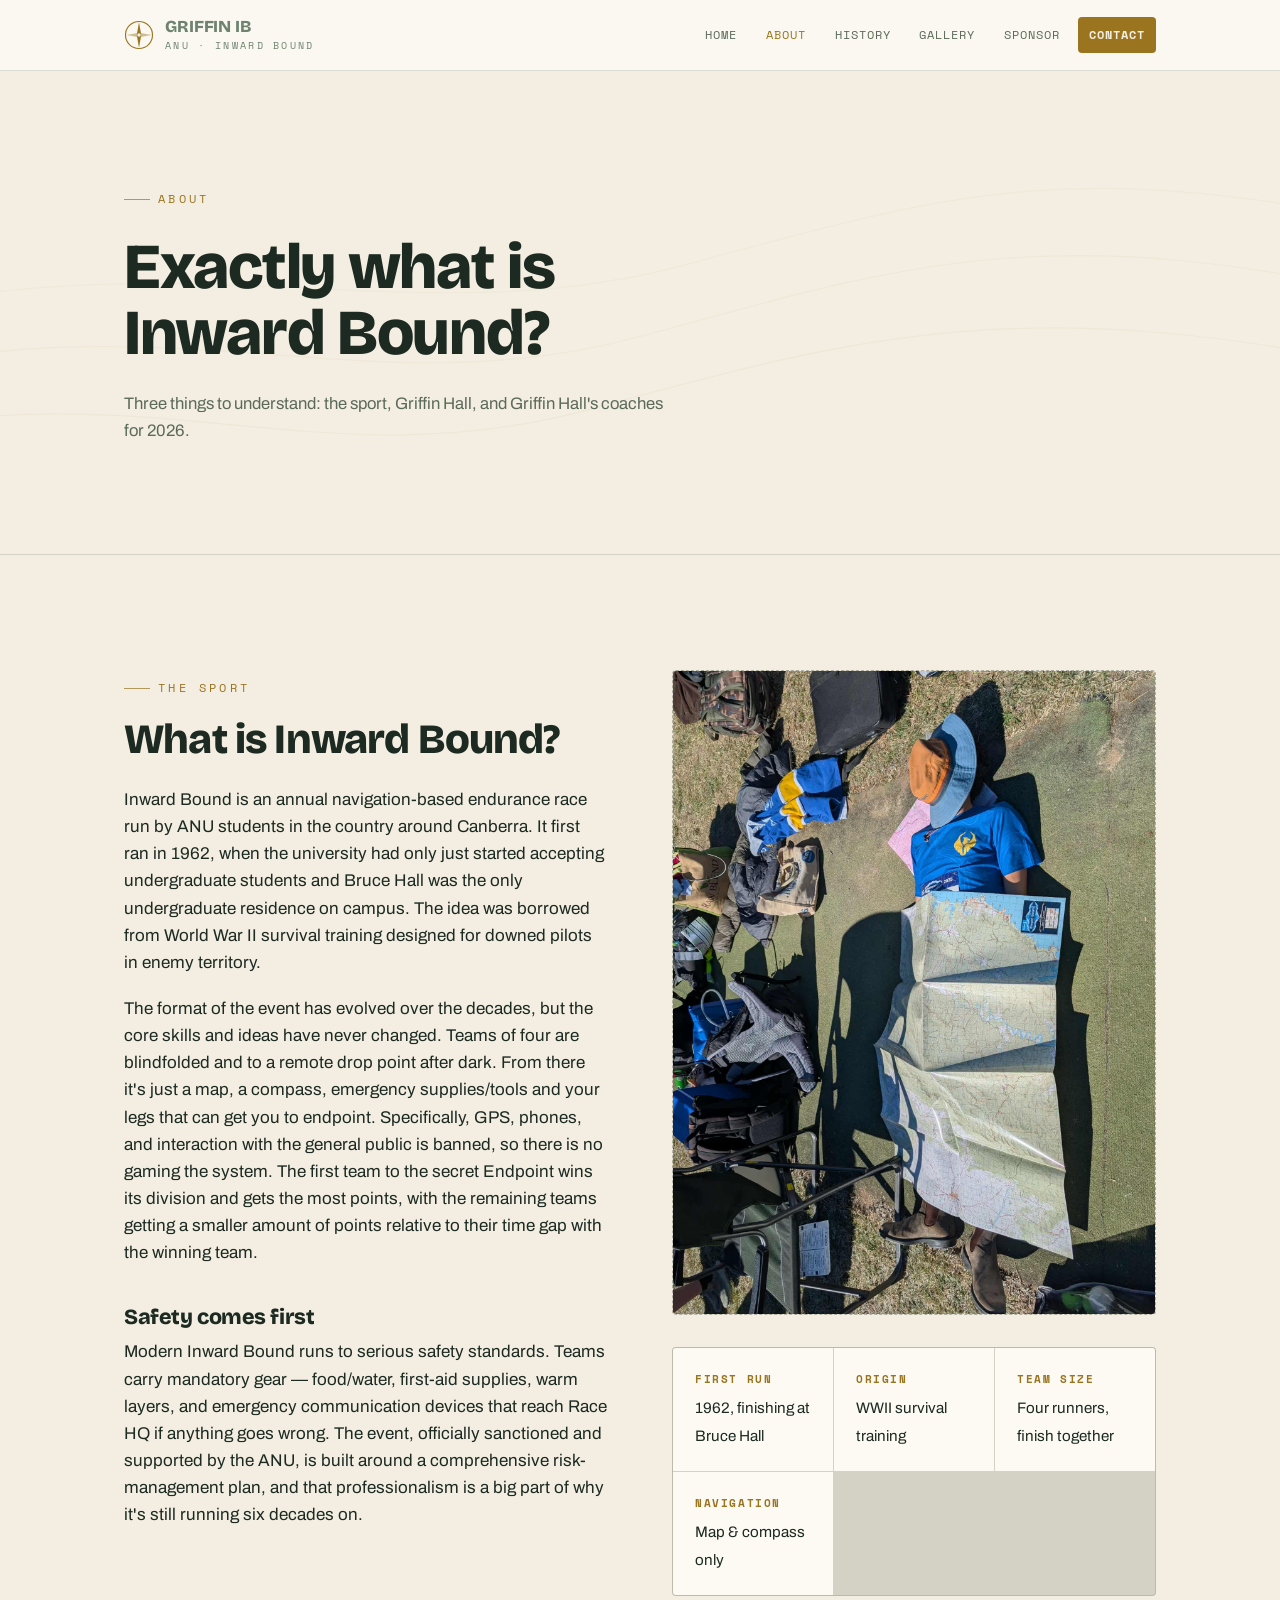
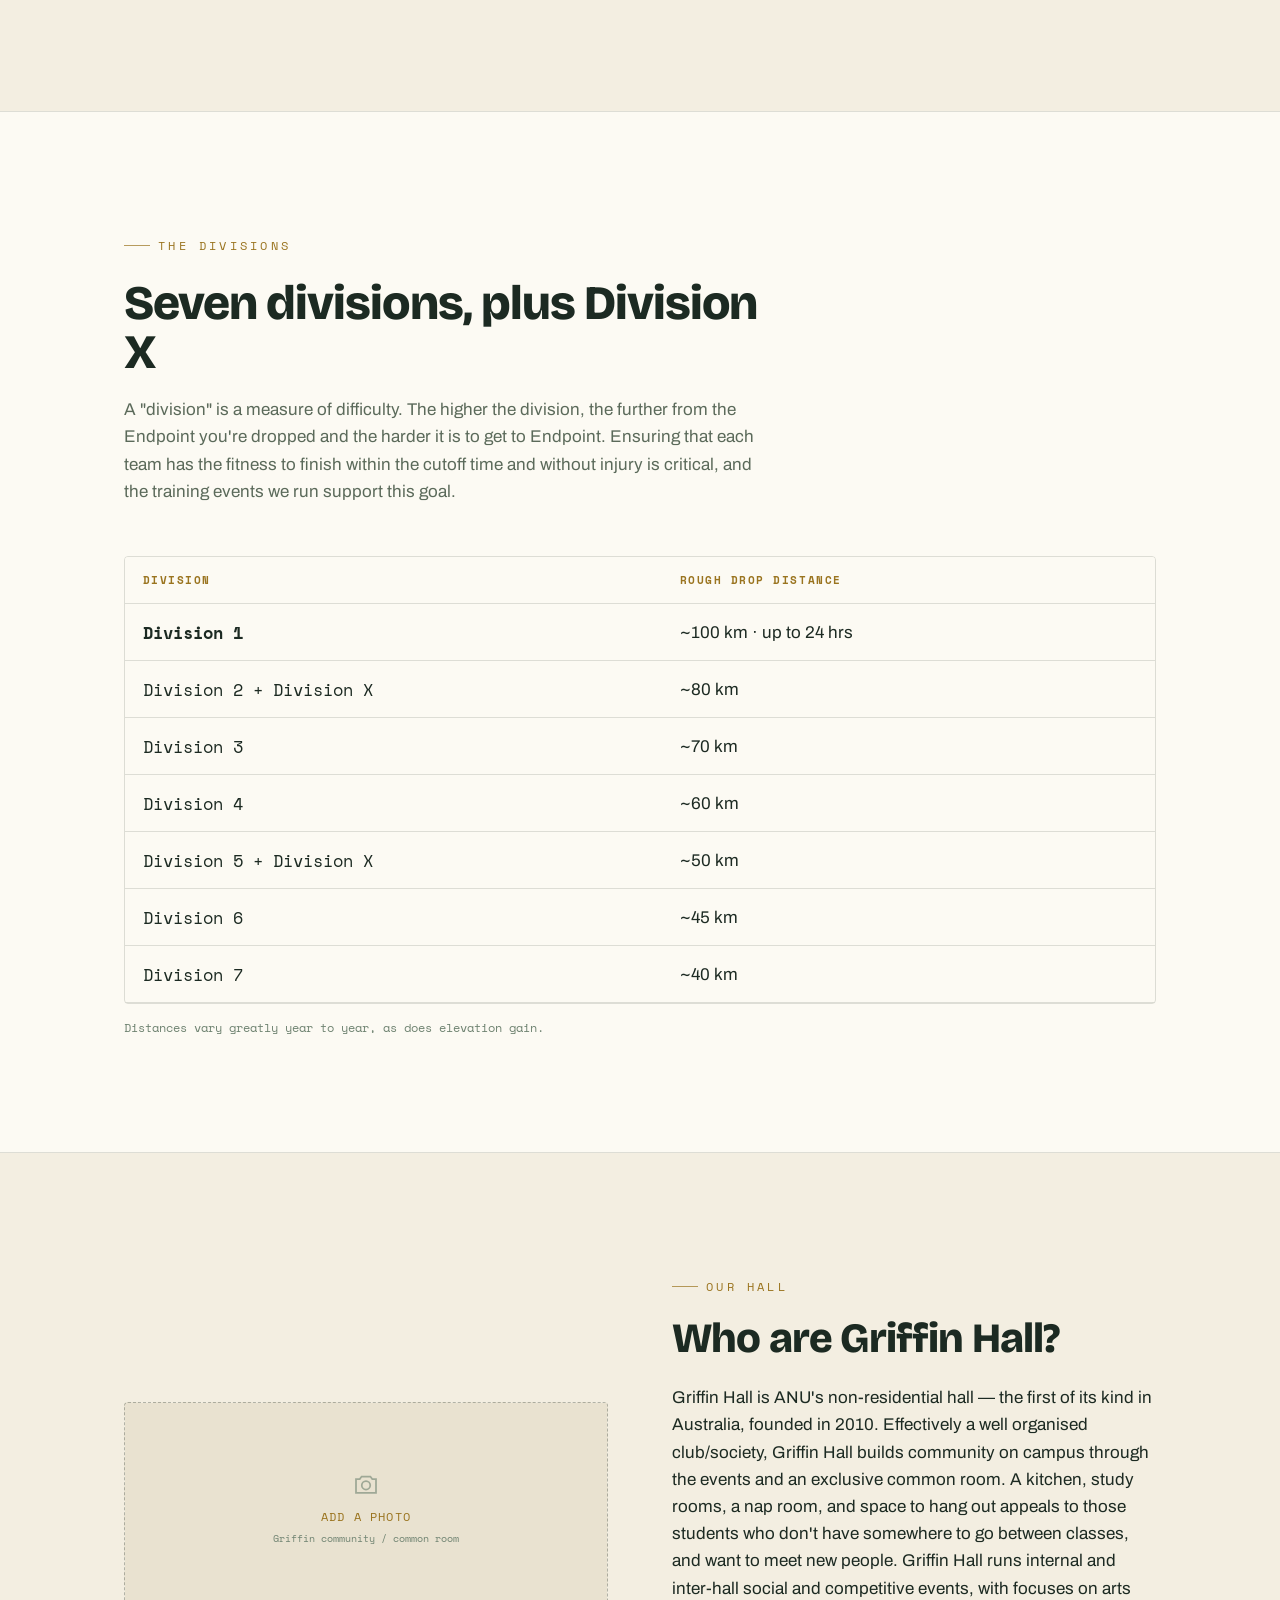
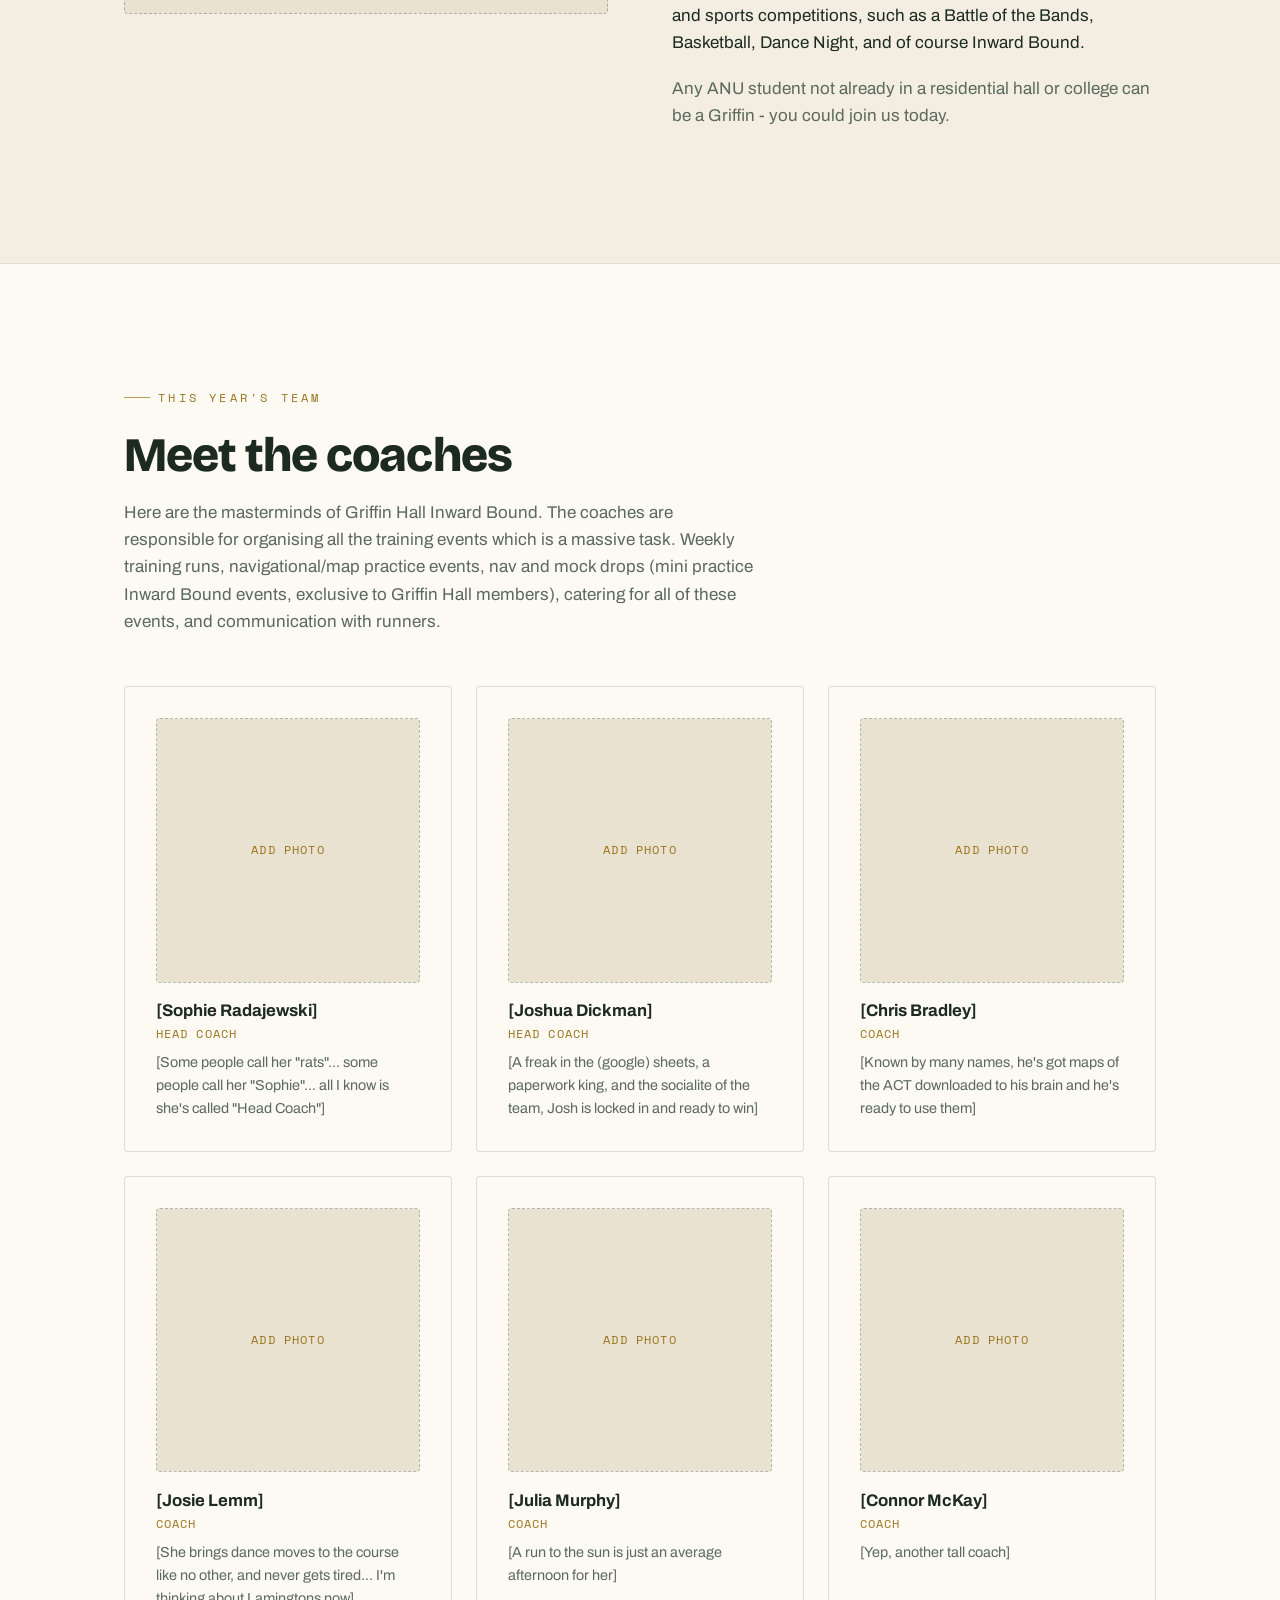
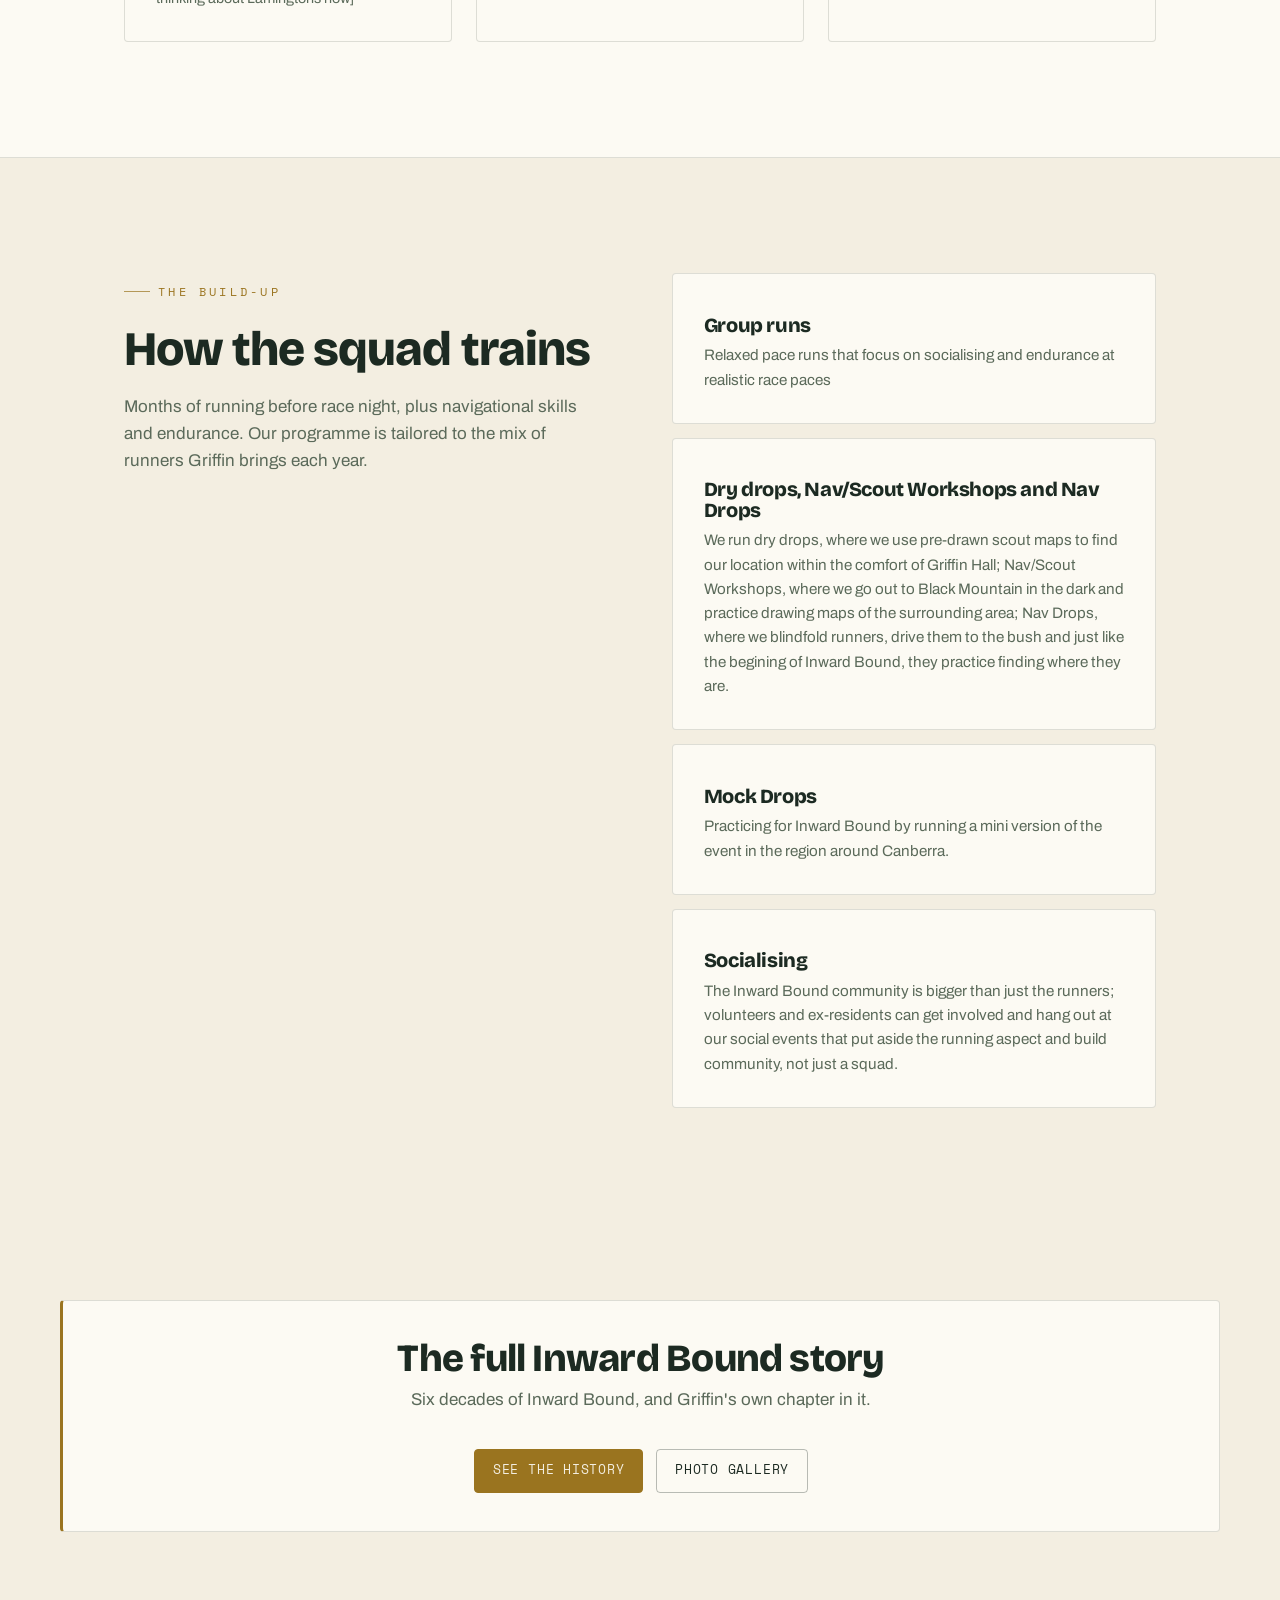
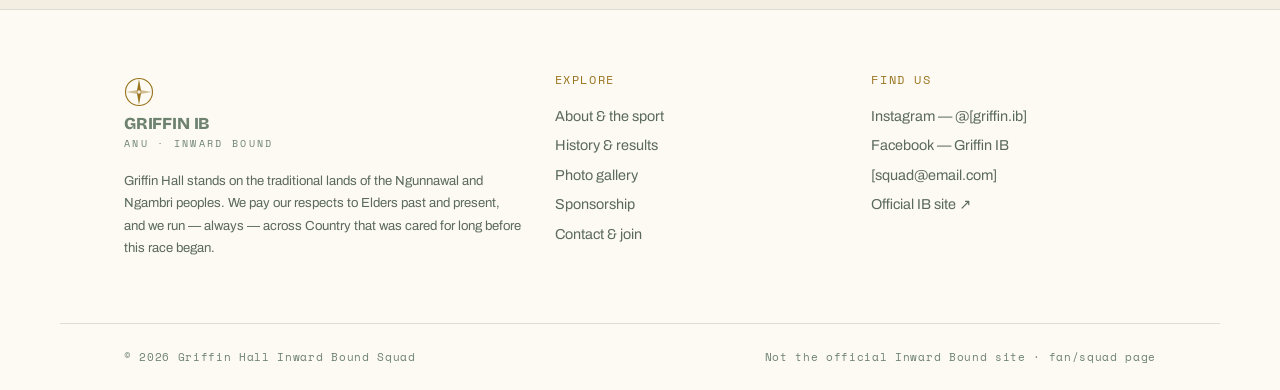
==== about.html @ 9ff7ecb4 "Update about.html" ====
<!DOCTYPE html>
<!-- GRIFFIN HALL · INWARD BOUND — About.  Placeholders in [BRACKETS]; photo blocks = class "photo-slot". -->
<html lang="en">
<head>
<meta charset="UTF-8">
<meta name="viewport" content="width=device-width, initial-scale=1">
<title>About — Griffin Hall Inward Bound</title>
<meta name="description" content="What Inward Bound is, the story of Griffin Hall, and the coaching team behind this year's squad.">
<link rel="preconnect" href="https://fonts.googleapis.com">
<link rel="preconnect" href="https://fonts.gstatic.com" crossorigin>
<link href="https://fonts.googleapis.com/css2?family=Archivo:wght@400;500;600;700&family=Bricolage+Grotesque:opsz,wght@12..96,700;12..96,800&family=Space+Mono:wght@400;700&display=swap" rel="stylesheet">
<link rel="stylesheet" href="styles.css">
</head>
<body>
<a class="skip" href="#main">Skip to content</a>

<header class="site-head">
  <div class="wrap nav">
    <a class="brand" href="index.html" aria-label="Griffin Hall Inward Bound — home">
      <svg class="mark" viewBox="0 0 40 40" fill="none" aria-hidden="true"><circle cx="20" cy="20" r="18" stroke="var(--gold)" stroke-width="1.5"/><path d="M20 3 L23 20 L20 37 L17 20 Z" fill="var(--gold)"/><path d="M3 20 L20 17 L37 20 L20 23 Z" fill="var(--gold)" opacity="0.45"/><circle cx="20" cy="20" r="2.4" fill="var(--ink)"/></svg>
      <span><b>GRIFFIN IB</b><span>ANU · Inward Bound</span></span>
    </a>
    <button class="nav-toggle" aria-label="Menu" aria-expanded="false" aria-controls="nav-links">
      <svg width="20" height="20" viewBox="0 0 20 20" fill="none"><path d="M2 5h16M2 10h16M2 15h16" stroke="currentColor" stroke-width="1.6"/></svg>
    </button>
    <nav class="nav-links" id="nav-links">
      <a href="index.html">Home</a>
      <a href="about.html" class="active">About</a>
      <a href="history.html">History</a>
      <a href="gallery.html">Gallery</a>
      <a href="sponsors.html">Sponsor</a>
      <a href="contact.html" class="cta">Contact</a>
    </nav>
  </div>
</header>

<main id="main">

<!-- ===== PAGE HEADER ===== -->
<section class="pagehead">
  <svg class="contour" viewBox="0 0 1200 400" preserveAspectRatio="xMidYMid slice" aria-hidden="true">
    <g fill="none" style="stroke:var(--gold)" stroke-width="1">
      <path d="M-40 300 C 200 250, 340 340, 560 280 S 920 180, 1240 250" opacity="0.10"/>
      <path d="M-40 250 C 220 190, 380 280, 600 220 S 940 120, 1240 190" opacity="0.09"/>
      <path d="M-40 200 C 240 140, 420 220, 640 160 S 960 70, 1240 130" opacity="0.08"/>
    </g>
  </svg>
  <div class="wrap">
    <span class="eyebrow">About</span>
    <h1>Exactly what is Inward Bound?</h1>
    <p class="lede">Three things to understand: the sport, Griffin Hall, and Griffin Hall's coaches for 2026.</p>
  </div>
</section>

<!-- ===== THE SPORT ===== -->
<section class="pad">
  <div class="wrap grid cols-2" style="gap:clamp(28px,5vw,64px)">
    <div class="prose">
      <span class="eyebrow">The sport</span>
      <h2 style="font-size:clamp(1.8rem,4vw,2.6rem);margin:.5em 0 .6em">What is Inward Bound?</h2>
      <p>Inward Bound is an annual navigation-based endurance race run by ANU students in the country around Canberra. It first ran in 1962, when the university had only just started accepting undergraduate students and Bruce Hall was the only undergraduate residence on campus. The idea was borrowed from World War II survival training designed for downed pilots in enemy territory.</p>
      <p>The format of the event has evolved over the decades, but the core skills and ideas have never changed. Teams of four are blindfolded and to a remote drop point after dark. From there it's just a map, a compass, emergency supplies/tools and your legs that can get you to endpoint. Specifically, GPS, phones, and interaction with the general public is banned, so there is no gaming the system. The first team to the secret Endpoint wins its division and gets the most points, with the remaining teams getting a smaller amount of points relative to their time gap with the winning team.</p>
      <h3>Safety comes first</h3>
      <p>Modern Inward Bound runs to serious safety standards. Teams carry mandatory gear — food/water, first-aid supplies, warm layers, and emergency communication devices that reach Race HQ if anything goes wrong. The event, officially sanctioned and supported by the ANU, is built around a comprehensive risk-management plan, and that professionalism is a big part of why it's still running six decades on.</p>
    </div>
    <div>
      <!-- PHOTO SLOT -->
      <div class="photo-slot tall"><svg width="30" height="30" viewBox="0 0 24 24" fill="none"><path d="M4 8h3l1.5-2h7L17 8h3v11H4z" stroke="currentColor" stroke-width="1.4"/><circle cx="12" cy="13" r="3.4" stroke="currentColor" stroke-width="1.4"/></svg><span class="ps-label"><img src="8d27496a7370742ca97f5e0af5119e6f.JPEG" class="filled" alt="A tired runner with a course map"></span><span class="ps-sub">Night start / map + compass</span></div>
     
      <div class="facts mt-2">
        <div class="fact"><b>First run</b><span>1962, finishing at Bruce Hall</span></div>
        <div class="fact"><b>Origin</b><span>WWII survival training</span></div>
        <div class="fact"><b>Team size</b><span>Four runners, finish together</span></div>
        <div class="fact"><b>Navigation</b><span>Map &amp; compass only</span></div>
      </div>
    </div>
  </div>
</section>

<!-- ===== DIVISIONS ===== -->
<section class="pad section-alt">
  <div class="wrap">
    <div class="sec-head">
      <span class="eyebrow">The Divisions</span>
      <h2>Seven divisions, plus Division X</h2>
      <p>A "division" is a measure of difficulty. The higher the division, the further from the Endpoint you're dropped and the harder it is to get to Endpoint. Ensuring that each team has the fitness to finish within the cutoff time and without injury is critical, and the training events we run support this goal.</p>
    </div>
    <div class="table-scroll">
      <table class="results">
        <thead><tr><th>Division</th><th>Rough drop distance</th><th></thead>
        <tbody>
          <tr><td class="place medal">Division 1</td><td>~100 km · up to 24 hrs</td><td>
          <tr><td class="place">Division 2 + Division X</td><td>~80 km</td><td>
          <tr><td class="place">Division 3</td><td>~70 km</td><td>
          <tr><td class="place">Division 4</td><td>~60 km</td><td>
          <tr><td class="place">Division 5 + Division X</td><td>~50 km</td><td>
          <tr><td class="place">Division 6</td><td>~45 km</td><td>
          <tr><td class="place">Division 7</td><td>~40 km</td><td>
      </table>
    </div>
    <p class="mono" style="font-size:.72rem;color:var(--sage);margin-top:.9rem">Distances vary greatly year to year, as does elevation gain.</p>
  </div>
</section>

<!-- ===== GRIFFIN HALL ===== -->
<section class="pad">
  <div class="wrap grid cols-2" style="gap:clamp(28px,5vw,64px);align-items:center">
    <div class="photo-slot wide"><svg width="30" height="30" viewBox="0 0 24 24" fill="none"><path d="M4 8h3l1.5-2h7L17 8h3v11H4z" stroke="currentColor" stroke-width="1.4"/><circle cx="12" cy="13" r="3.4" stroke="currentColor" stroke-width="1.4"/></svg><span class="ps-label">Add a photo</span><span class="ps-sub">Griffin community / common room</span></div>
    <div class="prose">
      <span class="eyebrow">Our hall</span>
      <h2 style="font-size:clamp(1.8rem,4vw,2.6rem);margin:.5em 0 .6em">Who are Griffin Hall?</h2>
      <p>Griffin Hall is ANU's non-residential hall — the first of its kind in Australia, founded in 2010. Effectively a well organised club/society, Griffin Hall builds community on campus through the events and an exclusive common room. A kitchen, study rooms, a nap room, and space to hang out appeals to those students who don't have somewhere to go between classes, and want to meet new people. Griffin Hall runs internal and inter-hall social and competitive events, with focuses on arts and sports competitions, such as a Battle of the Bands, Basketball, Dance Night, and of course Inward Bound. </p>
      <p class="dim">Any ANU student not already in a residential hall or college can be a Griffin - you could join us today.</p>
    </div>
  </div>
</section>

<!-- ===== COACHES ===== -->
<section class="pad section-alt" id="coaches">
  <div class="wrap">
    <div class="sec-head">
      <span class="eyebrow">This year's team</span>
      <h2>Meet the coaches</h2>
      <p>Here are the masterminds of Griffin Hall Inward Bound. The coaches are responsible for organising all the training events which is a massive task. Weekly training runs, navigational/map practice events, nav and mock drops (mini practice Inward Bound events, exclusive to Griffin Hall members), catering for all of these events, and communication with runners.</p>
    </div>
    <div class="grid cols-3">
      <!-- Duplicate a .coach block for each coach. Swap [NAME], [ROLE], bio and photo. -->
      <div class="coach card">
        <div class="photo-slot square"><span class="ps-label">Add photo</span></div>
        <b>[Sophie Radajewski]</b>
        <div class="role">Head coach</div>
        <p>[Some people call her "rats"... some people call her "Sophie"... all I know is she's called "Head Coach"]</p>
      </div>
      <div class="coach card">
        <div class="photo-slot square"><span class="ps-label">Add photo</span></div>
        <b>[Joshua Dickman]</b>
        <div class="role">Head Coach</div>
        <p>[A freak in the (google) sheets, a paperwork king, and the socialite of the team, Josh is locked in and ready to win]</p>
      </div>
      <div class="coach card">
        <div class="photo-slot square"><span class="ps-label">Add photo</span></div>
        <b>[Chris Bradley]</b>
        <div class="role">Coach</div>
        <p>[Known by many names, he's got maps of the ACT downloaded to his brain and he's ready to use them]</p>
      </div>
      <div class="coach card">
        <div class="photo-slot square"><span class="ps-label">Add photo</span></div>
        <b>[Josie Lemm]</b>
        <div class="role">Coach</div>
        <p>[She brings dance moves to the course like no other, and never gets tired... I'm thinking about Lamingtons now]</p>
      </div>
      <div class="coach card">
        <div class="photo-slot square"><span class="ps-label">Add photo</span></div>
        <b>[Julia Murphy]</b>
        <div class="role">Coach</div>
        <p>[A run to the sun is just an average afternoon for her]</p>
      </div>
      <div class="coach card">
        <div class="photo-slot square"><span class="ps-label">Add photo</span></div>
        <b>[Connor McKay]</b>
        <div class="role">Coach</div>
        <p>[Yep, another tall coach]</p>
      </div>
    </div>
  </div>
</section>

<!-- ===== TRAINING ===== -->
<section class="pad">
  <div class="wrap grid cols-2" style="gap:clamp(28px,5vw,64px)">
    <div class="sec-head" style="margin:0">
      <span class="eyebrow">The build-up</span>
      <h2>How the squad trains</h2>
      <p>Months of running before race night, plus navigational skills and endurance. Our programme is tailored to the mix of runners Griffin brings each year.</p>
    </div>
    <div class="grid" style="gap:14px">
      <div class="card"><h3>Group runs</h3><p>Relaxed pace runs that focus on socialising and endurance at realistic race paces</p></div>
      <div class="card"><h3>Dry drops, Nav/Scout Workshops and Nav Drops</h3><p>We run dry drops, where we use pre-drawn scout maps to find our location within the comfort of Griffin Hall; Nav/Scout Workshops, where we go out to Black Mountain in the dark and practice drawing maps of the surrounding area; Nav Drops, where we blindfold runners, drive them to the bush and just like the begining of Inward Bound, they practice finding where they are.</p></div>
      <div class="card"><h3>Mock Drops</h3><p> Practicing for Inward Bound by running a mini version of the event in the region around Canberra.</p></div>
      <div class="card"><h3>Socialising</h3><p>The Inward Bound community is bigger than just the runners; volunteers and ex-residents can get involved and hang out at our social events that put aside the running aspect and build community, not just a squad.</p></div>
    </div>
  </div>
</section>

<!-- ===== CTA ===== -->
<section class="pad-sm">
  <div class="wrap callout center">
    <h2>The full Inward Bound story</h2>
    <p style="margin-inline:auto">Six decades of Inward Bound, and Griffin's own chapter in it.</p>
    <div class="hero-cta" style="justify-content:center"><a href="history.html" class="btn solid">See the history</a><a href="gallery.html" class="btn ghost">Photo gallery</a></div>
  </div>
</section>

</main>

<footer class="site-foot">
  <div class="wrap foot-grid">
    <div>
      <a class="brand" href="index.html" style="margin-bottom:1rem"><svg class="mark" viewBox="0 0 40 40" fill="none" aria-hidden="true"><circle cx="20" cy="20" r="18" stroke="var(--gold)" stroke-width="1.5"/><path d="M20 3 L23 20 L20 37 L17 20 Z" fill="var(--gold)"/><path d="M3 20 L20 17 L37 20 L20 23 Z" fill="var(--gold)" opacity="0.45"/><circle cx="20" cy="20" r="2.4" fill="var(--ink)"/></svg><span><b>GRIFFIN IB</b><span>ANU · Inward Bound</span></span></a>
      <p class="acknowledgement">Griffin Hall stands on the traditional lands of the Ngunnawal and Ngambri peoples. We pay our respects to Elders past and present, and we run — always — across Country that was cared for long before this race began.</p>
    </div>
    <div>
      <h4>Explore</h4>
      <a href="about.html">About &amp; the sport</a>
      <a href="history.html">History &amp; results</a>
      <a href="gallery.html">Photo gallery</a>
      <a href="sponsors.html">Sponsorship</a>
      <a href="contact.html">Contact &amp; join</a>
    </div>
    <div>
      <h4>Find us</h4>
      <a href="#">Instagram — @[griffin.ib]</a>
      <a href="#">Facebook — Griffin IB</a>
      <a href="mailto:[squad@email.com]">[squad@email.com]</a>
      <a href="https://anuinwardbound.com" target="_blank" rel="noopener">Official IB site ↗</a>
    </div>
  </div>
  <div class="wrap foot-bottom">
    <p>© <span id="yr">2026</span> Griffin Hall Inward Bound Squad</p>
    <p>Not the official Inward Bound site · fan/squad page</p>
  </div>
</footer>

<script src="app.js"></script>
<script>document.getElementById('yr').textContent=new Date().getFullYear();</script>
</body>
</html>
---- styles.css ----
/* ============================================================
   GRIFFIN HALL · INWARD BOUND
   Shared stylesheet
   Design language: navigation by day — topographic
   contour lines, a route drawn from the blindfolded drop to
   the secret Endpoint. Deep griffin gold on map paper.
   ============================================================ */

/* ---- Design tokens ---------------------------------------- */
:root{
  --ink:      #F3EEE1;   /* map paper by day (page)  */
  --ink-2:    #FCFAF3;   /* raised surface / cards   */
  --ink-3:    #E9E2D0;   /* deeper sand / hover      */
  --line:     rgba(28,42,34,0.14);
  --line-strong: rgba(28,42,34,0.30);
  --paper:    #1C2A22;   /* eucalyptus ink (text)    */
  --paper-dim:#5B6A5A;   /* muted sage secondary     */
  --gold:     #9A741F;   /* deep griffin gold        */
  --gold-soft:#8A671A;
  --route:    #C24A2C;   /* route line / Endpoint    */
  --sage:     #6E8270;

  --font-display: "Bricolage Grotesque", "Archivo", sans-serif;
  --font-body:    "Archivo", system-ui, sans-serif;
  --font-mono:    "Space Mono", ui-monospace, monospace;

  --wrap: 1160px;
  --gutter: clamp(20px, 5vw, 64px);
  --radius: 4px;
}

/* ---- Reset ------------------------------------------------- */
*{ box-sizing:border-box; margin:0; padding:0; }
html{ scroll-behavior:smooth; -webkit-text-size-adjust:100%; }
body{
  font-family:var(--font-body);
  background:var(--ink);
  color:var(--paper);
  line-height:1.6;
  font-size:clamp(15px,0.5vw + 14px,17px);
  overflow-x:hidden;
  -webkit-font-smoothing:antialiased;
}
img{ max-width:100%; display:block; }
a{ color:inherit; text-decoration:none; }
::selection{ background:var(--gold); color:var(--ink); }

/* ---- Type -------------------------------------------------- */
h1,h2,h3,h4{ font-family:var(--font-display); font-weight:800; line-height:1.02; letter-spacing:-0.02em; }
.eyebrow{
  font-family:var(--font-mono);
  font-size:.72rem;
  letter-spacing:.28em;
  text-transform:uppercase;
  color:var(--gold);
  display:inline-flex;
  align-items:center;
  gap:.7em;
}
.eyebrow::before{
  content:""; width:26px; height:1px; background:var(--gold); opacity:.7;
}
.mono{ font-family:var(--font-mono); }

/* ---- Layout ------------------------------------------------ */
.wrap{ width:100%; max-width:var(--wrap); margin-inline:auto; padding-inline:var(--gutter); }
section{ position:relative; scroll-margin-top:84px; }
.pad{ padding-block:clamp(64px,9vw,120px); }
.pad-sm{ padding-block:clamp(48px,6vw,80px); }

/* ---- Skip link --------------------------------------------- */
.skip{
  position:absolute; left:-999px; top:0; z-index:100;
  background:var(--gold); color:var(--ink); padding:.6em 1em; border-radius:var(--radius);
  font-family:var(--font-mono); font-size:.8rem;
}
.skip:focus{ left:12px; top:12px; }

/* ---- Header / nav ------------------------------------------ */
.site-head{
  position:sticky; top:0; z-index:50;
  background:rgba(252,250,243,.82);
  backdrop-filter:blur(10px);
  border-bottom:1px solid var(--line);
}
.nav{
  display:flex; align-items:center; justify-content:space-between;
  gap:1rem; height:70px;
}
.brand{ display:flex; align-items:center; gap:.7rem; }
.brand .mark{ width:30px; height:30px; flex:0 0 auto; }
.brand b{
  font-family:var(--font-display); font-weight:800; letter-spacing:-.01em;
  font-size:1.05rem; line-height:1;
}
.brand span{
  display:block; font-family:var(--font-mono); font-size:.6rem;
  letter-spacing:.24em; color:var(--sage); text-transform:uppercase; margin-top:2px;
}
.nav-links{ display:flex; align-items:center; gap:.4rem; }
.nav-links a{
  font-family:var(--font-mono); font-size:.78rem; letter-spacing:.08em; text-transform:uppercase;
  color:var(--paper-dim); padding:.5rem .7rem; border-radius:var(--radius); transition:color .2s, background .2s;
}
.nav-links a:hover{ color:var(--paper); }
.nav-links a.active{ color:var(--gold); }
.nav-links a.cta{
  color:var(--ink); background:var(--gold); font-weight:700;
}
.nav-links a.cta:hover{ background:var(--paper); }
.nav-toggle{
  display:none; background:none; border:1px solid var(--line-strong); color:var(--paper);
  width:44px; height:40px; border-radius:var(--radius); cursor:pointer;
}
.nav-toggle svg{ margin:auto; }

/* ---- Buttons ----------------------------------------------- */
.btn{
  display:inline-flex; align-items:center; gap:.6em;
  font-family:var(--font-mono); font-size:.8rem; letter-spacing:.06em; text-transform:uppercase;
  padding:.85em 1.4em; border-radius:var(--radius);
  border:1px solid var(--gold); color:var(--gold);
  transition:background .2s, color .2s, transform .1s;
  cursor:pointer; background:none;
}
.btn:hover{ background:var(--gold); color:var(--ink); }
.btn:active{ transform:translateY(1px); }
.btn.solid{ background:var(--gold); color:var(--ink); }
.btn.solid:hover{ background:var(--paper); border-color:var(--paper); }
.btn.ghost{ border-color:var(--line-strong); color:var(--paper); }
.btn.ghost:hover{ background:var(--ink-3); color:var(--paper); }

/* ---- Focus ------------------------------------------------- */
a:focus-visible, button:focus-visible, input:focus-visible, textarea:focus-visible, select:focus-visible{
  outline:2px solid var(--gold); outline-offset:3px;
}

/* ---- Hero -------------------------------------------------- */
.hero{ position:relative; overflow:hidden; border-bottom:1px solid var(--line); }
.hero-svg{ position:absolute; inset:0; width:100%; height:100%; z-index:0; }
.hero-inner{
  position:relative; z-index:2;
  padding-block:clamp(70px,13vw,150px);
  max-width:760px;
}
.hero h1{
  font-size:clamp(2.6rem,8vw,5.6rem);
  margin:.35em 0 .5em;
}
.hero h1 em{ font-style:normal; color:var(--gold); }
.hero .lede{ font-size:clamp(1.05rem,1.4vw,1.3rem); color:var(--paper-dim); max-width:52ch; }
.hero-cta{ display:flex; flex-wrap:wrap; gap:.8rem; margin-top:2.2rem; }

/* route draw animation */
.route-line{
  stroke-dasharray:2400; stroke-dashoffset:2400;
  animation:draw 3.4s cubic-bezier(.7,0,.3,1) .3s forwards;
}
@keyframes draw{ to{ stroke-dashoffset:0; } }
.pulse{ transform-origin:center; animation:pulse 2.6s ease-in-out infinite; }
@keyframes pulse{ 0%,100%{ opacity:.35; } 50%{ opacity:1; } }

/* ---- Stat row ---------------------------------------------- */
.stats{
  display:grid; grid-template-columns:repeat(auto-fit,minmax(150px,1fr));
  border-top:1px solid var(--line);
}
.stat{ padding:1.5rem 1.4rem; border-right:1px solid var(--line); }
.stat:first-child{ padding-left:0; }
.stat:last-child{ border-right:none; }
.stat b{ font-family:var(--font-display); font-size:clamp(1.8rem,3vw,2.6rem); color:var(--gold); display:block; line-height:1; }
.stat span{ font-family:var(--font-mono); font-size:.68rem; letter-spacing:.16em; text-transform:uppercase; color:var(--paper-dim); }

/* ---- Section heading -------------------------------------- */
.sec-head{ max-width:640px; margin-bottom:clamp(2rem,4vw,3.2rem); }
.sec-head h2{ font-size:clamp(1.9rem,4.4vw,3rem); margin:.5em 0 .4em; }
.sec-head p{ color:var(--paper-dim); }
.section-alt{ background:var(--ink-2); border-block:1px solid var(--line); }

/* ---- Contour divider (thin decorative rule) --------------- */
.divider{ height:60px; opacity:.5; }
.divider svg{ width:100%; height:100%; }

/* ---- Interior page header ---------------------------------- */
.pagehead{ position:relative; overflow:hidden; border-bottom:1px solid var(--line); padding-block:clamp(56px,9vw,110px); }
.pagehead .contour{ position:absolute; inset:0; width:100%; height:100%; z-index:0; opacity:.5; }
.pagehead .wrap{ position:relative; z-index:2; }
.pagehead h1{ font-size:clamp(2.2rem,6vw,4rem); margin:.4em 0 .4em; max-width:16ch; }
.pagehead h1 em{ font-style:normal; color:var(--gold); }
.pagehead .lede{ color:var(--paper-dim); max-width:56ch; font-size:clamp(1rem,1.3vw,1.2rem); }

/* ---- Facts strip ------------------------------------------ */
.facts{ display:grid; grid-template-columns:repeat(auto-fit,minmax(160px,1fr)); gap:1px; background:var(--line); border:1px solid var(--line); border-radius:var(--radius); overflow:hidden; }
.fact{ background:var(--ink-2); padding:1.4rem; }
.fact b{ display:block; font-family:var(--font-mono); font-size:.68rem; letter-spacing:.14em; text-transform:uppercase; color:var(--gold); margin-bottom:.4rem; }
.fact span{ color:var(--paper); font-size:.95rem; }

/* ---- Prose ------------------------------------------------- */
.prose p{ margin-bottom:1.1em; max-width:64ch; color:var(--paper); }
.prose p.dim{ color:var(--paper-dim); }
.prose h3{ font-size:1.35rem; margin:1.8em 0 .5em; color:var(--paper); }

/* ---- Cards ------------------------------------------------- */
.grid{ display:grid; gap:clamp(16px,2vw,24px); }
.cols-2{ grid-template-columns:repeat(2,1fr); }
.cols-3{ grid-template-columns:repeat(3,1fr); }
.cols-4{ grid-template-columns:repeat(4,1fr); }
.card{
  background:var(--ink-2); border:1px solid var(--line); border-radius:var(--radius);
  padding:clamp(1.3rem,2.4vw,2rem); transition:border-color .2s, transform .2s;
}
.card:hover{ border-color:var(--line-strong); }
.card .num{ font-family:var(--font-mono); font-size:.75rem; color:var(--gold); letter-spacing:.14em; }
.card h3{ font-size:1.25rem; margin:.5em 0 .4em; }
.card p{ color:var(--paper-dim); font-size:.95rem; }

/* ---- Photo slots (replaceable) ---------------------------- */
.photo-slot{
  position:relative; border:1.5px dashed var(--line-strong); border-radius:var(--radius);
  background:
    linear-gradient(var(--ink-3),var(--ink-3)) padding-box,
    repeating-linear-gradient(45deg,rgba(120,95,30,.07) 0 10px,transparent 10px 20px);
  display:flex; flex-direction:column; align-items:center; justify-content:center;
  text-align:center; padding:1.4rem; color:var(--sage); overflow:hidden;
  aspect-ratio:4/3;
}
.photo-slot.wide{ aspect-ratio:16/7; }
.photo-slot.tall{ aspect-ratio:3/4; }
.photo-slot.square{ aspect-ratio:1/1; }
.photo-slot svg{ opacity:.6; margin-bottom:.6rem; }
.photo-slot .ps-label{ font-family:var(--font-mono); font-size:.72rem; letter-spacing:.1em; text-transform:uppercase; color:var(--gold); }
.photo-slot .ps-sub{ font-family:var(--font-mono); font-size:.64rem; color:var(--sage); margin-top:.3rem; }
/* When a real <img> is dropped in, it fills the frame: give img the class .filled */
.photo-slot img.filled{ position:absolute; inset:0; width:100%; height:100%; object-fit:cover; }

/* ---- Gallery ---------------------------------------------- */
.gal{ display:flex; flex-direction:column; gap:.7rem; }
.gal figcaption{ font-family:var(--font-mono); font-size:.72rem; letter-spacing:.06em; color:var(--paper-dim); }
.gal-masonry{ columns:3; column-gap:clamp(16px,2vw,24px); }
.gal-masonry > *{ break-inside:avoid; margin-bottom:clamp(16px,2vw,24px); }
@media (max-width:860px){ .gal-masonry{ columns:2; } }
@media (max-width:560px){ .gal-masonry{ columns:1; } }

/* ---- Timeline (history) ----------------------------------- */
.timeline{ border-left:2px solid var(--line-strong); margin-left:6px; }
.tl-item{ position:relative; padding:0 0 2.4rem 2rem; }
.tl-item::before{
  content:""; position:absolute; left:-9px; top:4px; width:14px; height:14px;
  border-radius:50%; background:var(--ink); border:2px solid var(--gold);
}
.tl-item.win::before{ background:var(--gold); }
.tl-year{ font-family:var(--font-mono); font-size:.8rem; color:var(--gold); letter-spacing:.12em; }
.tl-item h3{ font-size:1.3rem; margin:.2em 0 .3em; }
.tl-item p{ color:var(--paper-dim); font-size:.95rem; max-width:60ch; }

/* ---- Results table ---------------------------------------- */
.table-scroll{ overflow-x:auto; border:1px solid var(--line); border-radius:var(--radius); }
table.results{ width:100%; border-collapse:collapse; min-width:560px; }
table.results th, table.results td{ padding:.9rem 1.1rem; text-align:left; border-bottom:1px solid var(--line); }
table.results thead th{
  font-family:var(--font-mono); font-size:.68rem; letter-spacing:.14em; text-transform:uppercase;
  color:var(--gold); background:var(--ink-2);
}
table.results tbody tr:hover{ background:var(--ink-2); }
table.results td.place{ font-family:var(--font-mono); color:var(--paper); }
table.results .medal{ color:var(--gold); font-weight:700; }

/* ---- Division blocks (squad) ------------------------------ */
.div-block{ border:1px solid var(--line); border-radius:var(--radius); overflow:hidden; margin-bottom:clamp(20px,3vw,32px); }
.div-head{
  display:flex; align-items:baseline; gap:1rem; flex-wrap:wrap;
  padding:1.1rem clamp(1.1rem,2.4vw,1.8rem); background:var(--ink-2); border-bottom:1px solid var(--line);
}
.div-head .dtag{ font-family:var(--font-display); font-size:1.4rem; color:var(--gold); }
.div-head .dmeta{ font-family:var(--font-mono); font-size:.72rem; letter-spacing:.1em; text-transform:uppercase; color:var(--paper-dim); }
.runners{ display:grid; grid-template-columns:repeat(4,1fr); gap:1px; background:var(--line); }
.runner{ background:var(--ink); padding:1rem; }
.runner .photo-slot{ aspect-ratio:1/1; margin-bottom:.7rem; }
.runner b{ font-size:.98rem; }
.runner span{ display:block; font-family:var(--font-mono); font-size:.68rem; color:var(--sage); letter-spacing:.06em; }

/* ---- Coaches ---------------------------------------------- */
.coach{ text-align:left; }
.coach .photo-slot{ aspect-ratio:1/1; margin-bottom:.9rem; }
.coach b{ font-size:1.05rem; }
.coach .role{ font-family:var(--font-mono); font-size:.72rem; letter-spacing:.1em; text-transform:uppercase; color:var(--gold); }
.coach p{ font-size:.9rem; color:var(--paper-dim); margin-top:.5rem; }

/* ---- Countdown -------------------------------------------- */
.countdown{ display:flex; gap:clamp(10px,2vw,20px); flex-wrap:wrap; margin-top:1.6rem; }
.cd-unit{ text-align:center; min-width:70px; }
.cd-unit b{ font-family:var(--font-display); font-size:clamp(2rem,5vw,3.2rem); color:var(--paper); display:block; line-height:1; }
.cd-unit span{ font-family:var(--font-mono); font-size:.64rem; letter-spacing:.16em; text-transform:uppercase; color:var(--paper-dim); }

/* ---- Sponsor tiers ---------------------------------------- */
.tier{ border:1px solid var(--line); border-radius:var(--radius); padding:clamp(1.4rem,3vw,2.2rem); background:var(--ink-2); display:flex; flex-direction:column; }
.tier.feature{ border-color:var(--gold); box-shadow:0 0 0 1px var(--gold) inset; }
.tier .tname{ font-family:var(--font-display); font-size:1.5rem; color:var(--gold); }
.tier .tprice{ font-family:var(--font-mono); font-size:.85rem; color:var(--paper-dim); margin:.4rem 0 1.2rem; }
.tier ul{ list-style:none; display:flex; flex-direction:column; gap:.7rem; flex:1; }
.tier li{ padding-left:1.6rem; position:relative; font-size:.92rem; color:var(--paper); }
.tier li::before{ content:"→"; position:absolute; left:0; color:var(--gold); font-family:var(--font-mono); }
.tier .btn{ margin-top:1.6rem; }

.logo-wall{ display:grid; grid-template-columns:repeat(auto-fill,minmax(150px,1fr)); gap:1px; background:var(--line); border:1px solid var(--line); border-radius:var(--radius); overflow:hidden; }
.logo-cell{ background:var(--ink-2); aspect-ratio:3/2; display:flex; align-items:center; justify-content:center; color:var(--sage); font-family:var(--font-mono); font-size:.7rem; letter-spacing:.08em; text-align:center; padding:1rem; }

/* ---- Forms (contact) -------------------------------------- */
.field{ display:flex; flex-direction:column; gap:.4rem; margin-bottom:1.1rem; }
.field label{ font-family:var(--font-mono); font-size:.72rem; letter-spacing:.1em; text-transform:uppercase; color:var(--gold); }
.field input, .field textarea, .field select{
  background:var(--ink); border:1px solid var(--line-strong); border-radius:var(--radius);
  color:var(--paper); padding:.8rem .9rem; font-family:var(--font-body); font-size:1rem;
}
.field textarea{ resize:vertical; min-height:130px; }
.contact-list{ list-style:none; display:flex; flex-direction:column; gap:1.3rem; }
.contact-list li b{ display:block; font-family:var(--font-mono); font-size:.72rem; letter-spacing:.12em; text-transform:uppercase; color:var(--gold); margin-bottom:.25rem; }
.contact-list li a, .contact-list li span{ color:var(--paper); }

/* ---- Callout ---------------------------------------------- */
.callout{
  border:1px solid var(--line); border-left:3px solid var(--gold);
  background:var(--ink-2); border-radius:var(--radius); padding:clamp(1.4rem,3vw,2.4rem);
}
.callout h2{ font-size:clamp(1.6rem,3.4vw,2.4rem); margin-bottom:.5rem; }
.callout p{ color:var(--paper-dim); max-width:56ch; }

/* ---- Footer ------------------------------------------------ */
.site-foot{ border-top:1px solid var(--line); background:var(--ink-2); }
.foot-grid{ display:grid; grid-template-columns:1.4fr 1fr 1fr; gap:2rem; padding-block:clamp(40px,5vw,64px); }
.foot-grid h4{ font-family:var(--font-mono); font-size:.72rem; letter-spacing:.14em; text-transform:uppercase; color:var(--gold); font-weight:400; margin-bottom:1rem; }
.foot-grid a{ display:block; color:var(--paper-dim); font-size:.9rem; padding:.2rem 0; }
.foot-grid a:hover{ color:var(--paper); }
.foot-bottom{ border-top:1px solid var(--line); padding-block:1.5rem; display:flex; justify-content:space-between; gap:1rem; flex-wrap:wrap; }
.foot-bottom p{ font-family:var(--font-mono); font-size:.7rem; color:var(--sage); letter-spacing:.06em; }
.acknowledgement{ font-size:.82rem; color:var(--paper-dim); max-width:60ch; line-height:1.7; }

/* ---- Utility ---------------------------------------------- */
.center{ text-align:center; }
.mt-1{ margin-top:1rem; } .mt-2{ margin-top:2rem; } .mt-3{ margin-top:3rem; }
.max-60{ max-width:60ch; }

/* ============================================================
   RESPONSIVE
   ============================================================ */
@media (max-width:860px){
  .cols-3,.cols-4{ grid-template-columns:repeat(2,1fr); }
  .runners{ grid-template-columns:repeat(2,1fr); }
  .foot-grid{ grid-template-columns:1fr 1fr; }
  .nav-links{
    position:fixed; inset:70px 0 auto 0; flex-direction:column; align-items:stretch;
    background:var(--ink-2); border-bottom:1px solid var(--line); padding:1rem var(--gutter);
    gap:.2rem; transform:translateY(-120%); transition:transform .3s ease; z-index:40;
  }
  .nav-links.open{ transform:translateY(0); }
  .nav-links a{ padding:.9rem .4rem; font-size:.9rem; border-bottom:1px solid var(--line); }
  .nav-links a.cta{ text-align:center; margin-top:.5rem; border-bottom:none; }
  .nav-toggle{ display:flex; }
}
@media (max-width:560px){
  .cols-2,.cols-3,.cols-4{ grid-template-columns:1fr; }
  .runners{ grid-template-columns:repeat(2,1fr); }
  .foot-grid{ grid-template-columns:1fr; }
  .stat{ border-right:none; border-bottom:1px solid var(--line); }
}

/* ---- Reduced motion --------------------------------------- */
@media (prefers-reduced-motion:reduce){
  html{ scroll-behavior:auto; }
  .route-line{ animation:none; stroke-dashoffset:0; }
  .pulse{ animation:none; opacity:.8; }
  *{ transition:none !important; }
}
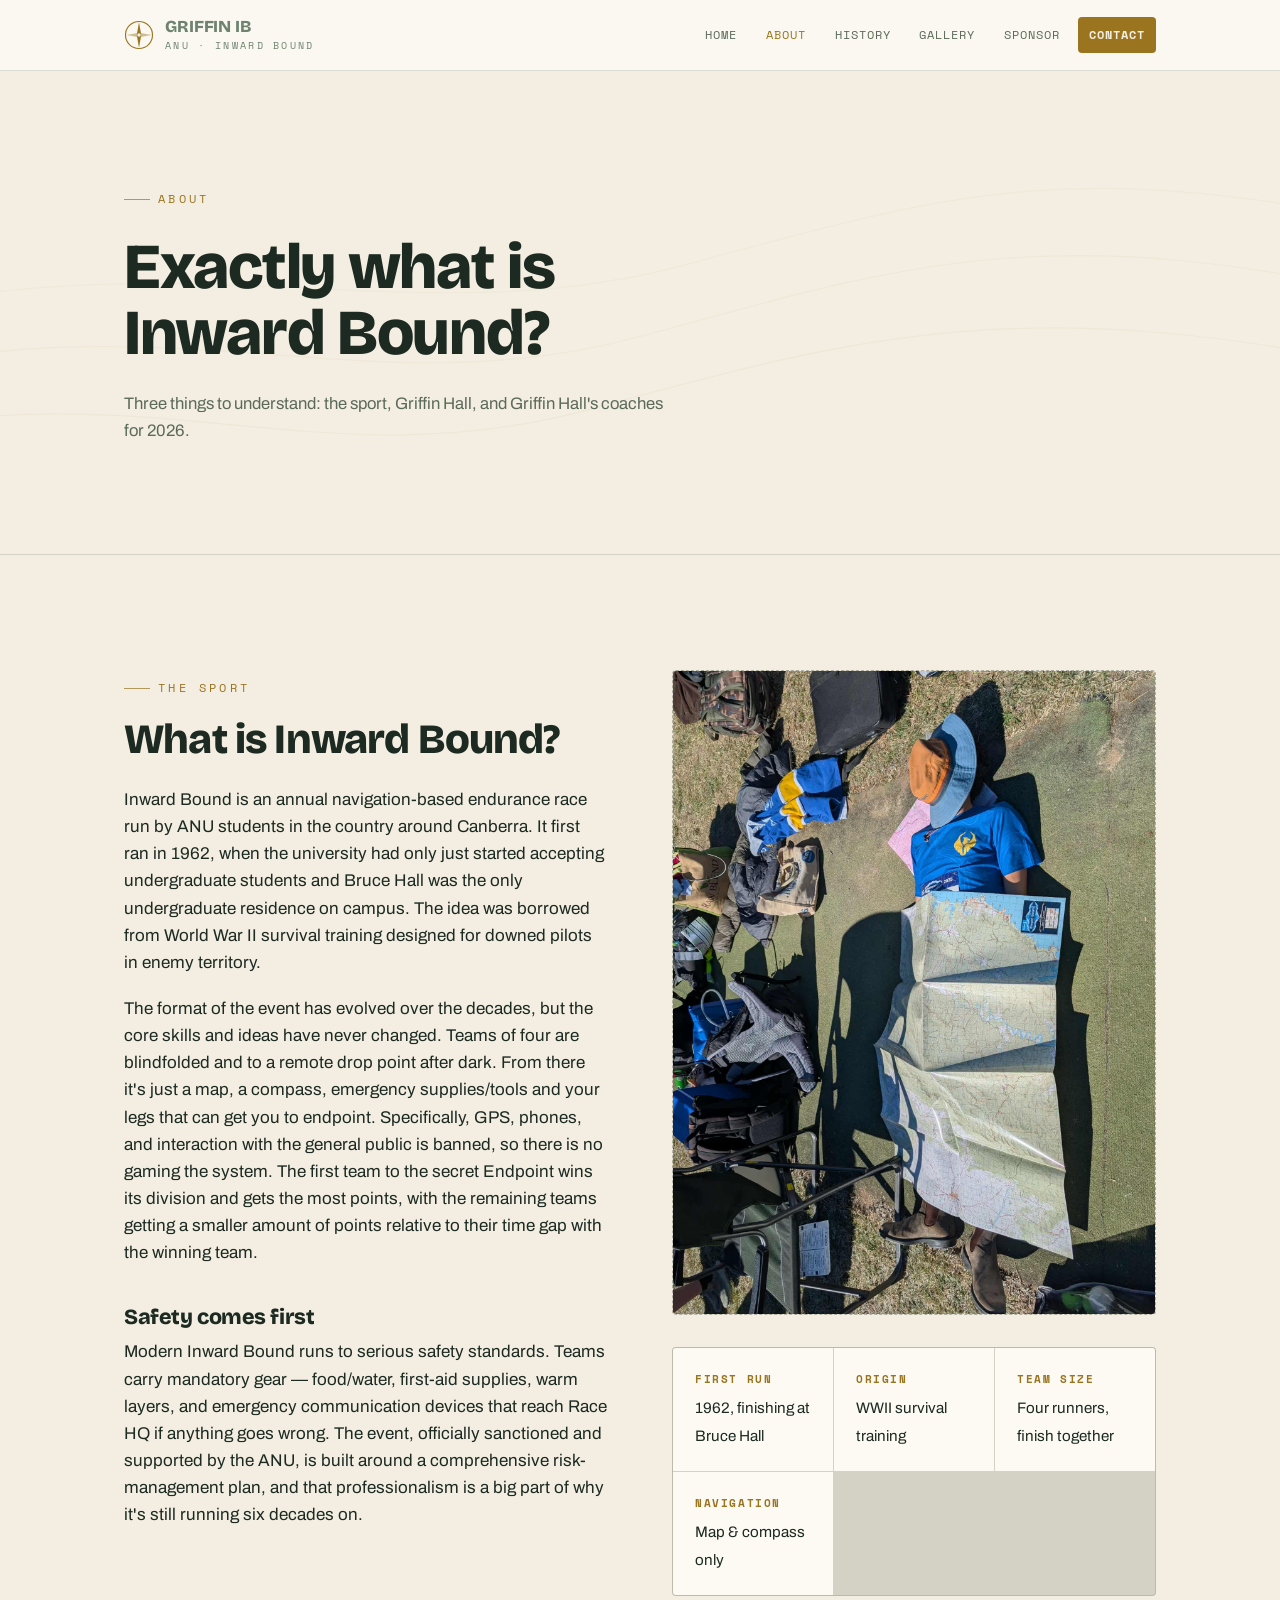
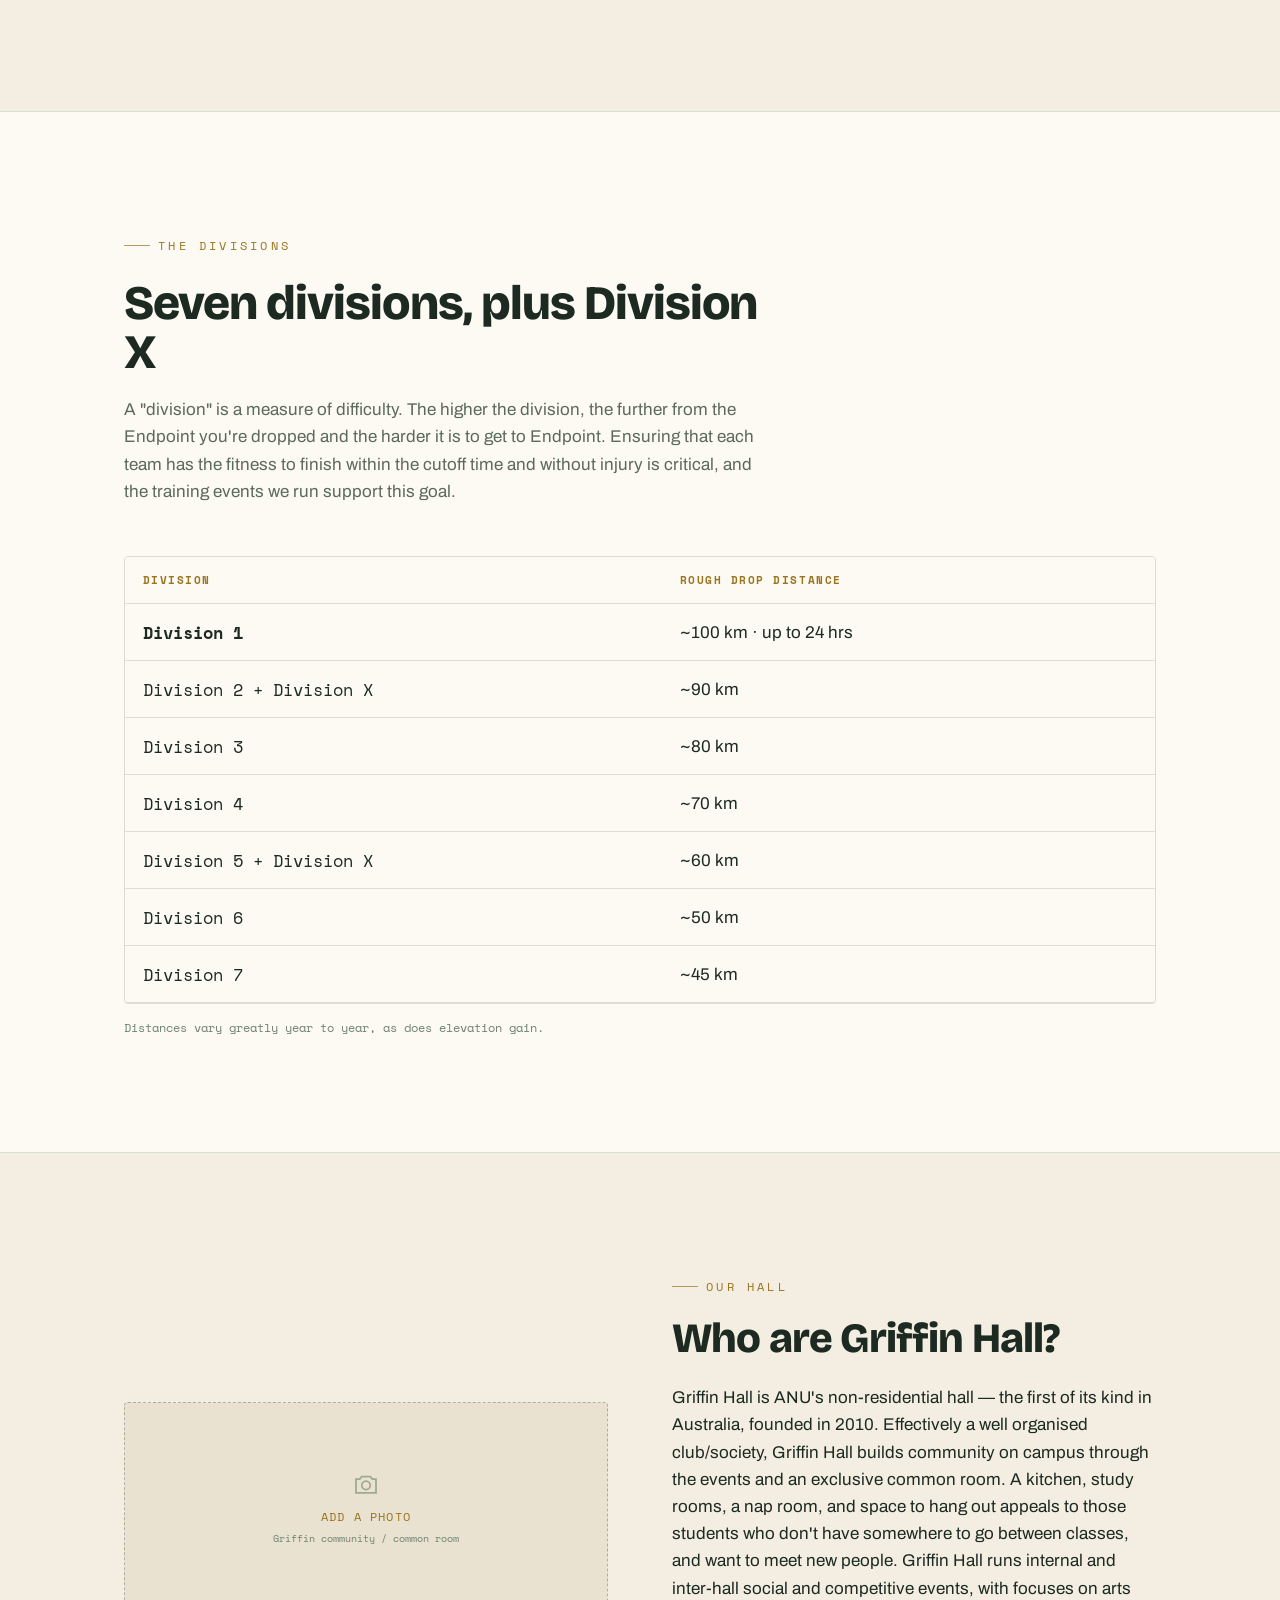
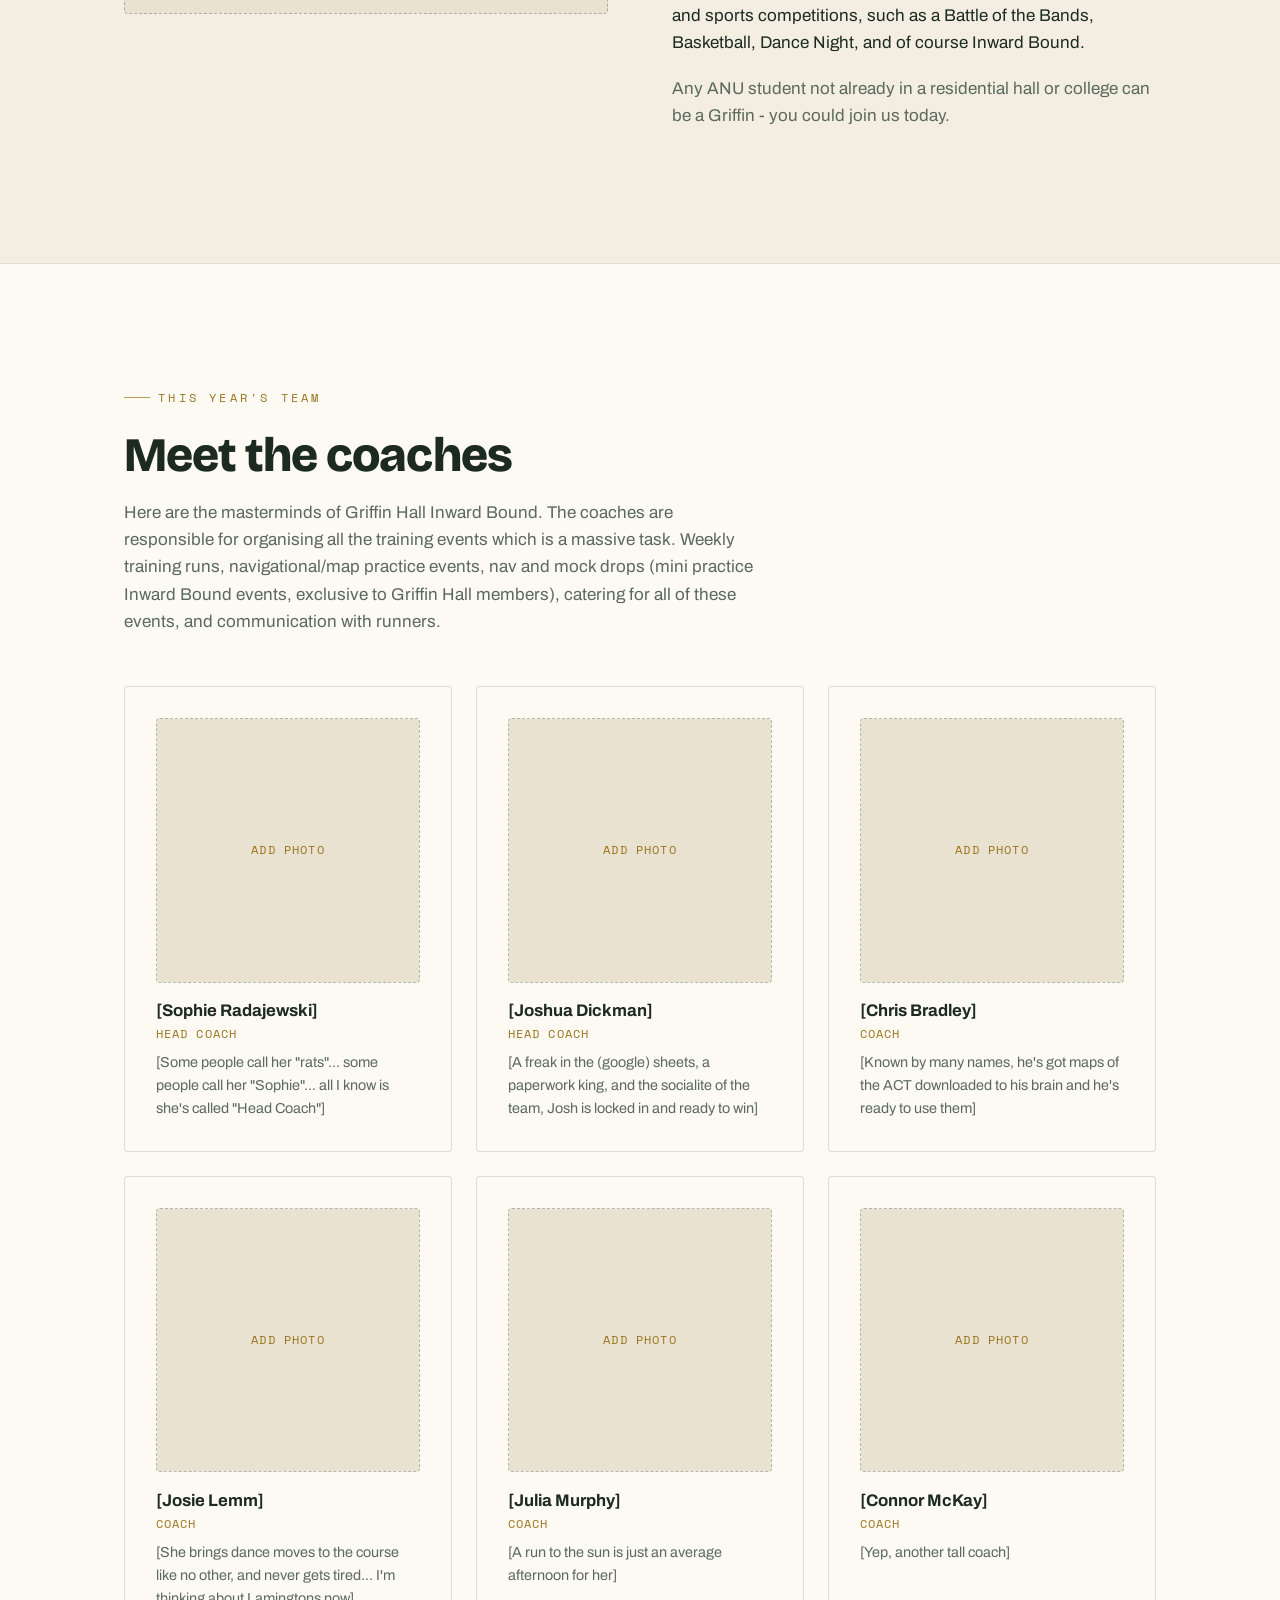
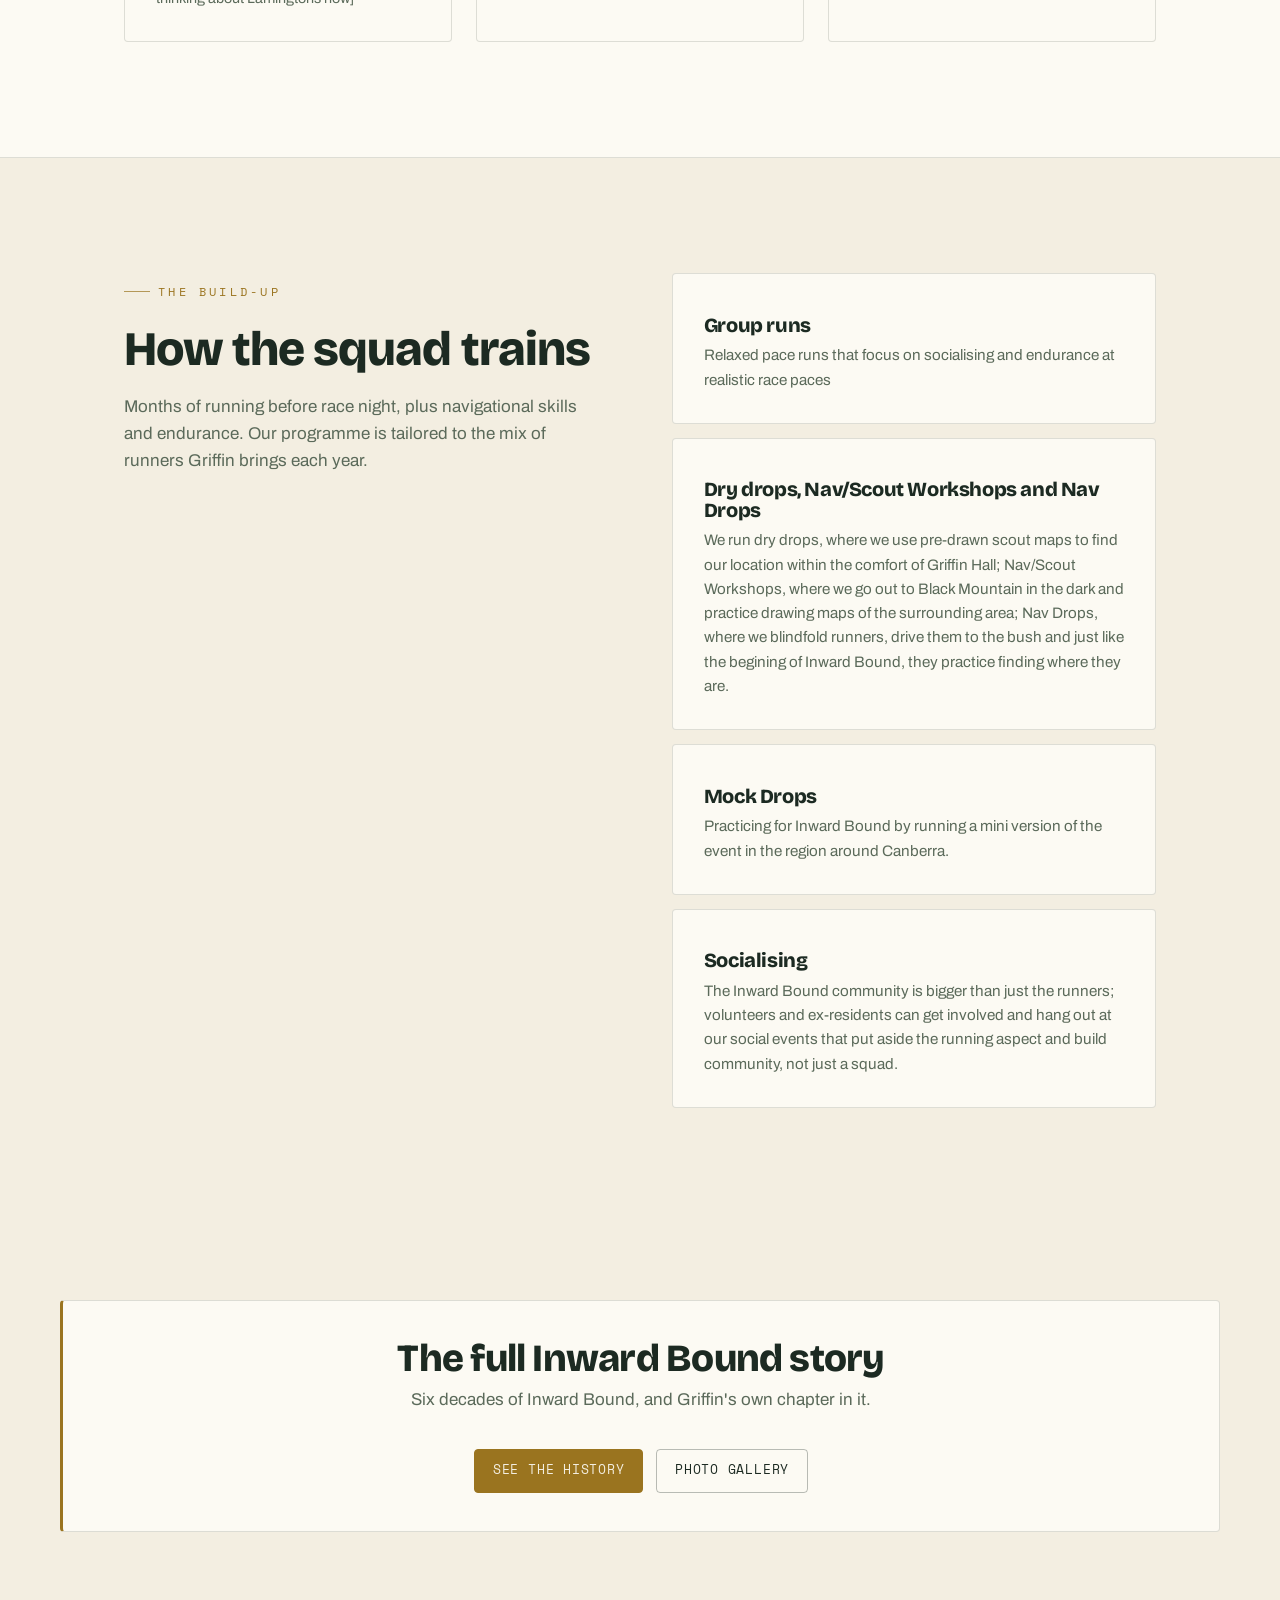
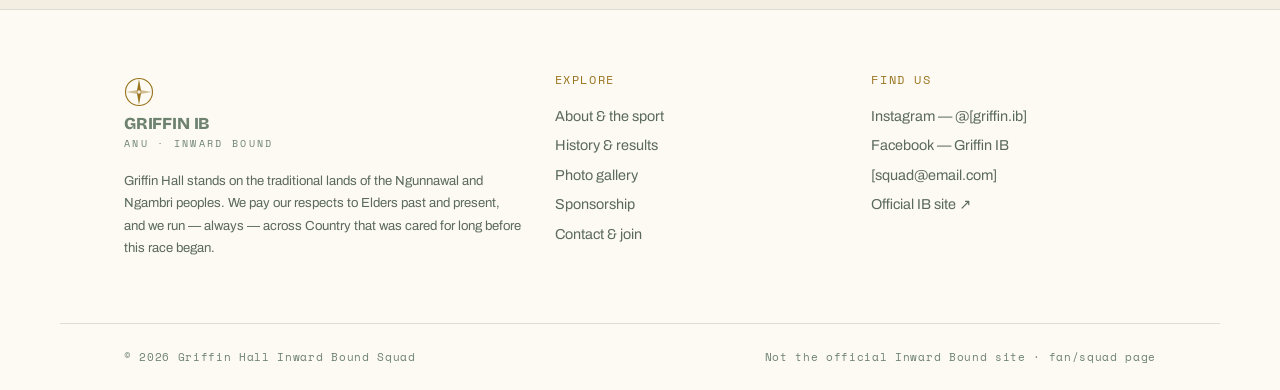
==== commit c78138c5: "Update about.html" ====
--- a/about.html
+++ b/about.html
@@ -90,12 +90,12 @@
         <thead><tr><th>Division</th><th>Rough drop distance</th><th></thead>
         <tbody>
           <tr><td class="place medal">Division 1</td><td>~100 km · up to 24 hrs</td><td>
-          <tr><td class="place">Division 2 + Division X</td><td>~80 km</td><td>
-          <tr><td class="place">Division 3</td><td>~70 km</td><td>
-          <tr><td class="place">Division 4</td><td>~60 km</td><td>
-          <tr><td class="place">Division 5 + Division X</td><td>~50 km</td><td>
-          <tr><td class="place">Division 6</td><td>~45 km</td><td>
-          <tr><td class="place">Division 7</td><td>~40 km</td><td>
+          <tr><td class="place">Division 2 + Division X</td><td>~90 km</td><td>
+          <tr><td class="place">Division 3</td><td>~80 km</td><td>
+          <tr><td class="place">Division 4</td><td>~70 km</td><td>
+          <tr><td class="place">Division 5 + Division X</td><td>~60 km</td><td>
+          <tr><td class="place">Division 6</td><td>~50 km</td><td>
+          <tr><td class="place">Division 7</td><td>~45 km</td><td>
       </table>
     </div>
     <p class="mono" style="font-size:.72rem;color:var(--sage);margin-top:.9rem">Distances vary greatly year to year, as does elevation gain.</p>
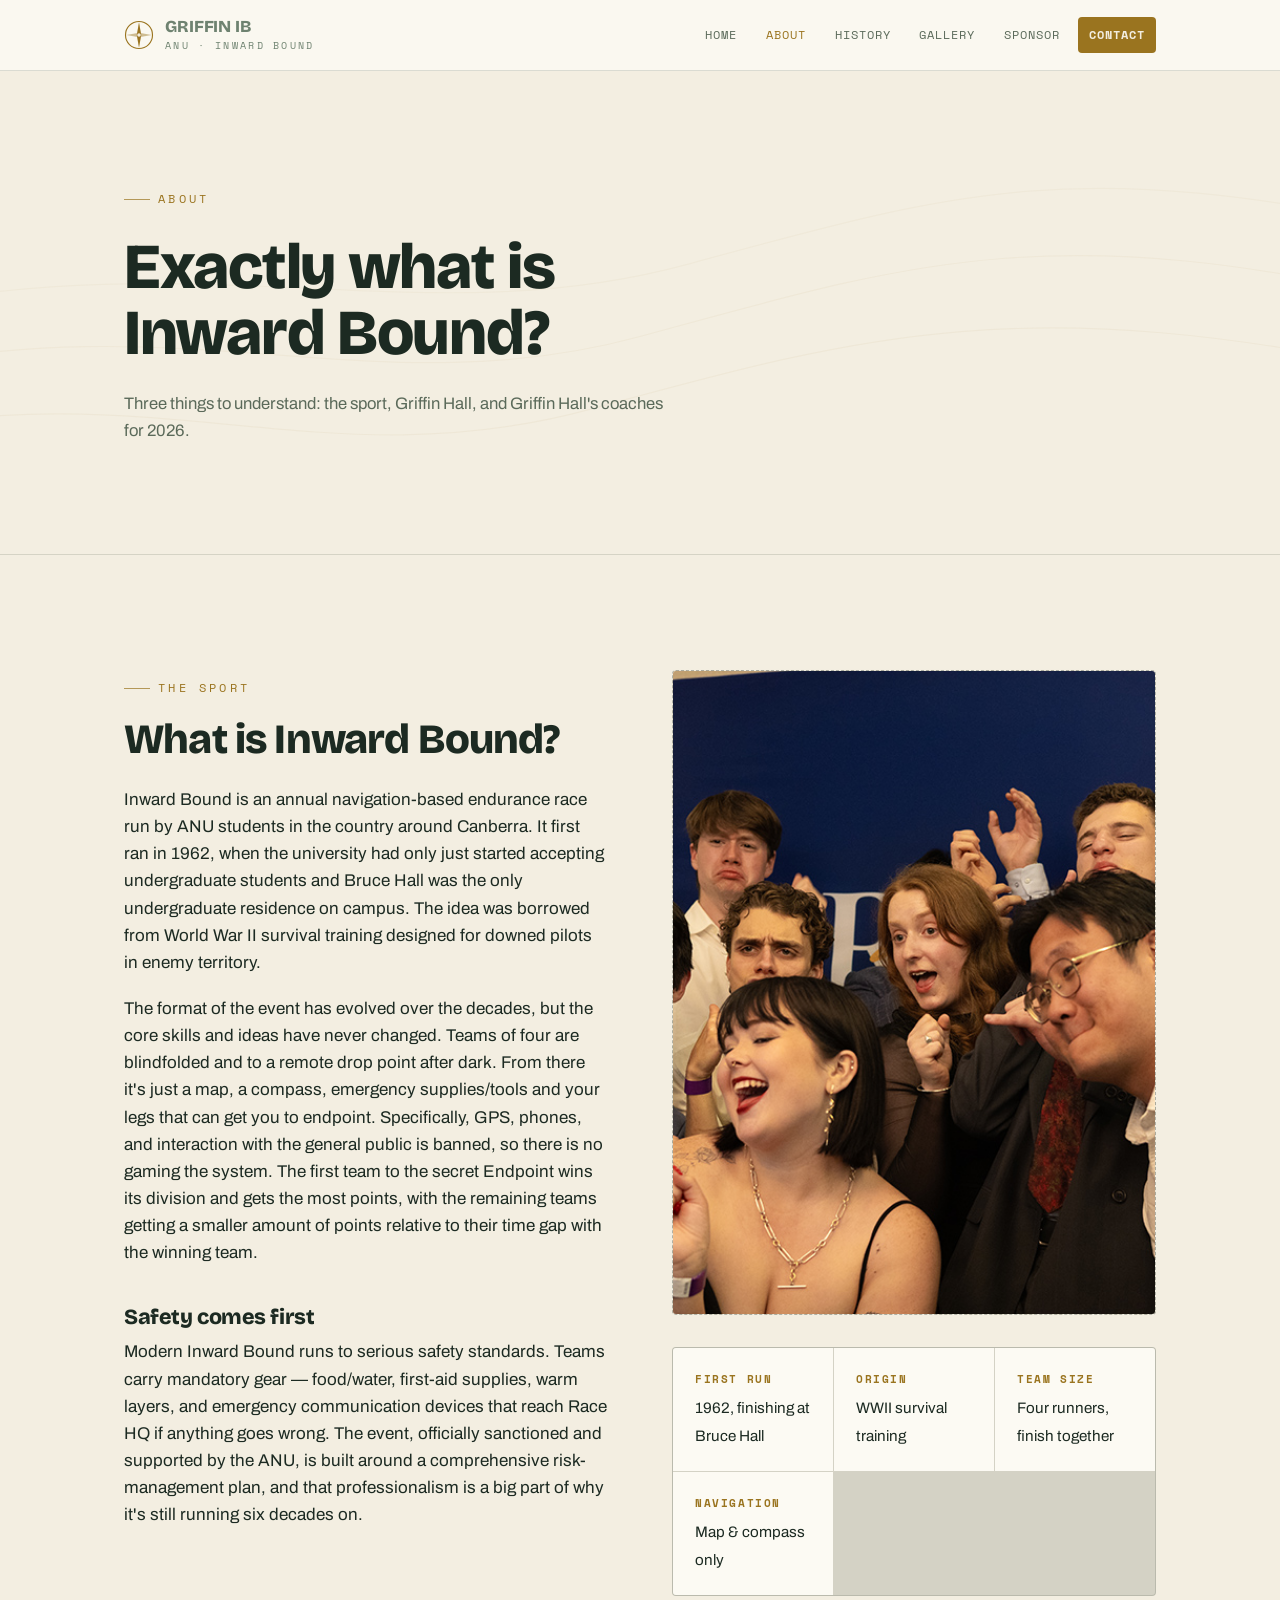
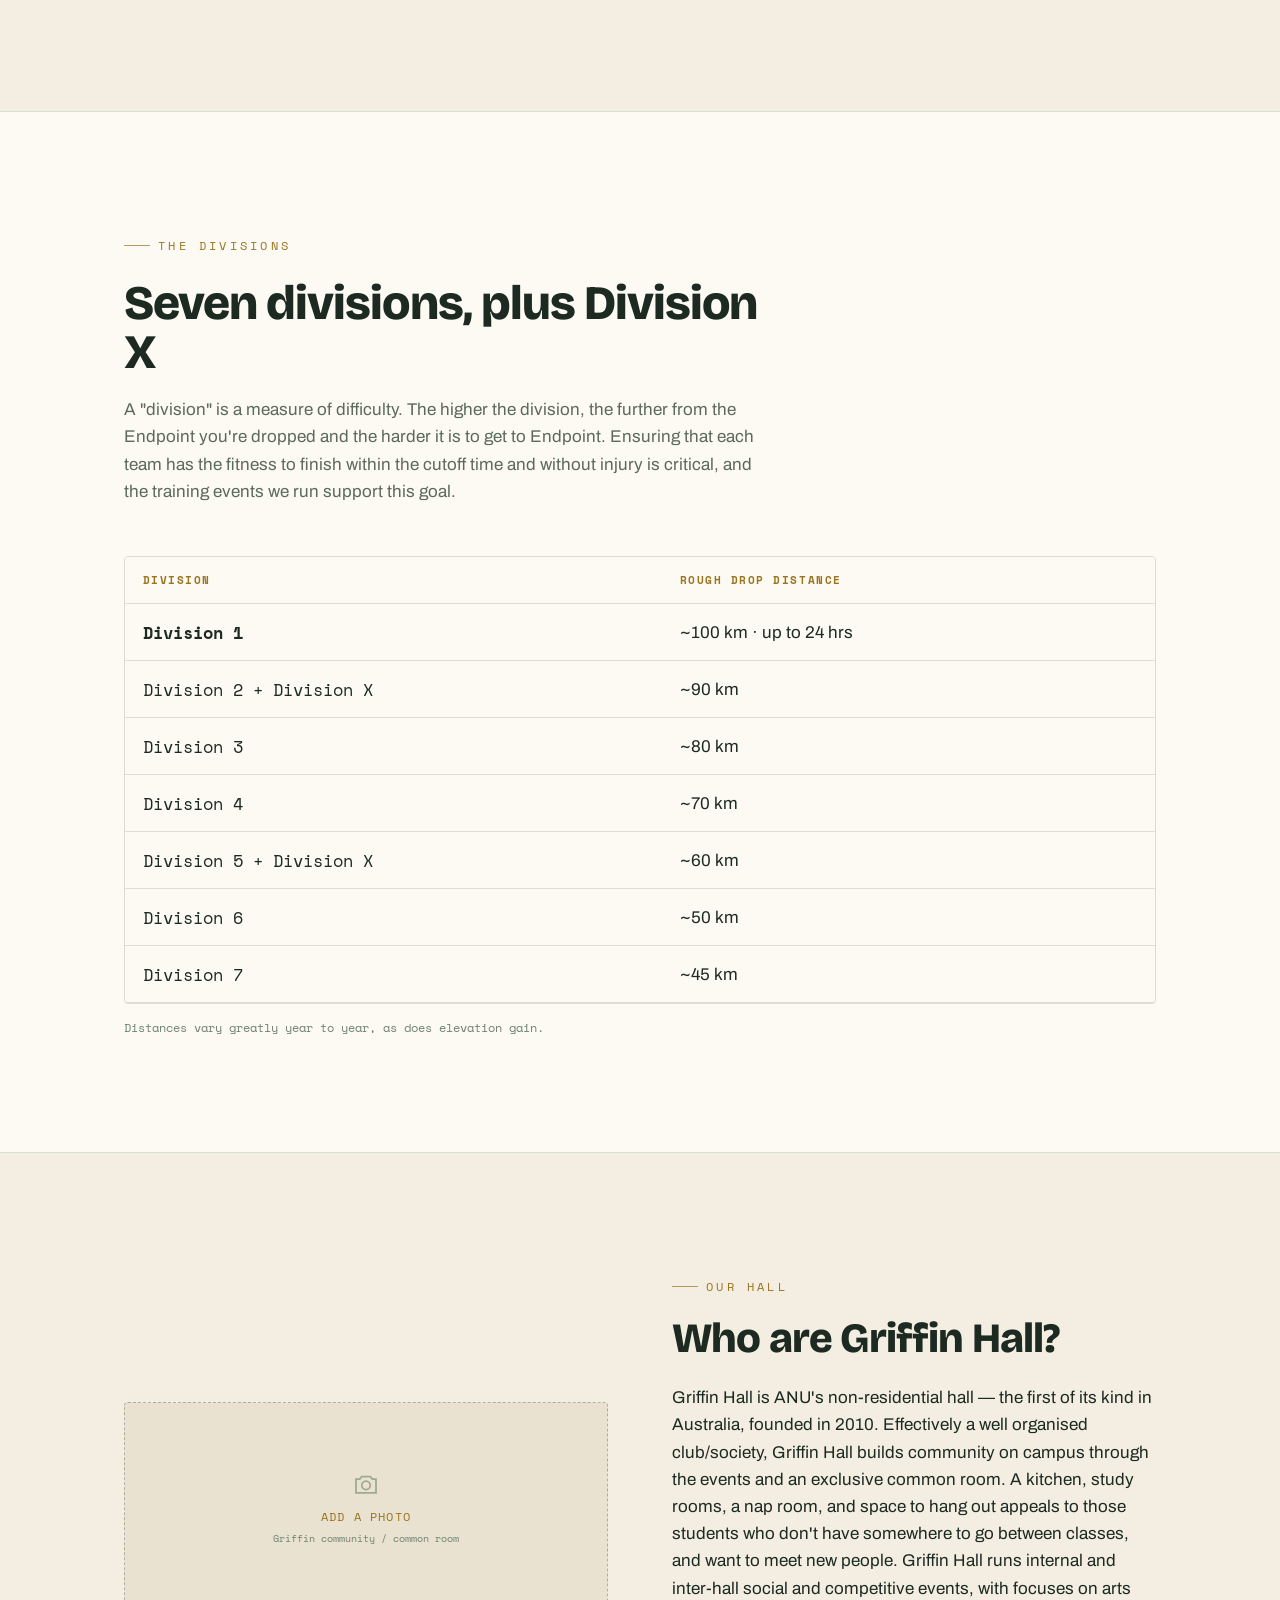
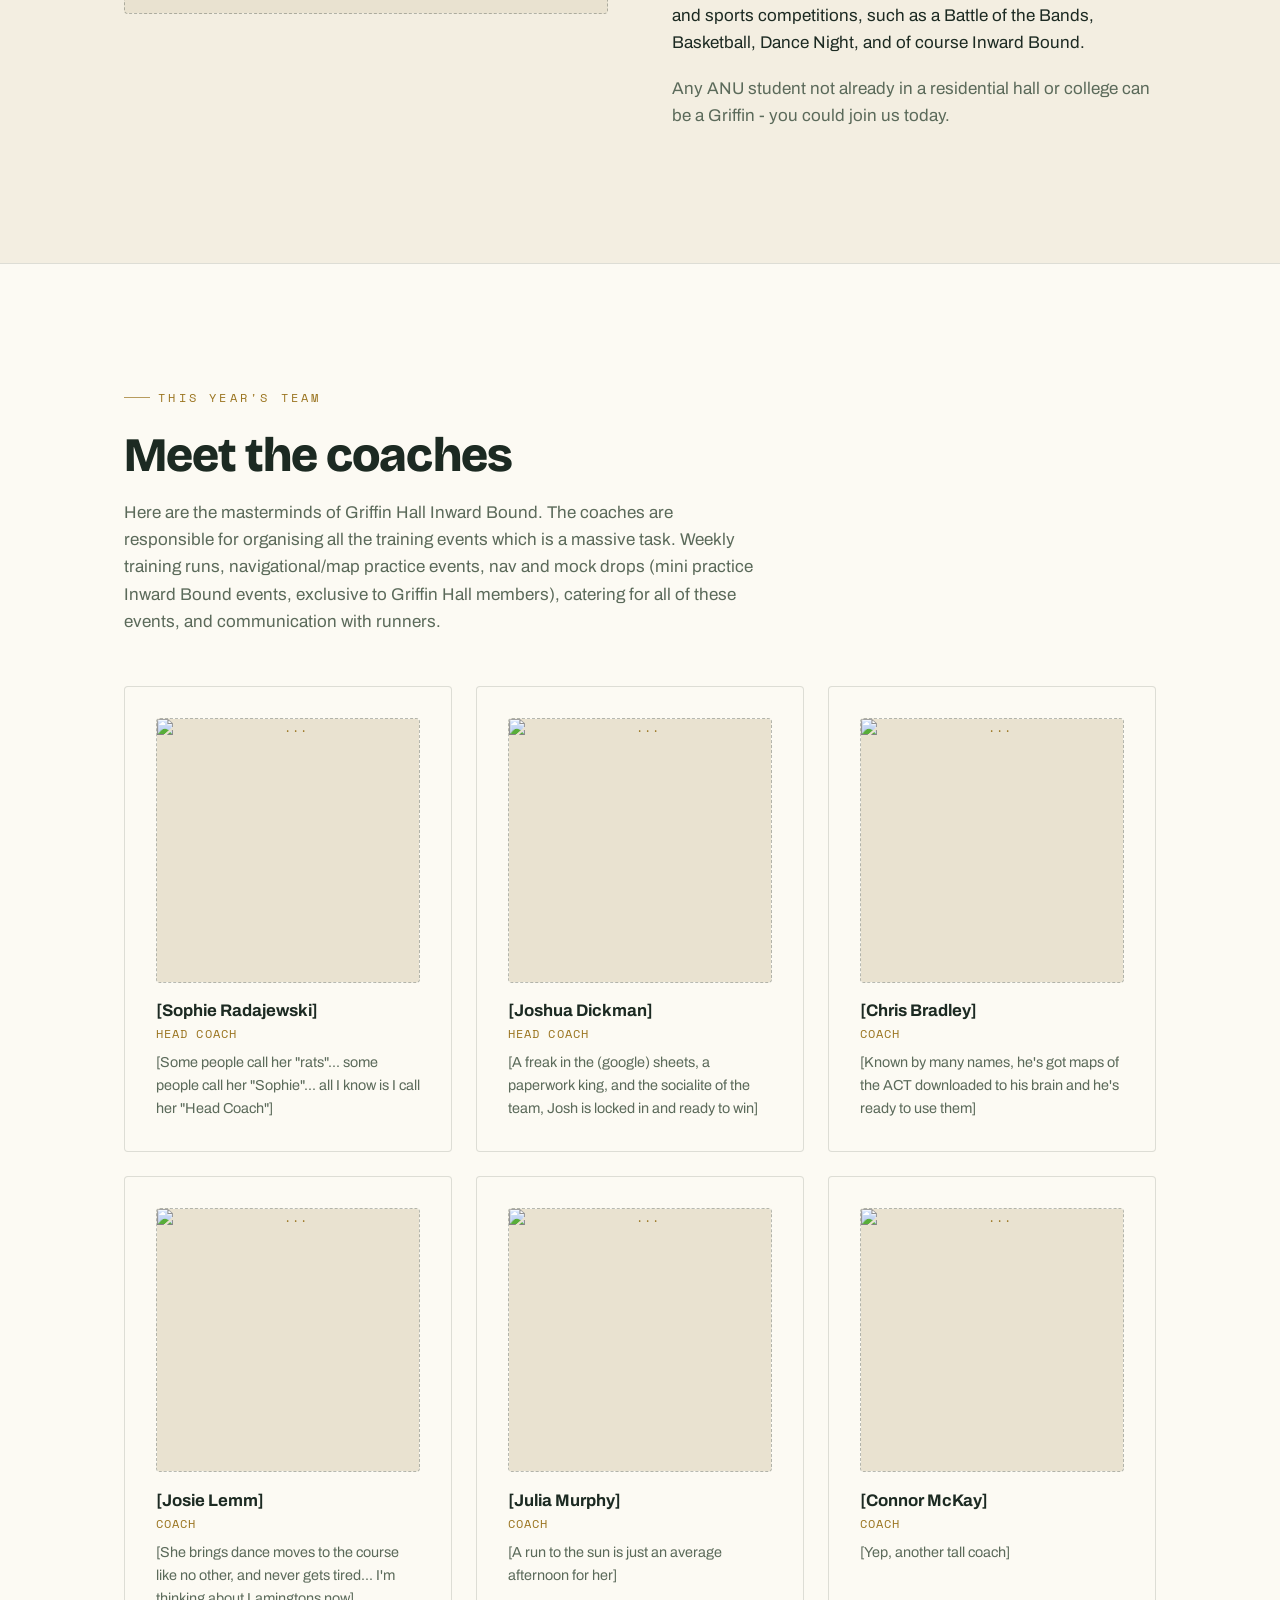
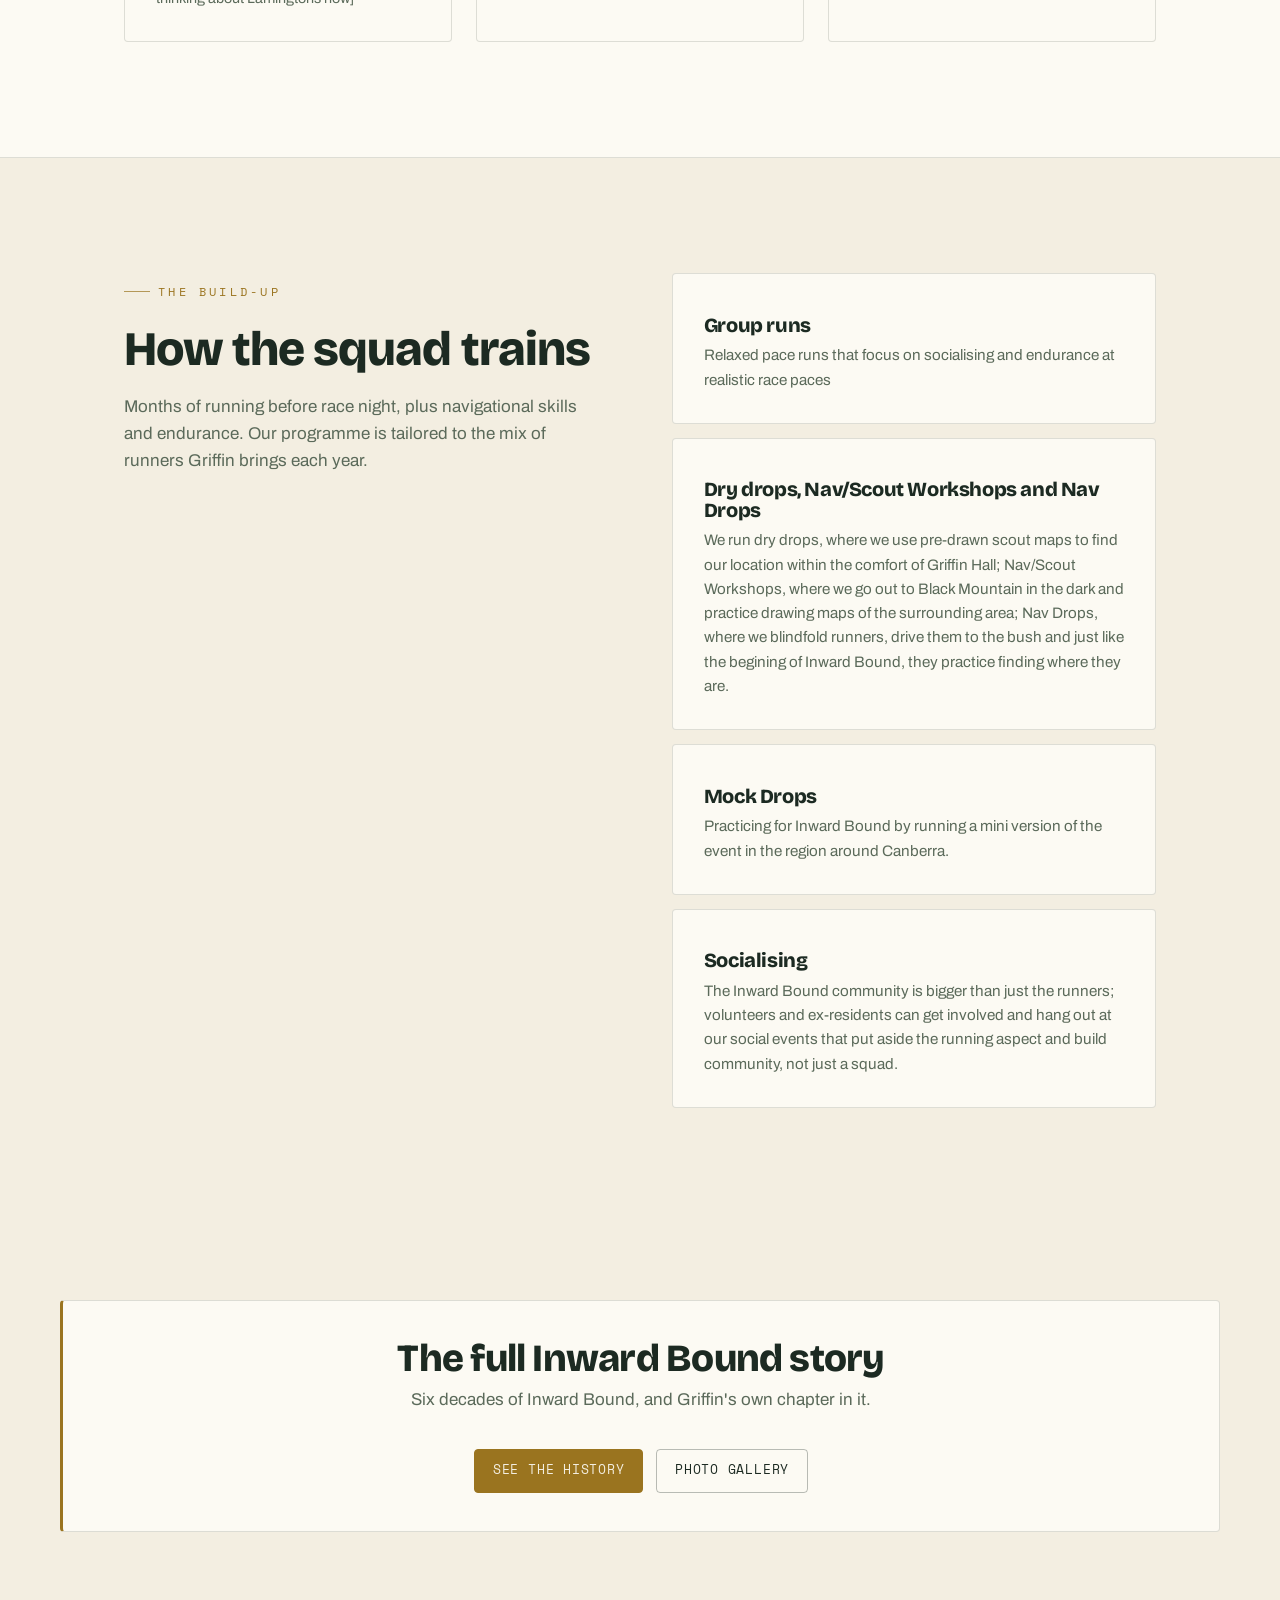
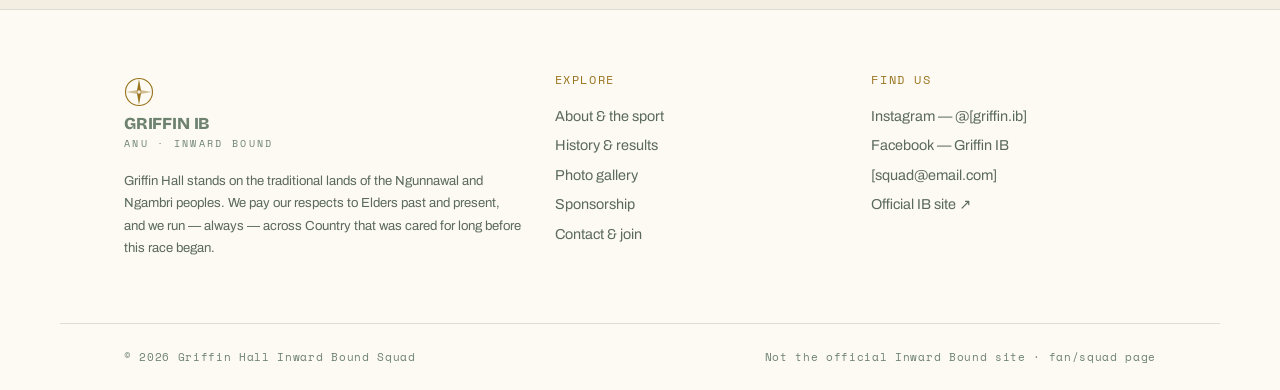
==== commit a315bef9: "Update about.html" ====
--- a/about.html
+++ b/about.html
@@ -65,7 +65,7 @@
     </div>
     <div>
       <!-- PHOTO SLOT -->
-      <div class="photo-slot tall"><svg width="30" height="30" viewBox="0 0 24 24" fill="none"><path d="M4 8h3l1.5-2h7L17 8h3v11H4z" stroke="currentColor" stroke-width="1.4"/><circle cx="12" cy="13" r="3.4" stroke="currentColor" stroke-width="1.4"/></svg><span class="ps-label"><img src="8d27496a7370742ca97f5e0af5119e6f.JPEG" class="filled" alt="A tired runner with a course map"></span><span class="ps-sub">Night start / map + compass</span></div>
+      <div class="photo-slot tall"><svg width="30" height="30" viewBox="0 0 24 24" fill="none"><path d="M4 8h3l1.5-2h7L17 8h3v11H4z" stroke="currentColor" stroke-width="1.4"/><circle cx="12" cy="13" r="3.4" stroke="currentColor" stroke-width="1.4"/></svg><span class="ps-label"><img src="Social_1.jpg" class="filled" alt="A tired runner with a course map"></span><span class="ps-sub">Night start / map + compass</span></div>
      
       <div class="facts mt-2">
         <div class="fact"><b>First run</b><span>1962, finishing at Bruce Hall</span></div>
@@ -126,37 +126,37 @@
     <div class="grid cols-3">
       <!-- Duplicate a .coach block for each coach. Swap [NAME], [ROLE], bio and photo. -->
       <div class="coach card">
-        <div class="photo-slot square"><span class="ps-label">Add photo</span></div>
+        <div class="photo-slot square"><span class="ps-label"><img src="P1070149.JPG" class="filled" alt="..."></span></div>
         <b>[Sophie Radajewski]</b>
         <div class="role">Head coach</div>
-        <p>[Some people call her "rats"... some people call her "Sophie"... all I know is she's called "Head Coach"]</p>
-      </div>
-      <div class="coach card">
-        <div class="photo-slot square"><span class="ps-label">Add photo</span></div>
+        <p>[Some people call her "rats"... some people call her "Sophie"... all I know is I call her "Head Coach"]</p>
+      </div>
+      <div class="coach card">
+        <div class="photo-slot square"><span class="ps-label"><img src="P1060818.JPG" class="filled" alt="..."></span></div>
         <b>[Joshua Dickman]</b>
         <div class="role">Head Coach</div>
         <p>[A freak in the (google) sheets, a paperwork king, and the socialite of the team, Josh is locked in and ready to win]</p>
       </div>
       <div class="coach card">
-        <div class="photo-slot square"><span class="ps-label">Add photo</span></div>
+        <div class="photo-slot square"><span class="ps-label"><img src="P1060805.JPG" class="filled" alt="..."></span></div>
         <b>[Chris Bradley]</b>
         <div class="role">Coach</div>
         <p>[Known by many names, he's got maps of the ACT downloaded to his brain and he's ready to use them]</p>
       </div>
       <div class="coach card">
-        <div class="photo-slot square"><span class="ps-label">Add photo</span></div>
+        <div class="photo-slot square"><span class="ps-label"><img src="P1070139.JPG" class="filled" alt="..."></span></div>
         <b>[Josie Lemm]</b>
         <div class="role">Coach</div>
         <p>[She brings dance moves to the course like no other, and never gets tired... I'm thinking about Lamingtons now]</p>
       </div>
       <div class="coach card">
-        <div class="photo-slot square"><span class="ps-label">Add photo</span></div>
+        <div class="photo-slot square"><span class="ps-label"><img src="P1070006.JPG" class="filled" alt="..."></span></div>
         <b>[Julia Murphy]</b>
         <div class="role">Coach</div>
         <p>[A run to the sun is just an average afternoon for her]</p>
       </div>
       <div class="coach card">
-        <div class="photo-slot square"><span class="ps-label">Add photo</span></div>
+        <div class="photo-slot square"><span class="ps-label"><img src="P1070126.JPG" class="filled" alt="..."></span></div>
         <b>[Connor McKay]</b>
         <div class="role">Coach</div>
         <p>[Yep, another tall coach]</p>
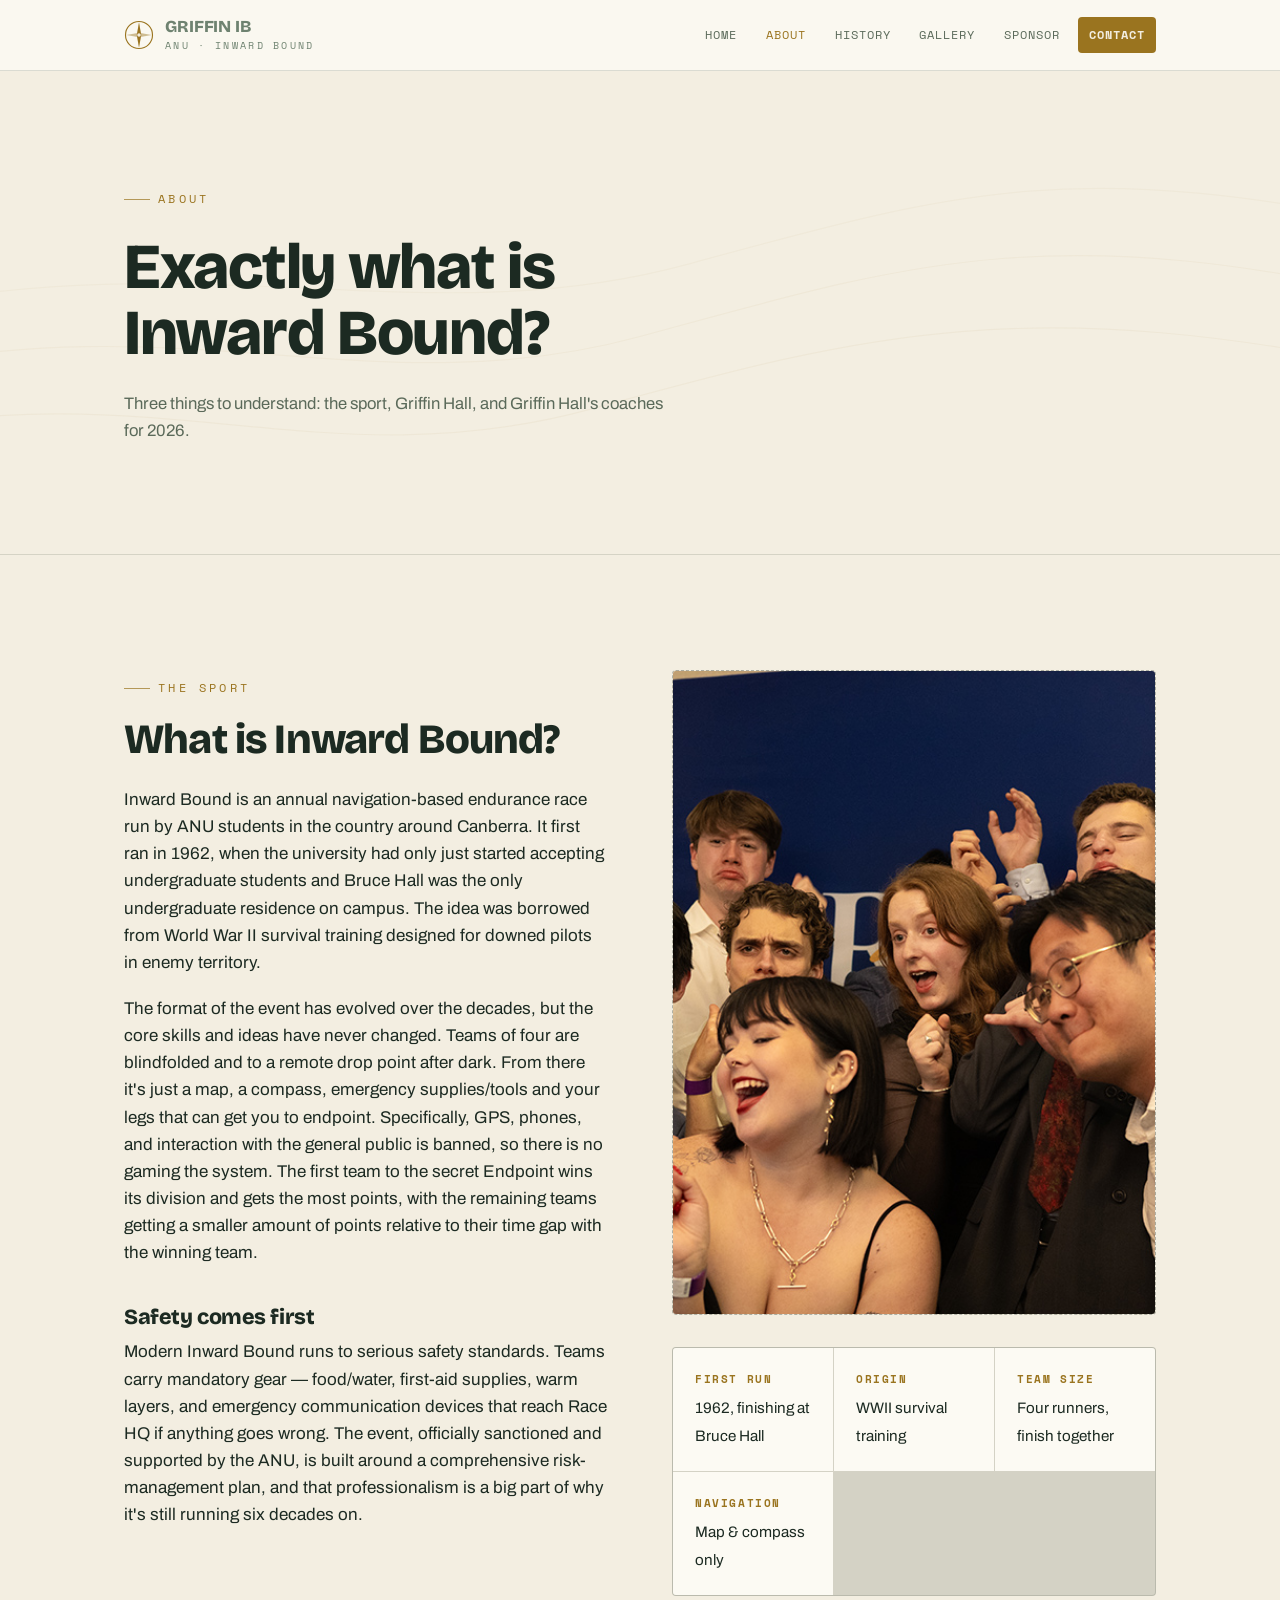
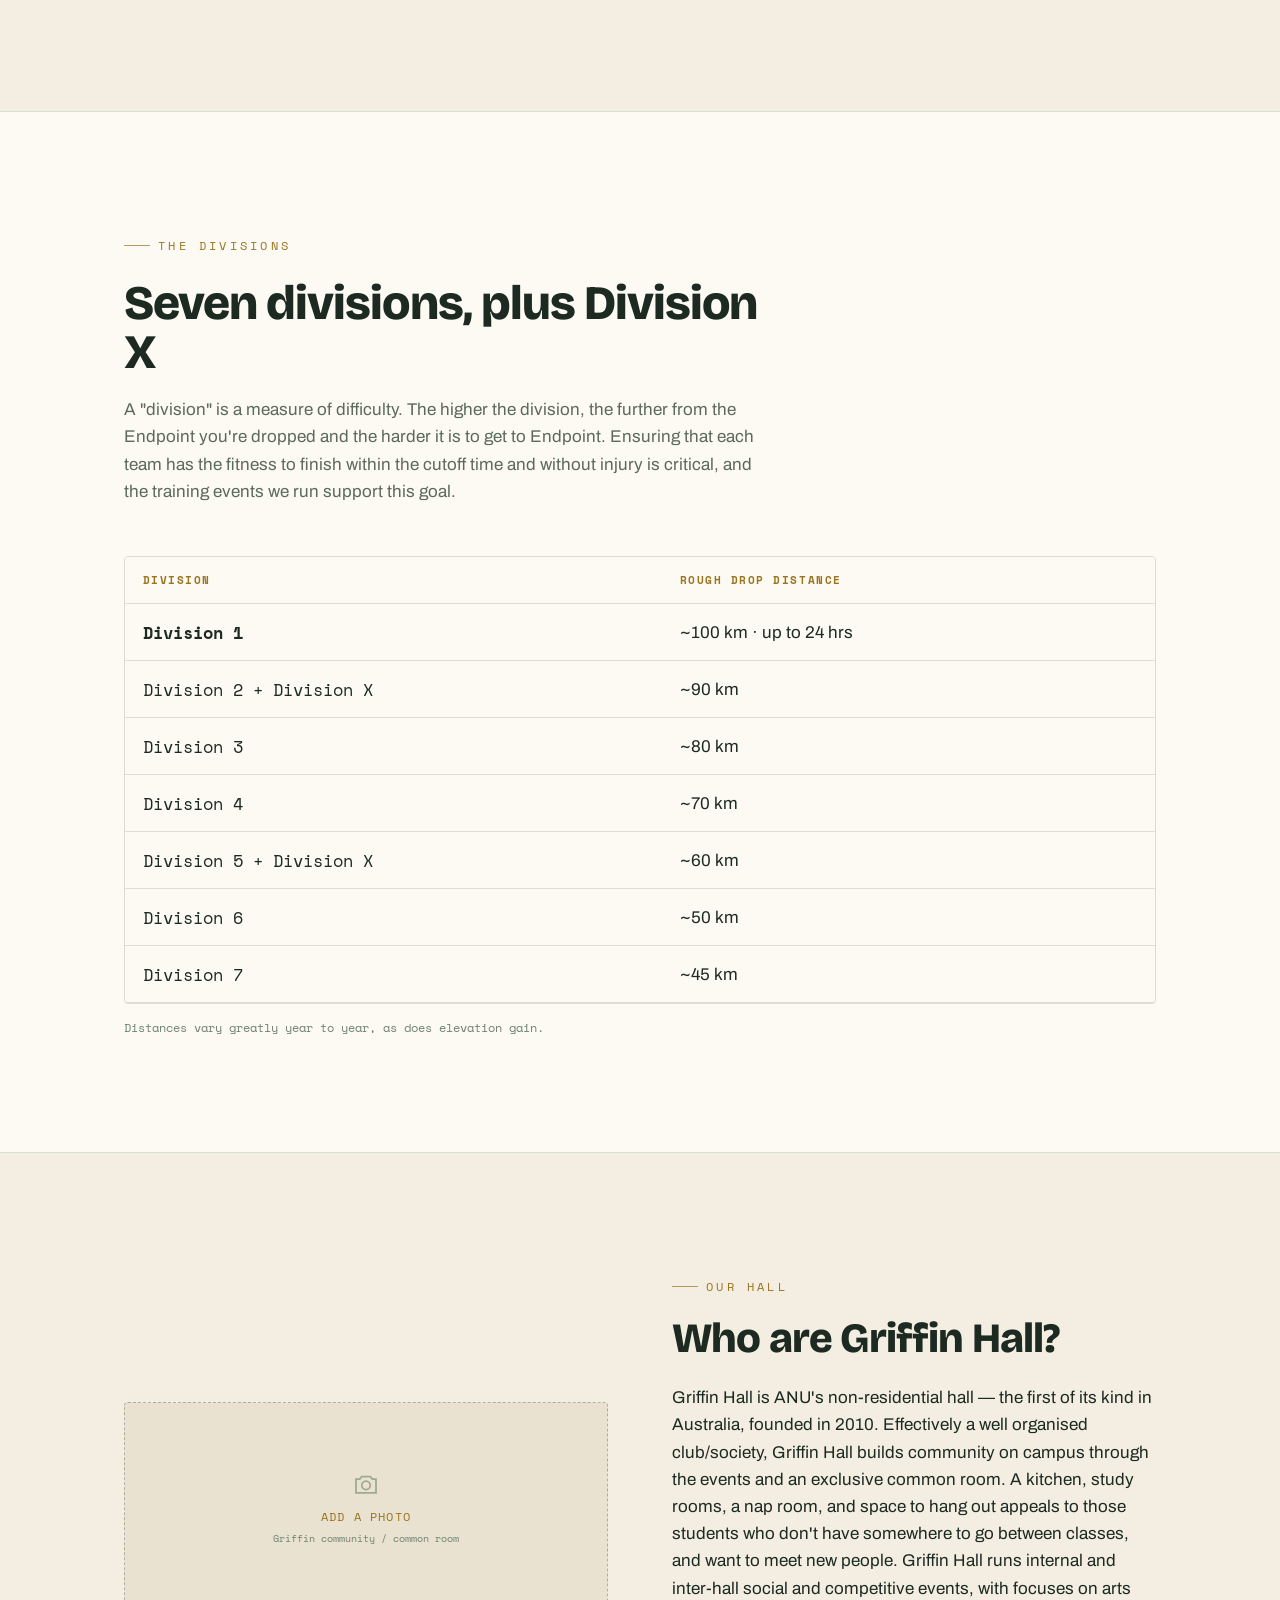
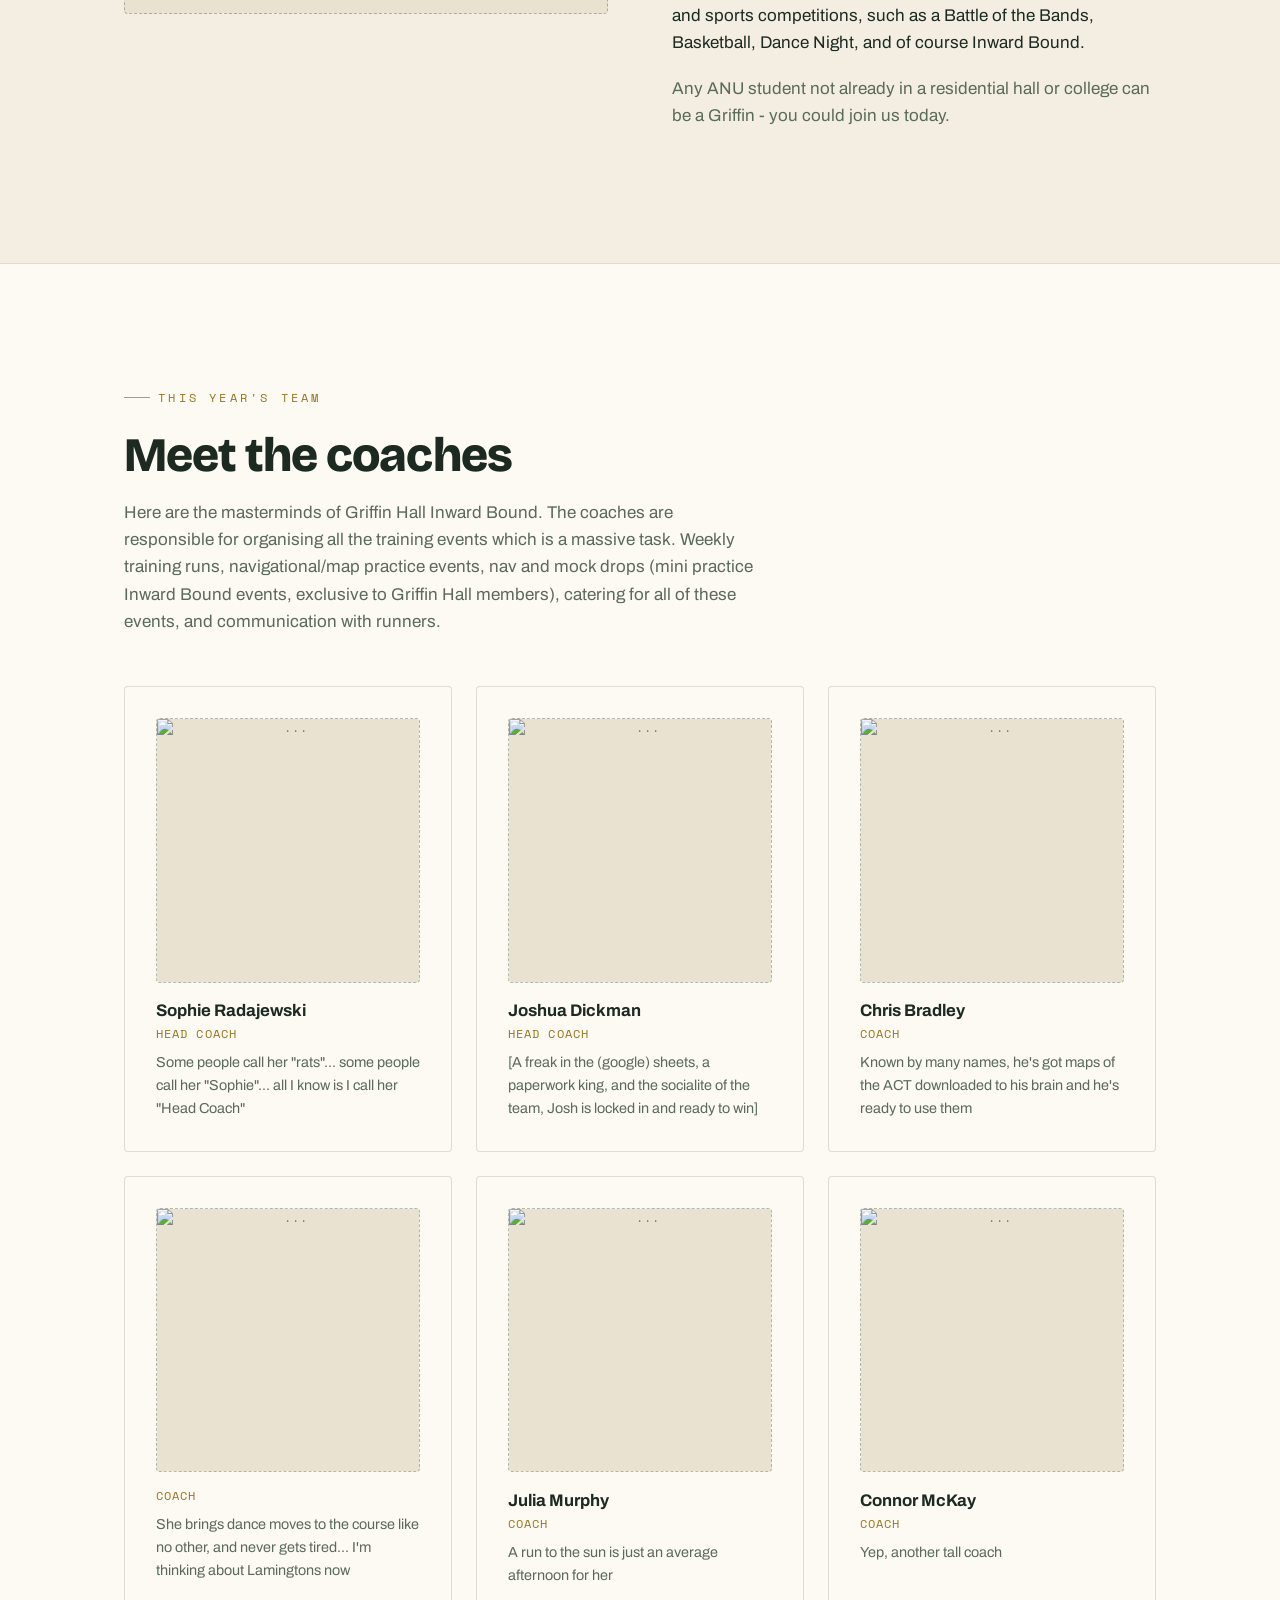
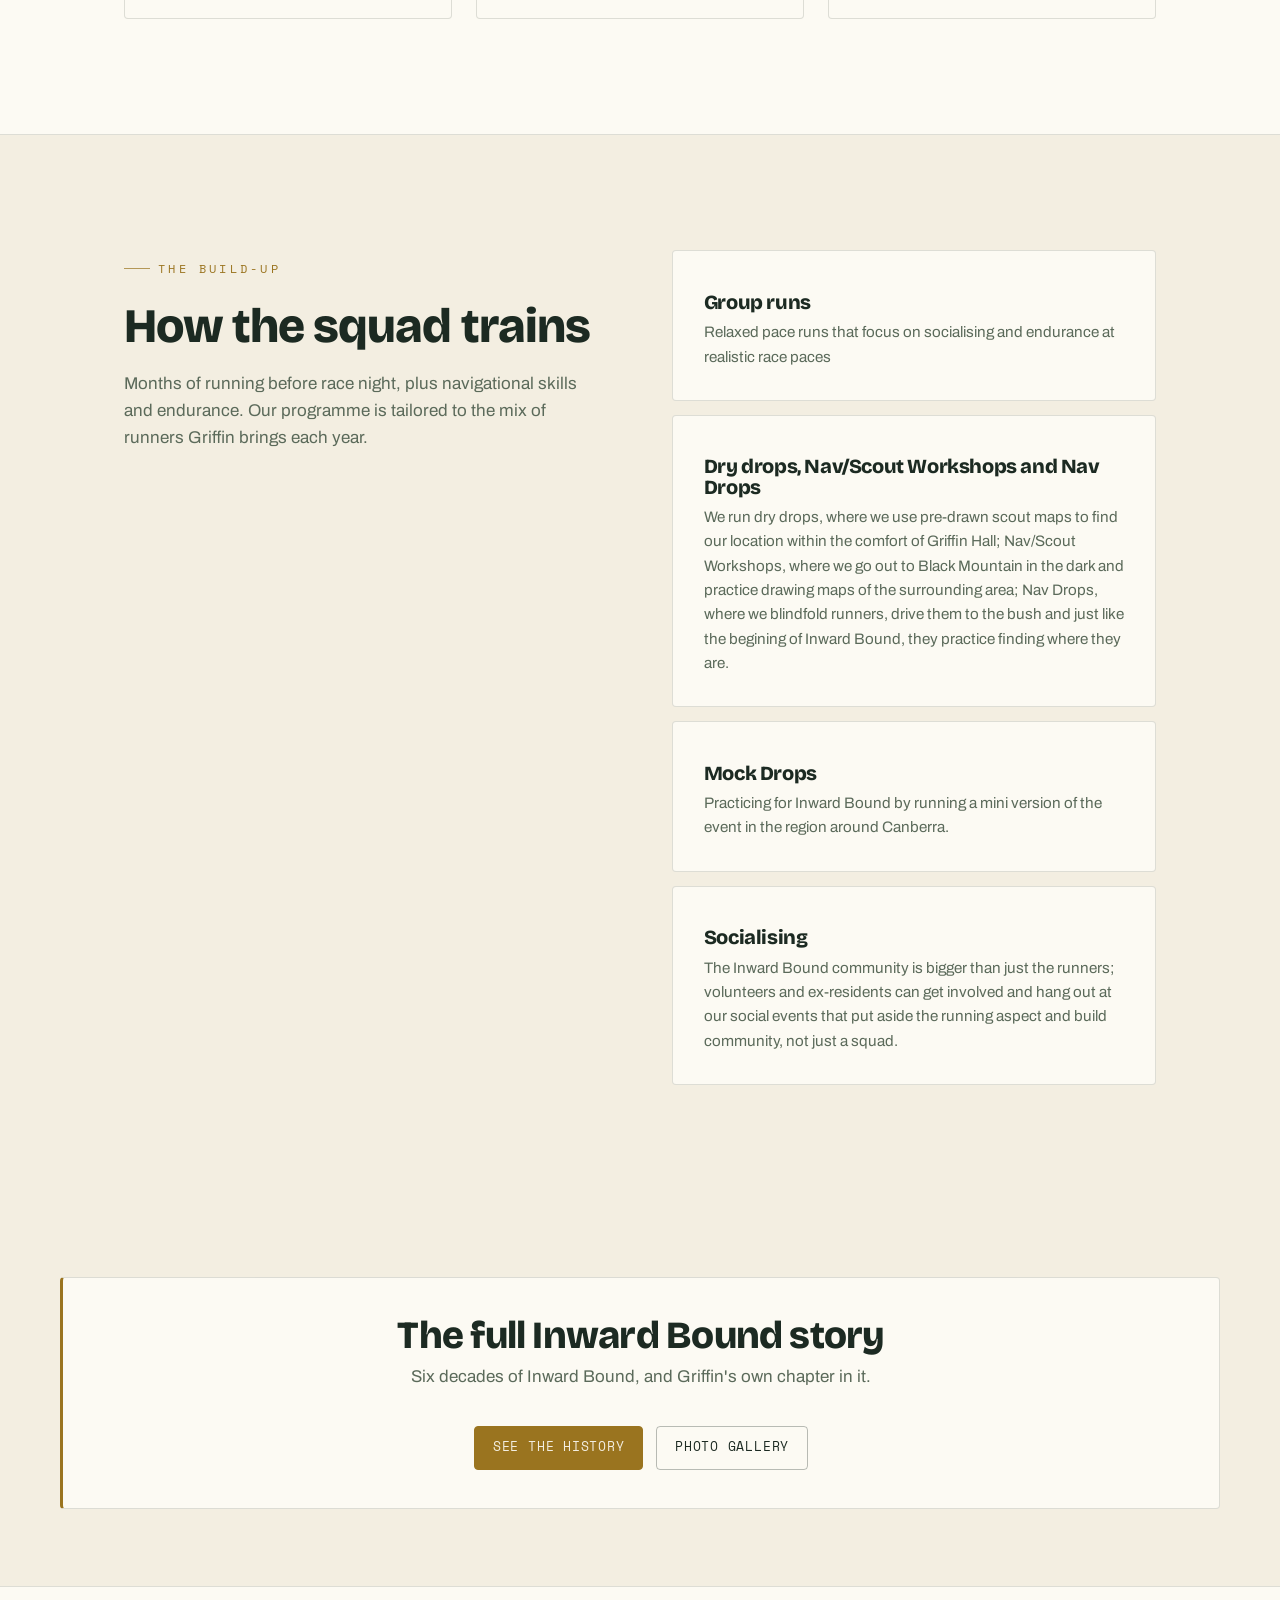
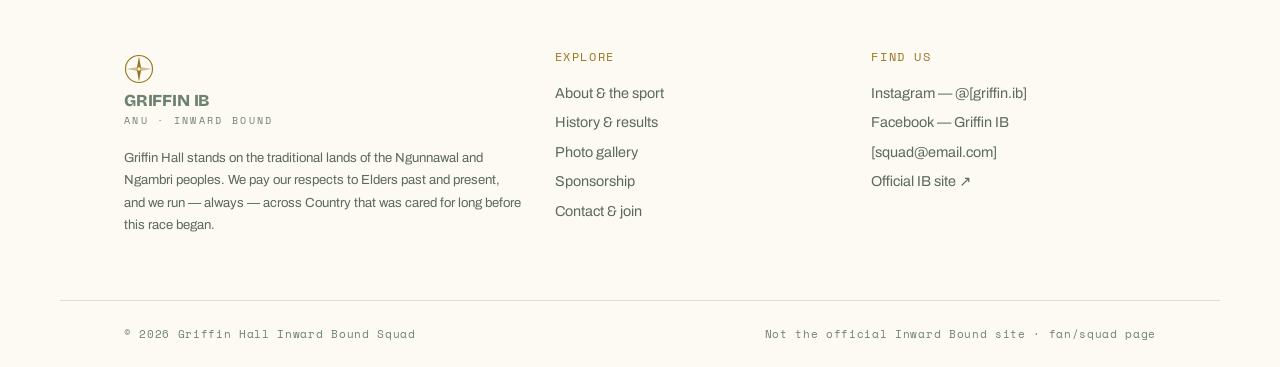
==== commit a396c2ad: "Update about.html" ====
--- a/about.html
+++ b/about.html
@@ -127,39 +127,39 @@
       <!-- Duplicate a .coach block for each coach. Swap [NAME], [ROLE], bio and photo. -->
       <div class="coach card">
         <div class="photo-slot square"><span class="ps-label"><img src="P1070149.JPG" class="filled" alt="..."></span></div>
-        <b>[Sophie Radajewski]</b>
+        <b>Sophie Radajewski</b>
         <div class="role">Head coach</div>
-        <p>[Some people call her "rats"... some people call her "Sophie"... all I know is I call her "Head Coach"]</p>
+        <p>Some people call her "rats"... some people call her "Sophie"... all I know is I call her "Head Coach"</p>
       </div>
       <div class="coach card">
         <div class="photo-slot square"><span class="ps-label"><img src="P1060818.JPG" class="filled" alt="..."></span></div>
-        <b>[Joshua Dickman]</b>
+        <b>Joshua Dickman</b>
         <div class="role">Head Coach</div>
         <p>[A freak in the (google) sheets, a paperwork king, and the socialite of the team, Josh is locked in and ready to win]</p>
       </div>
       <div class="coach card">
         <div class="photo-slot square"><span class="ps-label"><img src="P1060805.JPG" class="filled" alt="..."></span></div>
-        <b>[Chris Bradley]</b>
-        <div class="role">Coach</div>
-        <p>[Known by many names, he's got maps of the ACT downloaded to his brain and he's ready to use them]</p>
+        <b>Chris Bradley</b>
+        <div class="role">Coach</div>
+        <p>Known by many names, he's got maps of the ACT downloaded to his brain and he's ready to use them</p>
       </div>
       <div class="coach card">
         <div class="photo-slot square"><span class="ps-label"><img src="P1070139.JPG" class="filled" alt="..."></span></div>
-        <b>[Josie Lemm]</b>
-        <div class="role">Coach</div>
-        <p>[She brings dance moves to the course like no other, and never gets tired... I'm thinking about Lamingtons now]</p>
+        <b[Josie Lemm</b>
+        <div class="role">Coach</div>
+        <p>She brings dance moves to the course like no other, and never gets tired... I'm thinking about Lamingtons now</p>
       </div>
       <div class="coach card">
         <div class="photo-slot square"><span class="ps-label"><img src="P1070006.JPG" class="filled" alt="..."></span></div>
-        <b>[Julia Murphy]</b>
-        <div class="role">Coach</div>
-        <p>[A run to the sun is just an average afternoon for her]</p>
+        <b>Julia Murphy</b>
+        <div class="role">Coach</div>
+        <p>A run to the sun is just an average afternoon for her</p>
       </div>
       <div class="coach card">
         <div class="photo-slot square"><span class="ps-label"><img src="P1070126.JPG" class="filled" alt="..."></span></div>
-        <b>[Connor McKay]</b>
-        <div class="role">Coach</div>
-        <p>[Yep, another tall coach]</p>
+        <b>Connor McKay</b>
+        <div class="role">Coach</div>
+        <p>Yep, another tall coach</p>
       </div>
     </div>
   </div>
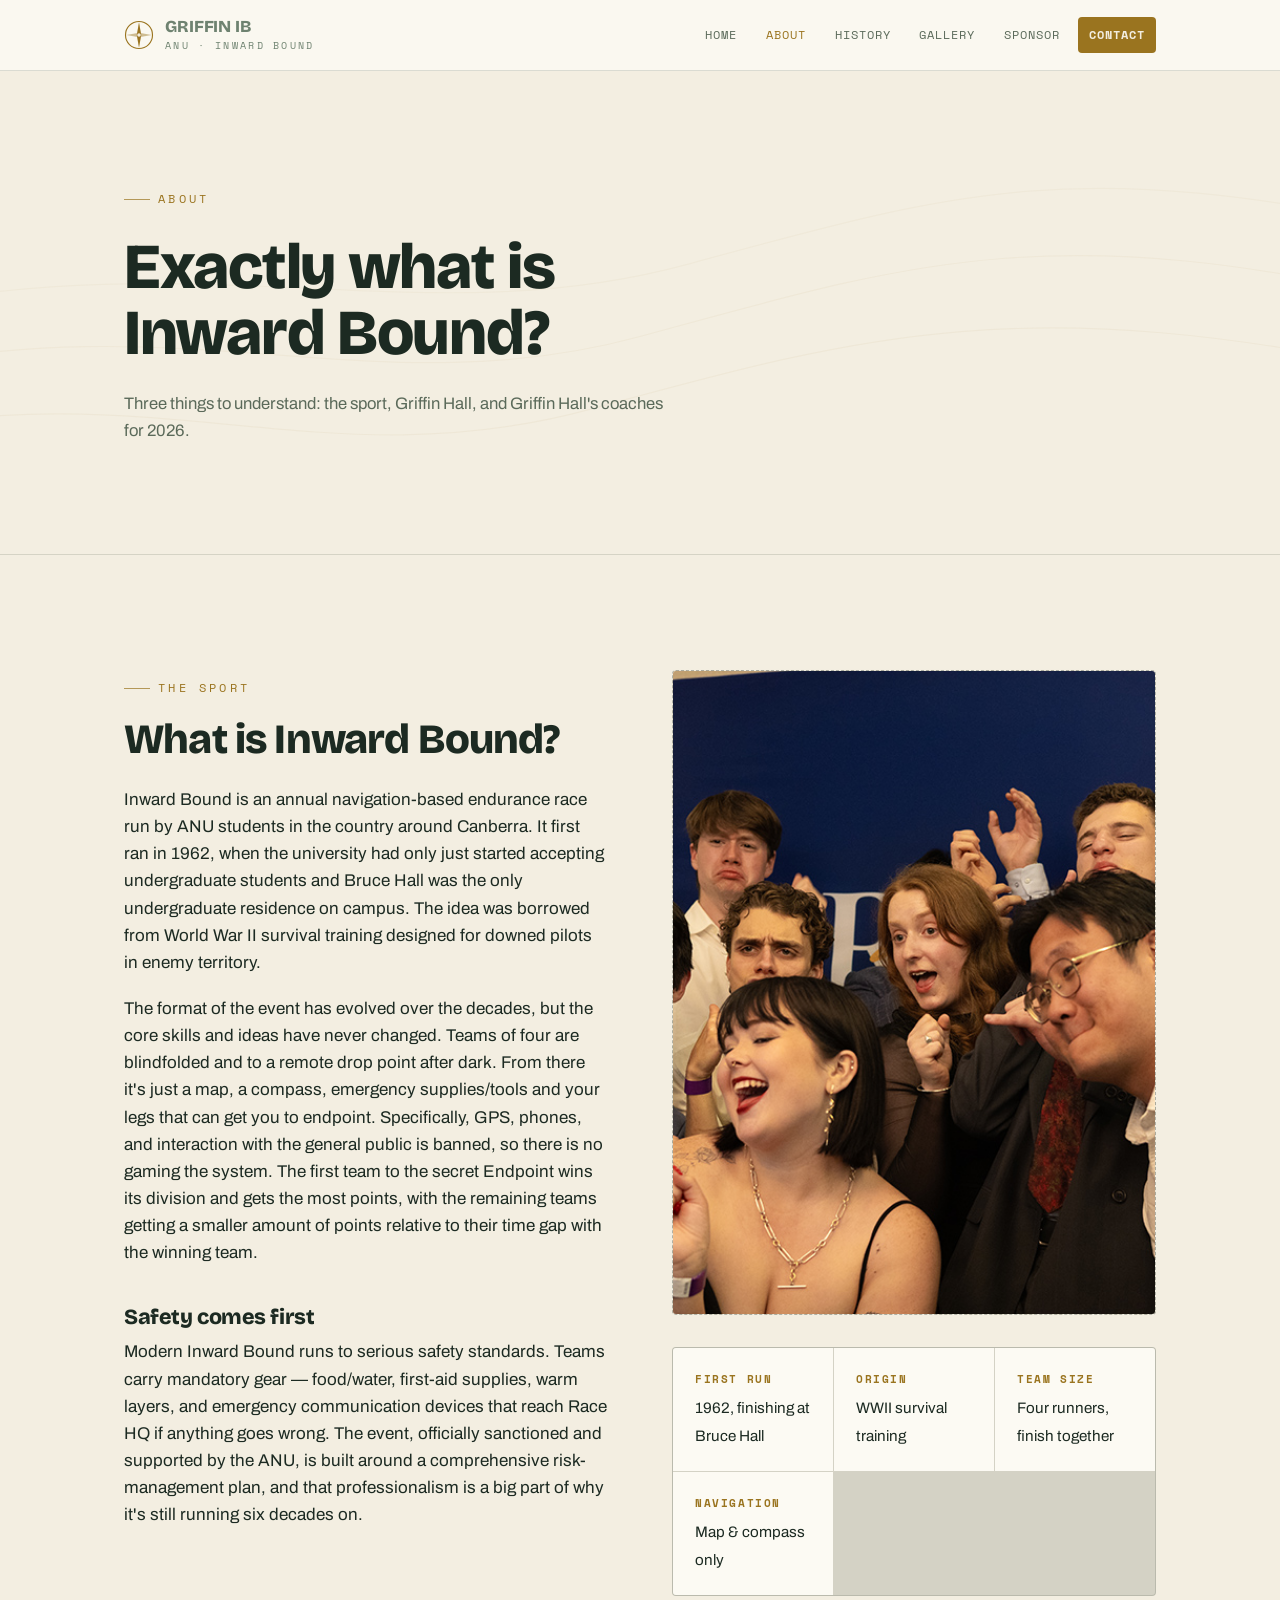
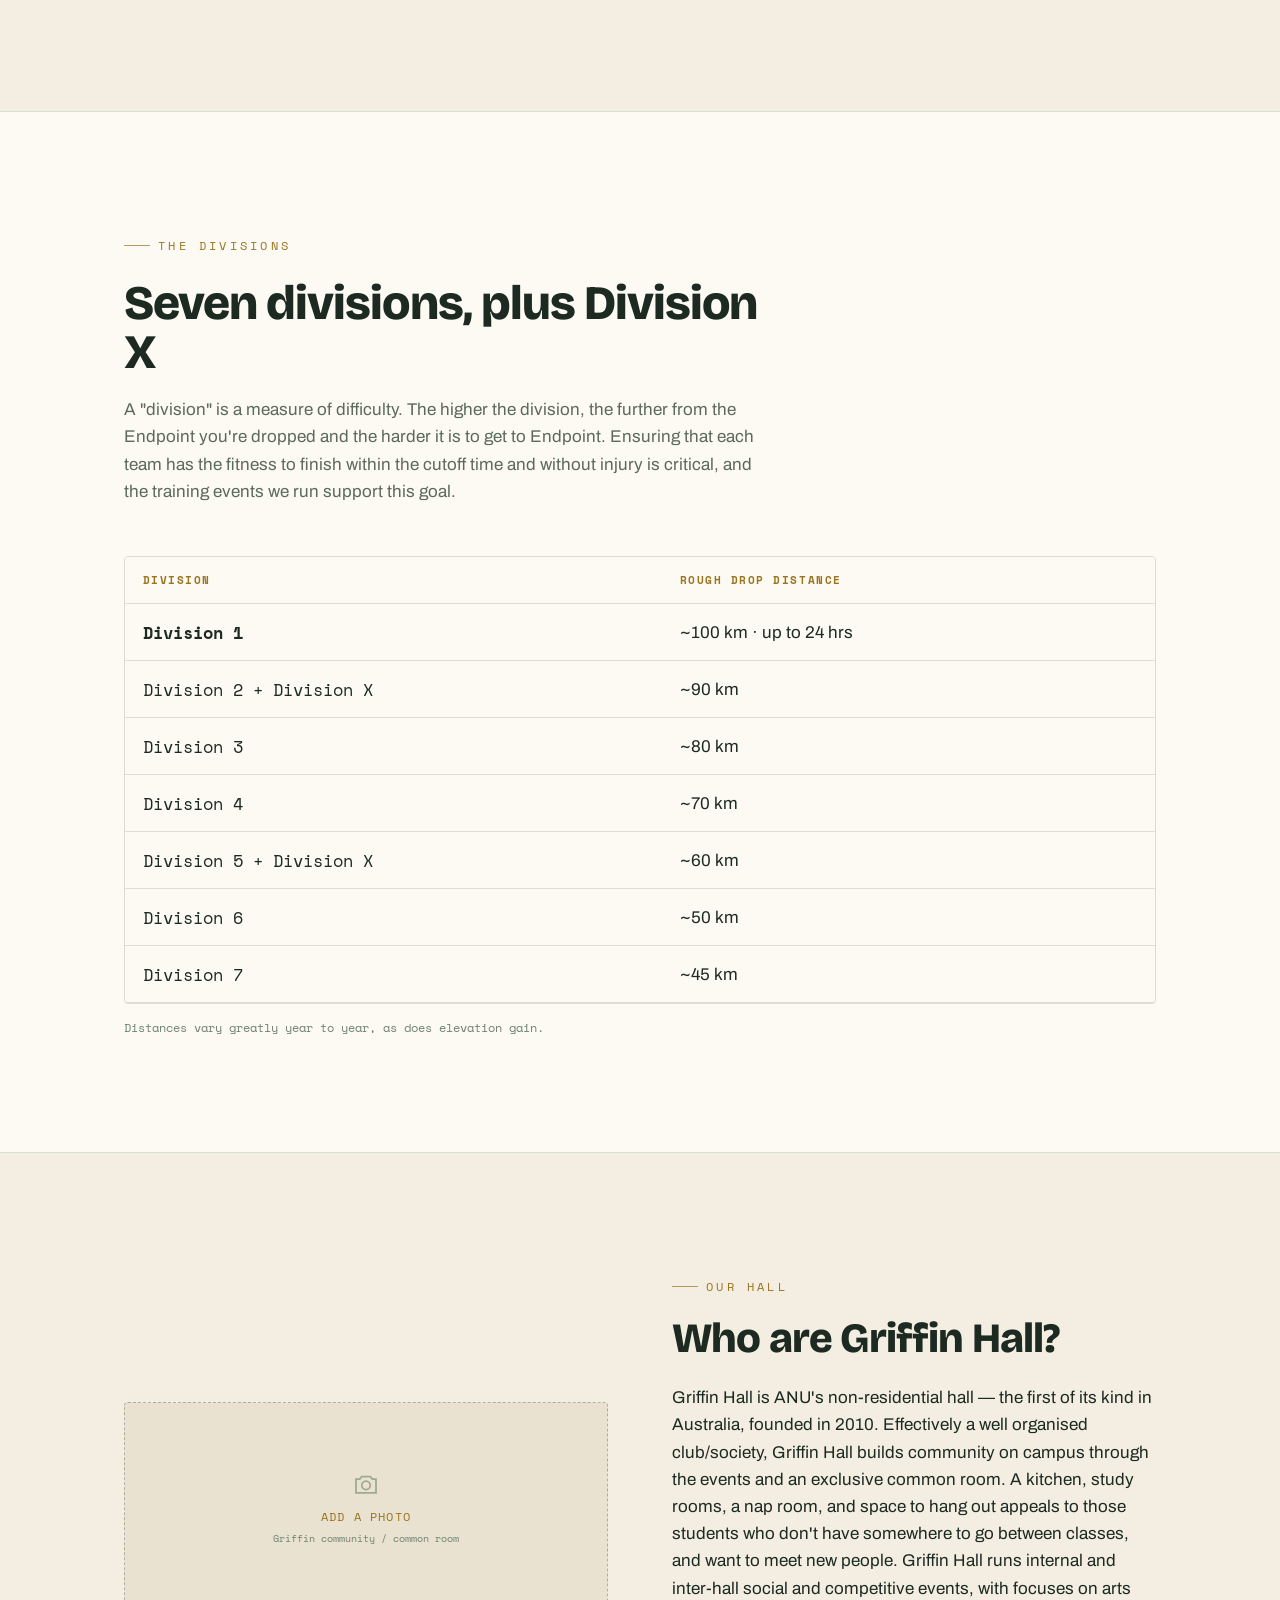
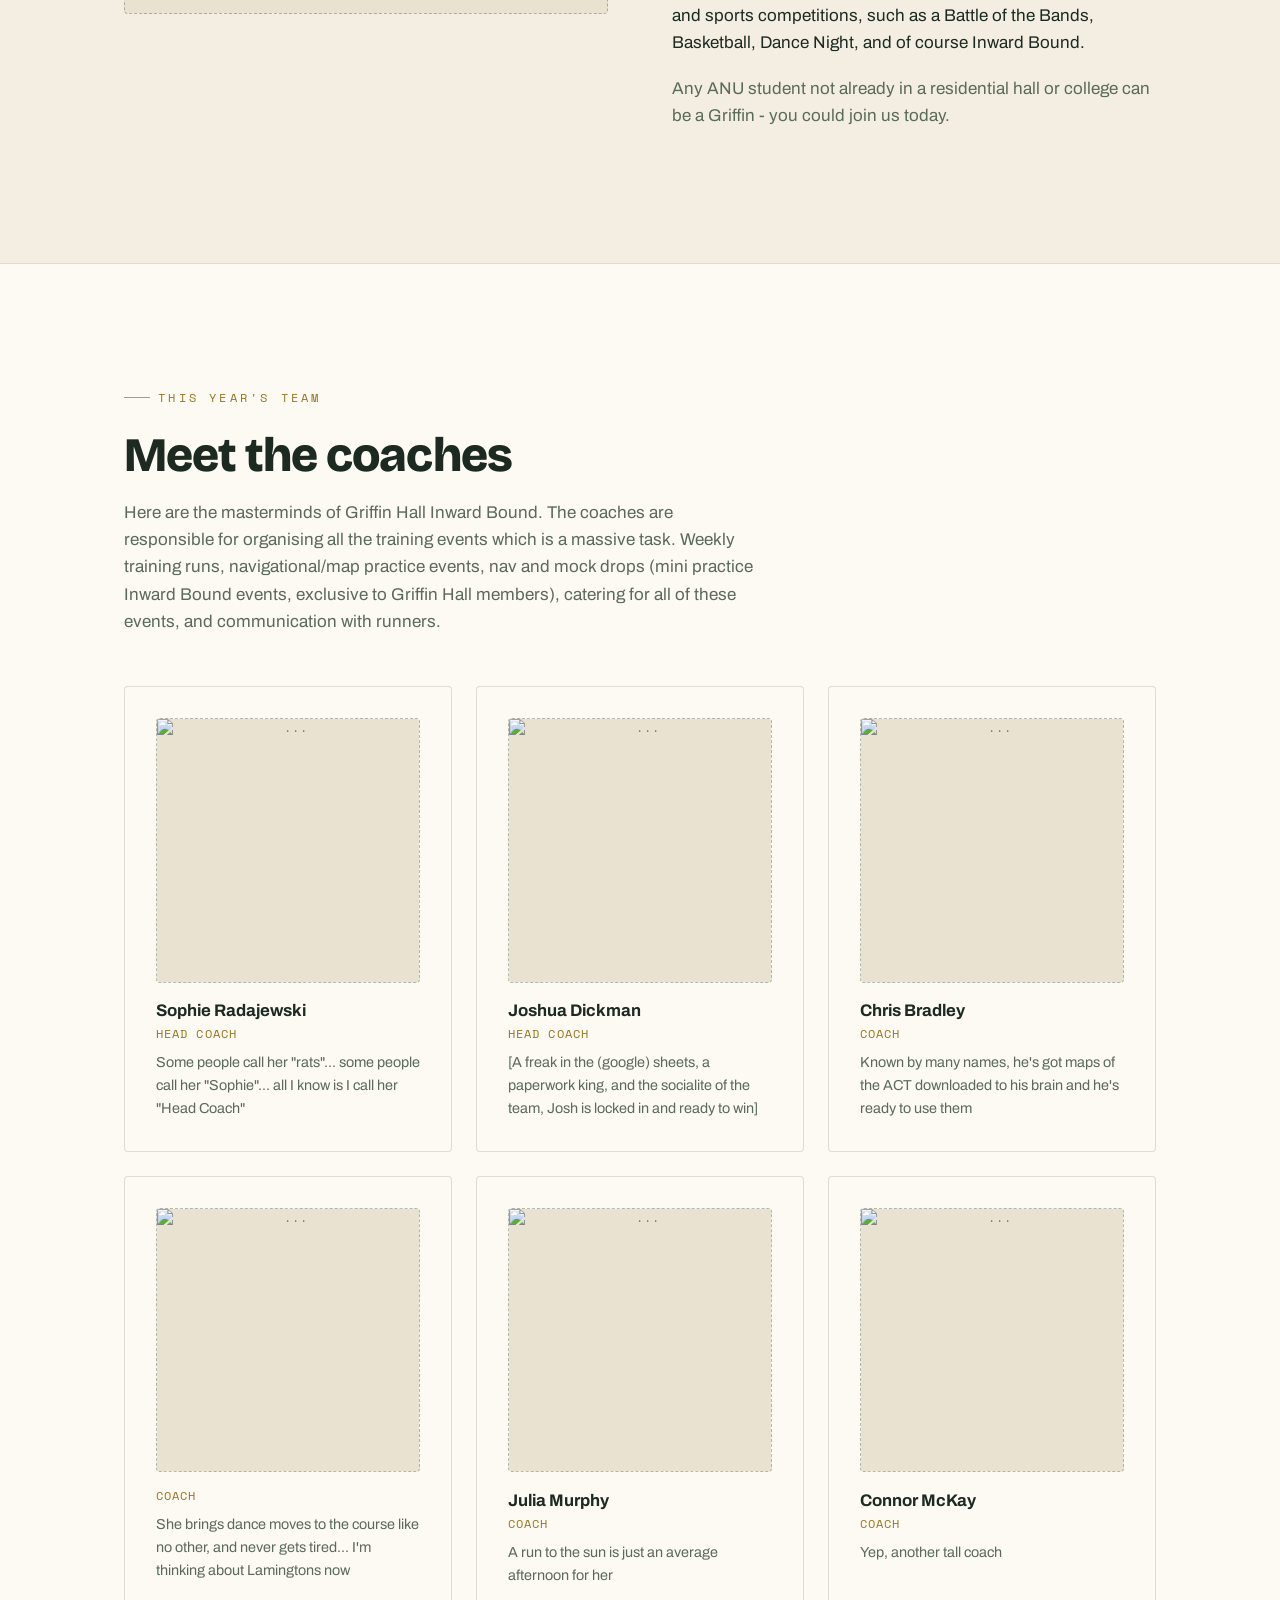
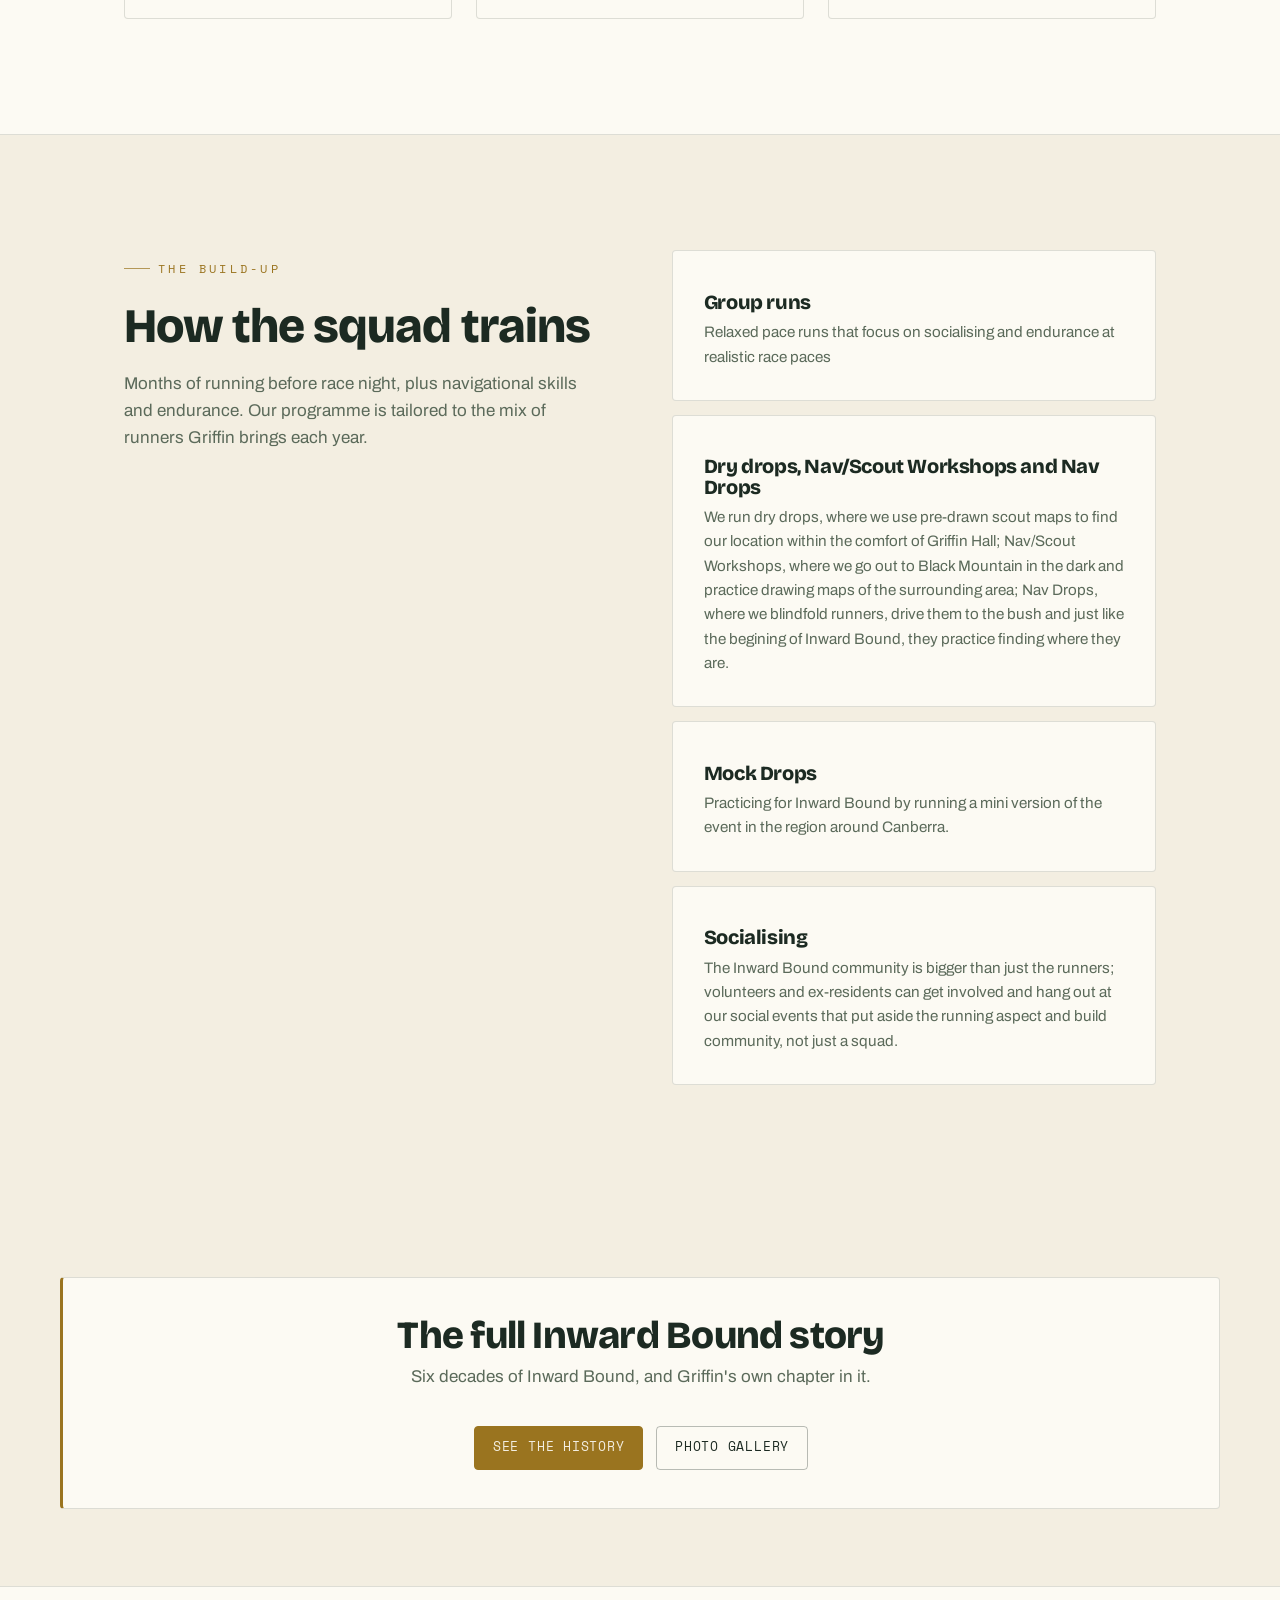
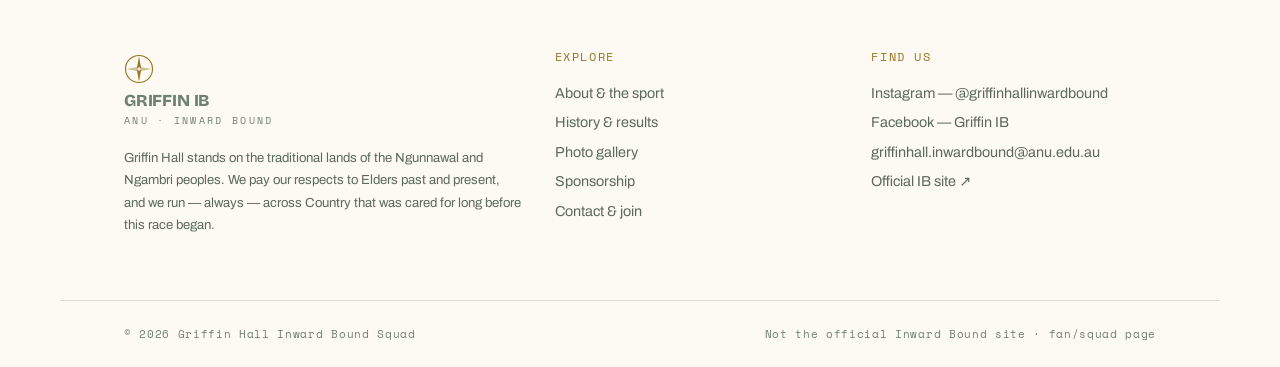
==== commit 98cf122f: "Update about.html" ====
--- a/about.html
+++ b/about.html
@@ -209,9 +209,9 @@
     </div>
     <div>
       <h4>Find us</h4>
-      <a href="#">Instagram — @[griffin.ib]</a>
+      <a href="#">Instagram — @griffinhallinwardbound</a>
       <a href="#">Facebook — Griffin IB</a>
-      <a href="mailto:[squad@email.com]">[squad@email.com]</a>
+      <a href="mailto:griffinhall.inwardbound@anu.edu.au">griffinhall.inwardbound@anu.edu.au</a>
       <a href="https://anuinwardbound.com" target="_blank" rel="noopener">Official IB site ↗</a>
     </div>
   </div>
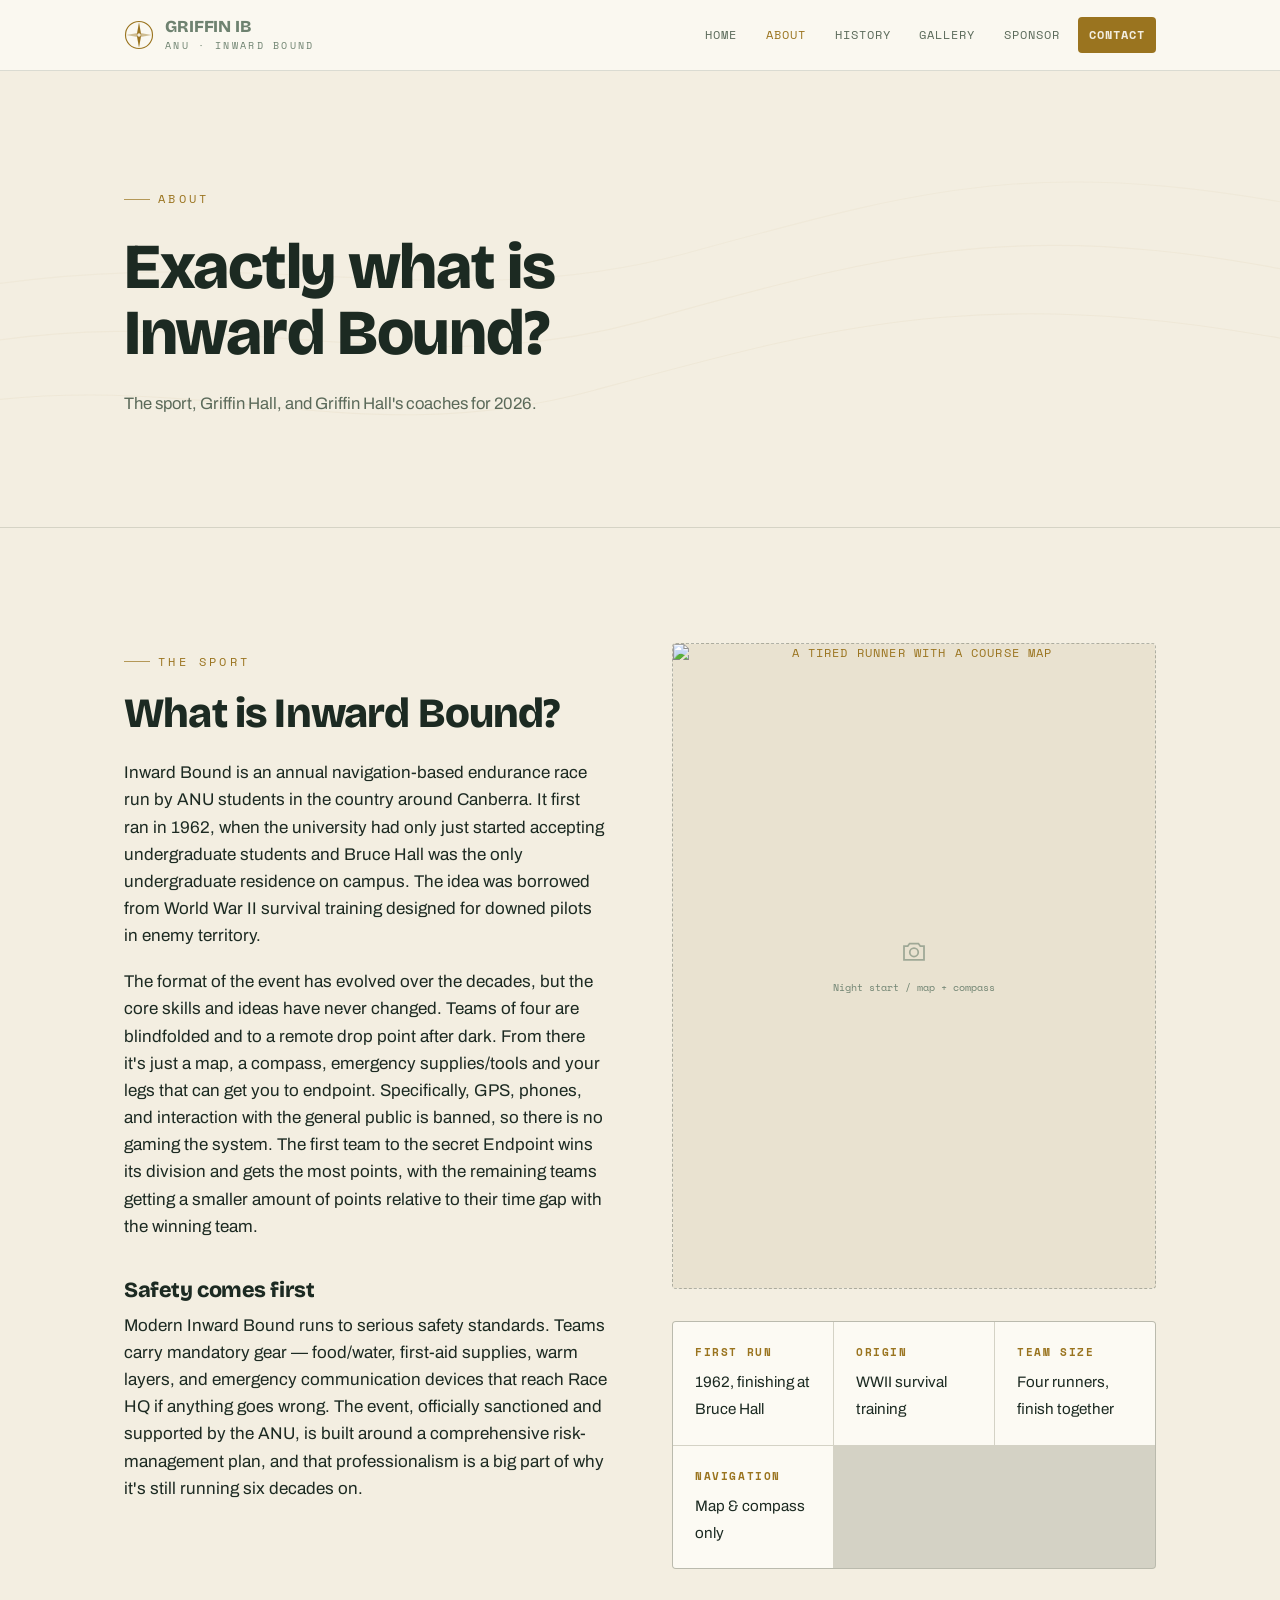
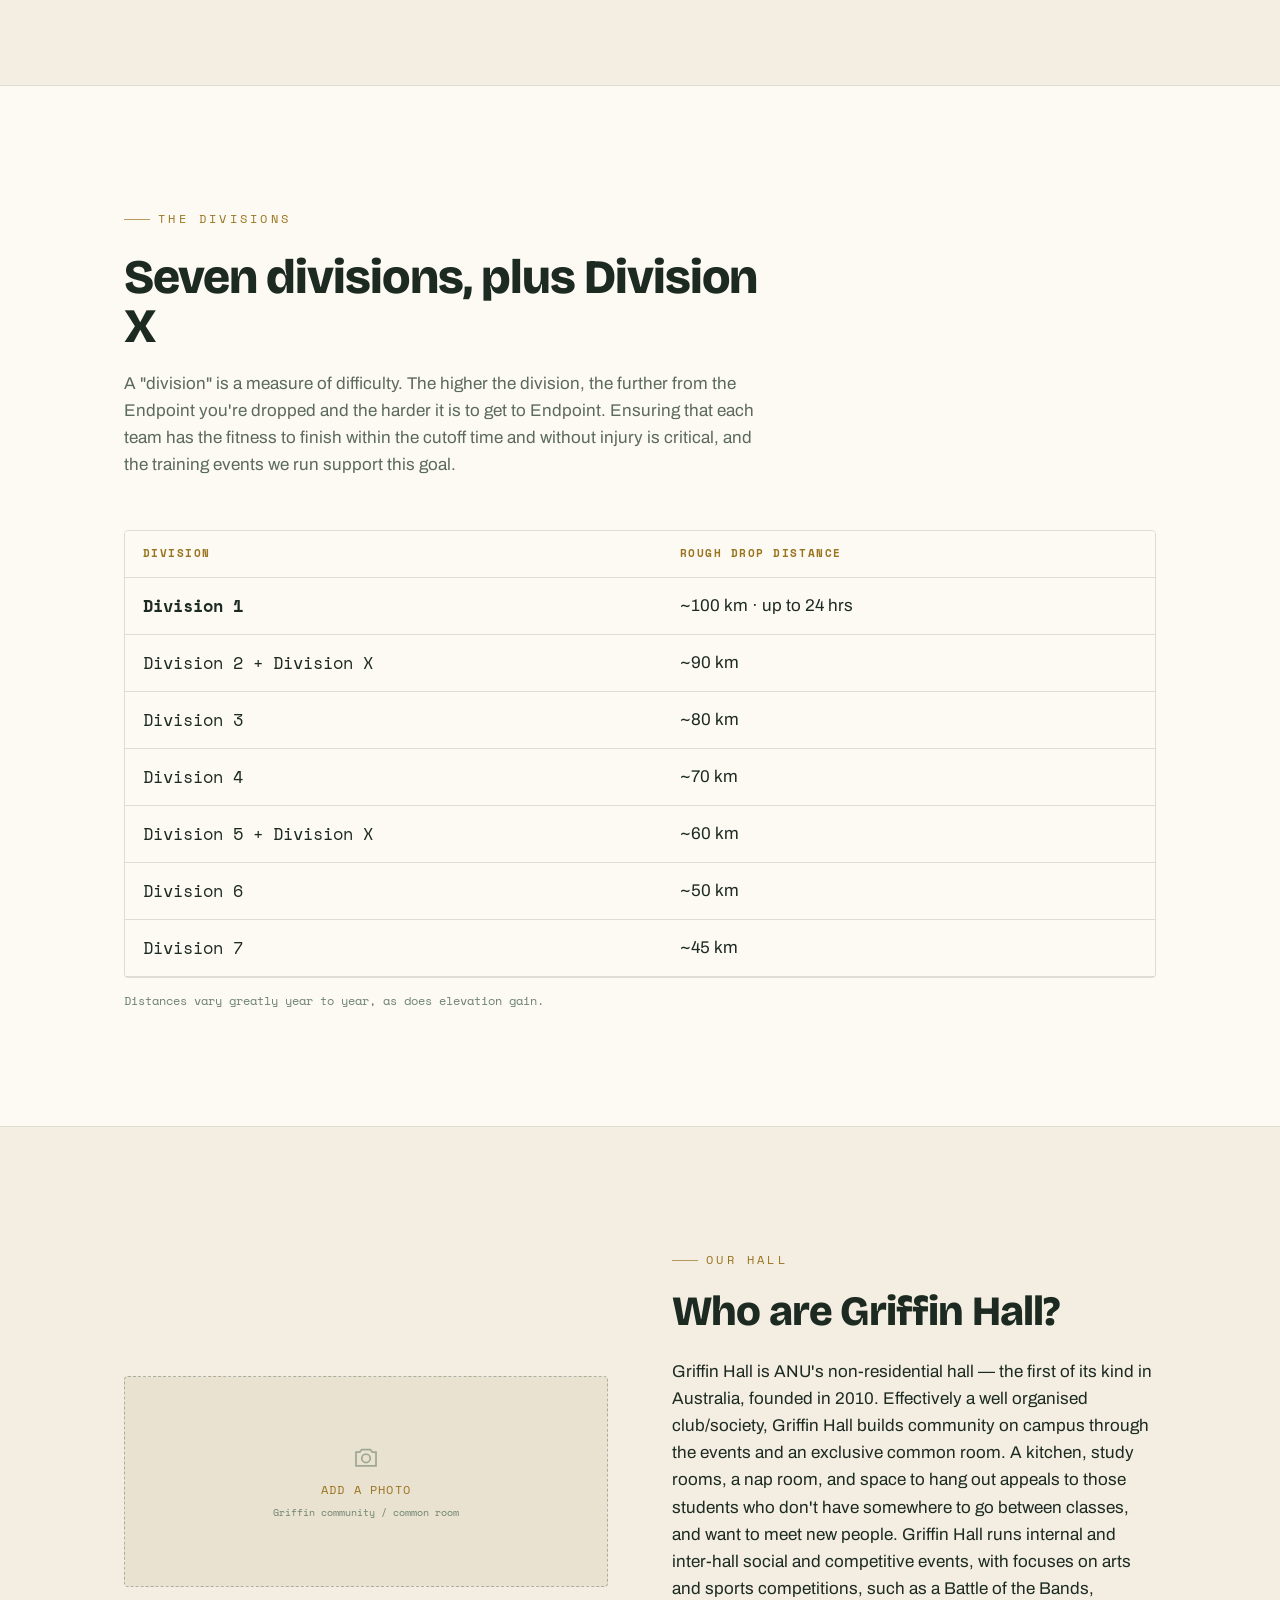
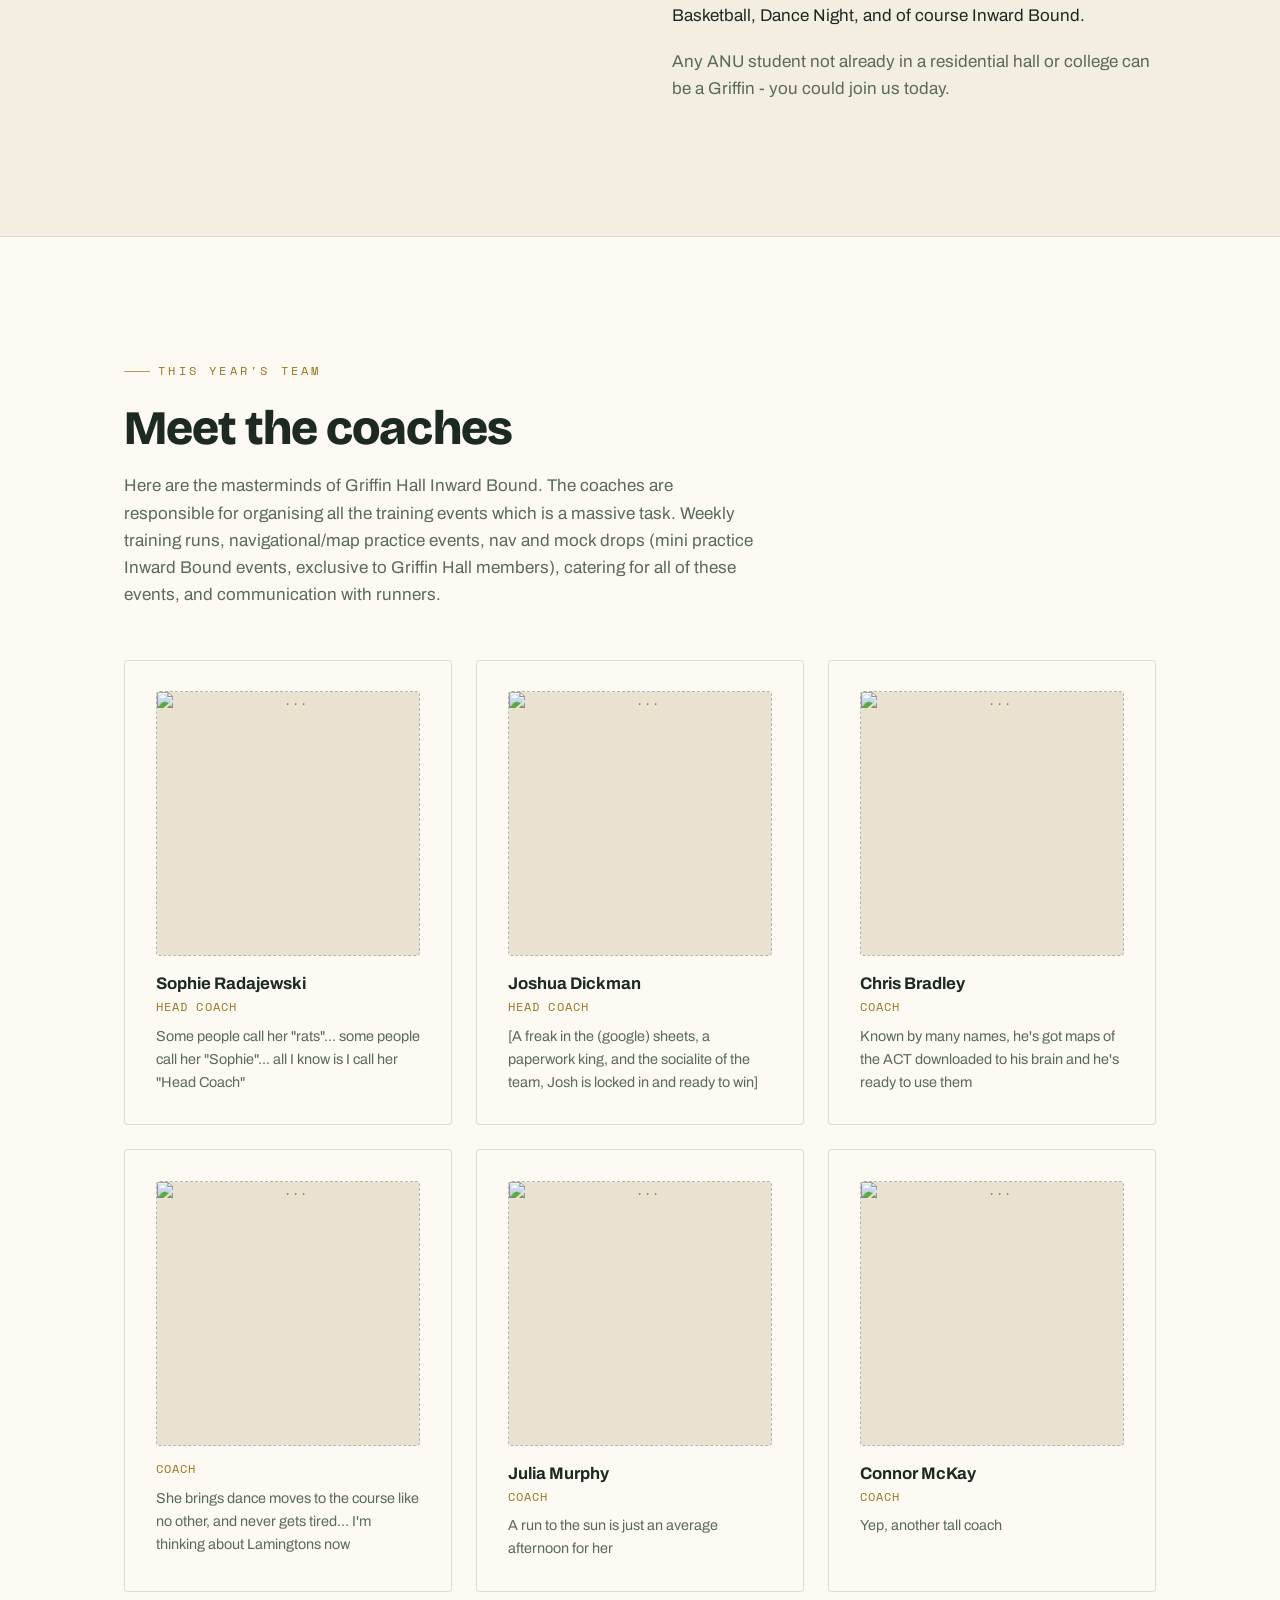
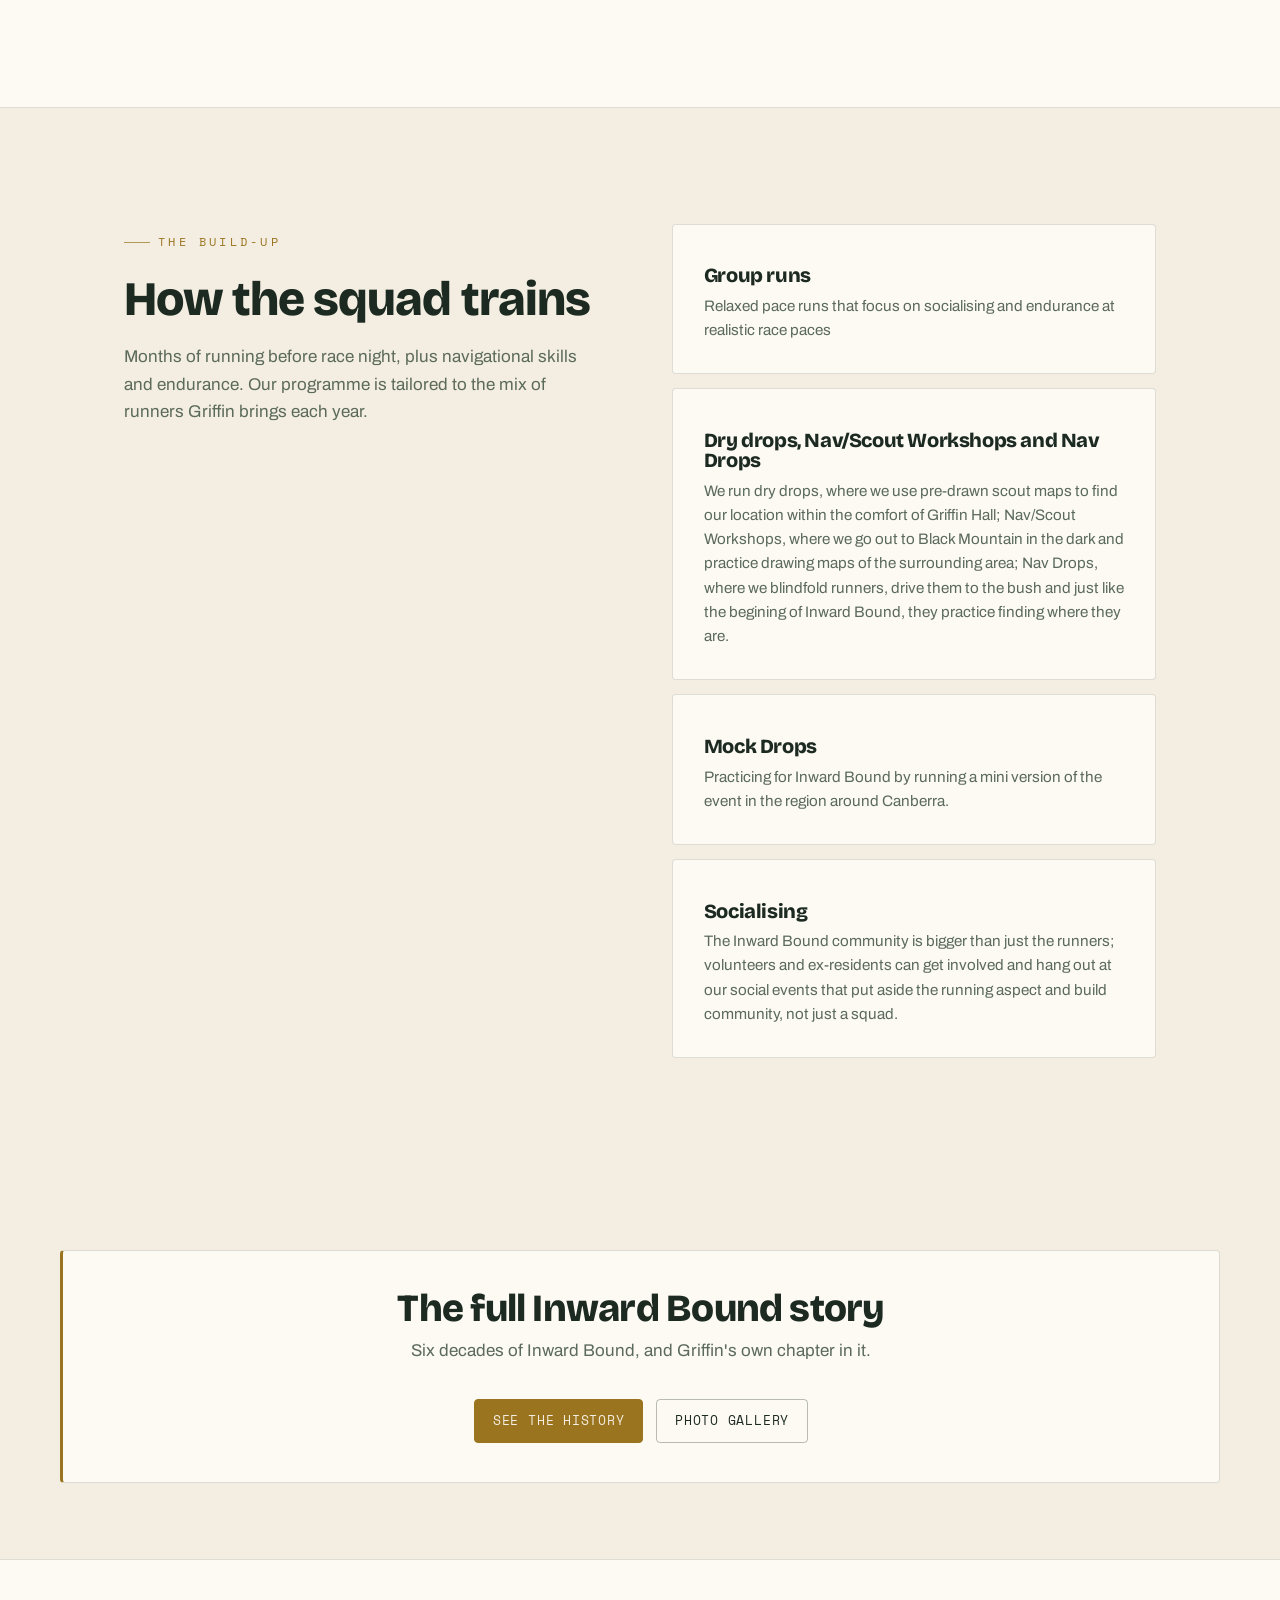
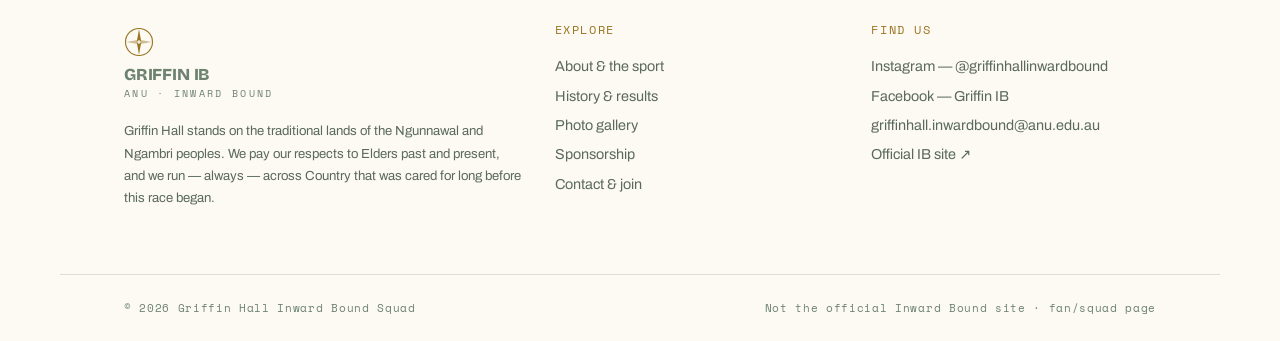
==== commit db641a05: "Update about.html" ====
--- a/about.html
+++ b/about.html
@@ -48,7 +48,7 @@
   <div class="wrap">
     <span class="eyebrow">About</span>
     <h1>Exactly what is Inward Bound?</h1>
-    <p class="lede">Three things to understand: the sport, Griffin Hall, and Griffin Hall's coaches for 2026.</p>
+    <p class="lede">The sport, Griffin Hall, and Griffin Hall's coaches for 2026.</p>
   </div>
 </section>
 
@@ -65,7 +65,7 @@
     </div>
     <div>
       <!-- PHOTO SLOT -->
-      <div class="photo-slot tall"><svg width="30" height="30" viewBox="0 0 24 24" fill="none"><path d="M4 8h3l1.5-2h7L17 8h3v11H4z" stroke="currentColor" stroke-width="1.4"/><circle cx="12" cy="13" r="3.4" stroke="currentColor" stroke-width="1.4"/></svg><span class="ps-label"><img src="Social_1.jpg" class="filled" alt="A tired runner with a course map"></span><span class="ps-sub">Night start / map + compass</span></div>
+      <div class="photo-slot tall"><svg width="30" height="30" viewBox="0 0 24 24" fill="none"><path d="M4 8h3l1.5-2h7L17 8h3v11H4z" stroke="currentColor" stroke-width="1.4"/><circle cx="12" cy="13" r="3.4" stroke="currentColor" stroke-width="1.4"/></svg><span class="ps-label"><img src="3N6A6391.jpg" class="filled" alt="A tired runner with a course map"></span><span class="ps-sub">Night start / map + compass</span></div>
      
       <div class="facts mt-2">
         <div class="fact"><b>First run</b><span>1962, finishing at Bruce Hall</span></div>
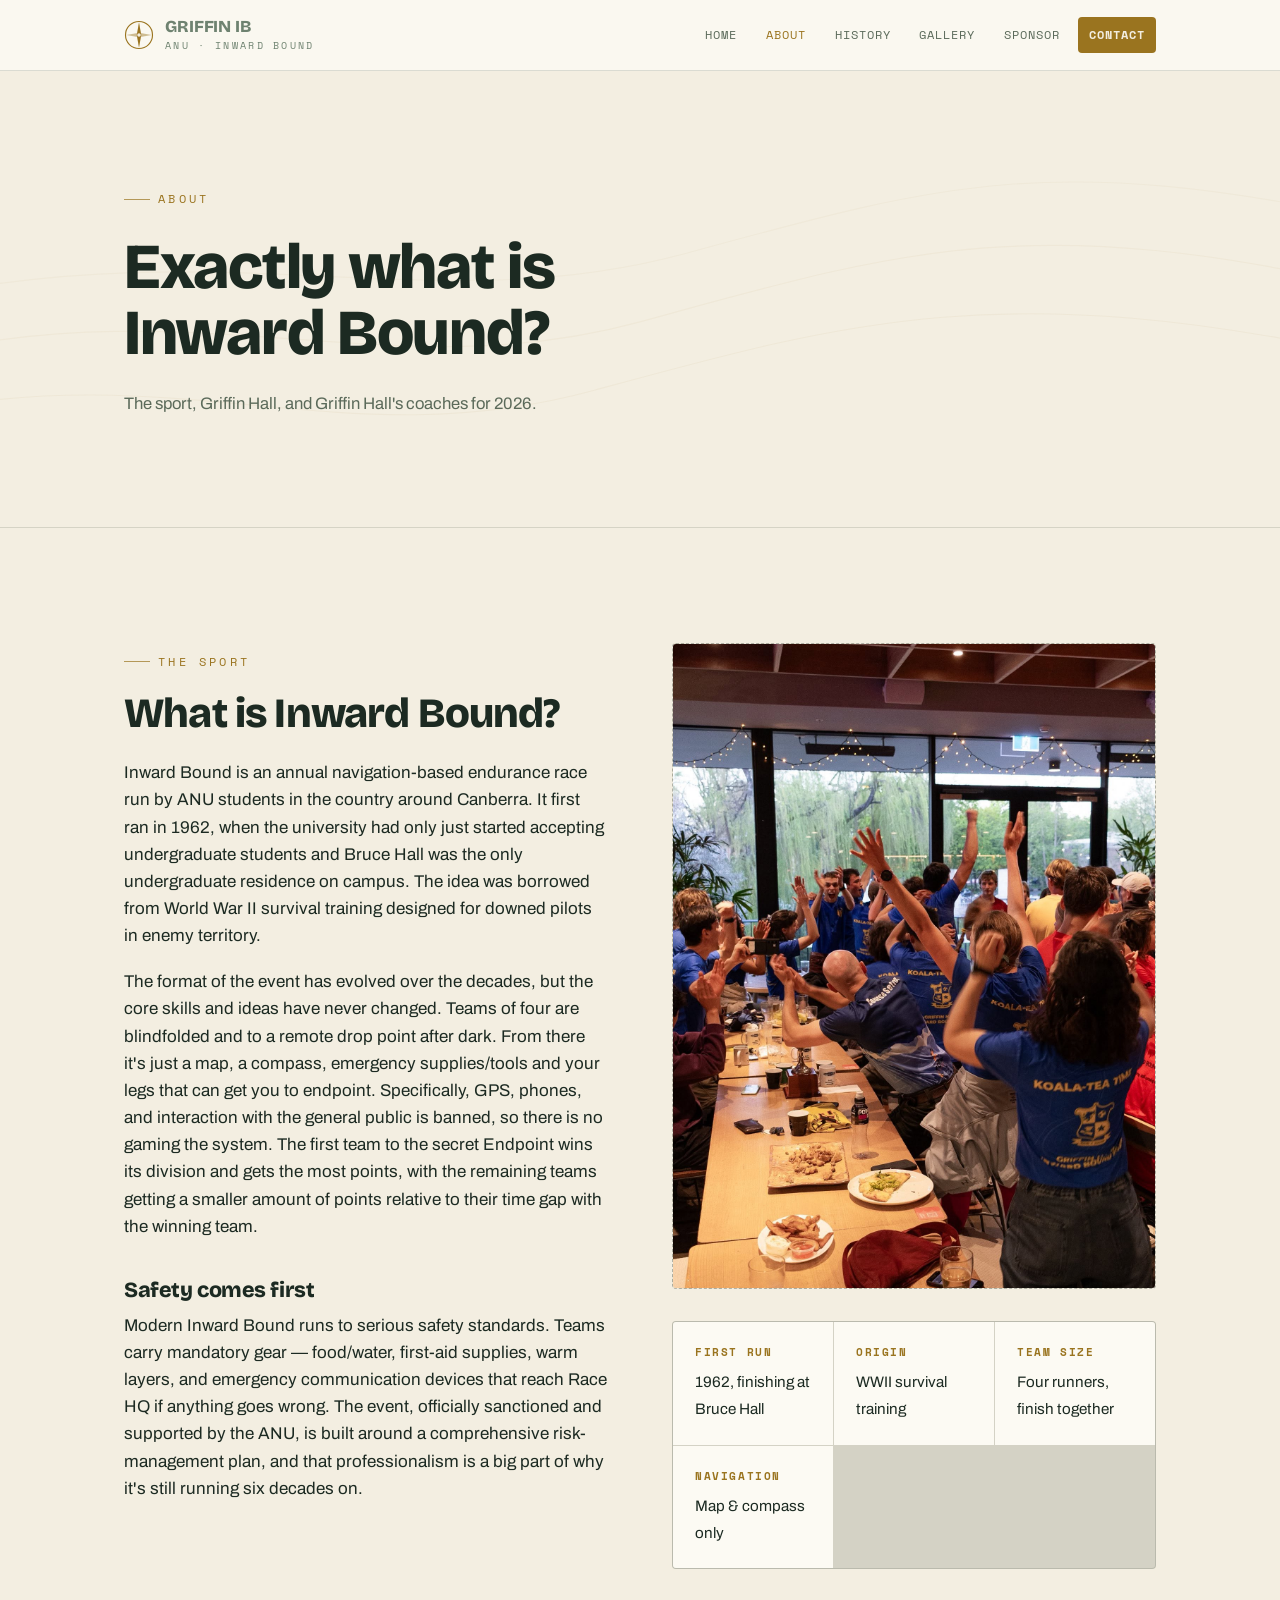
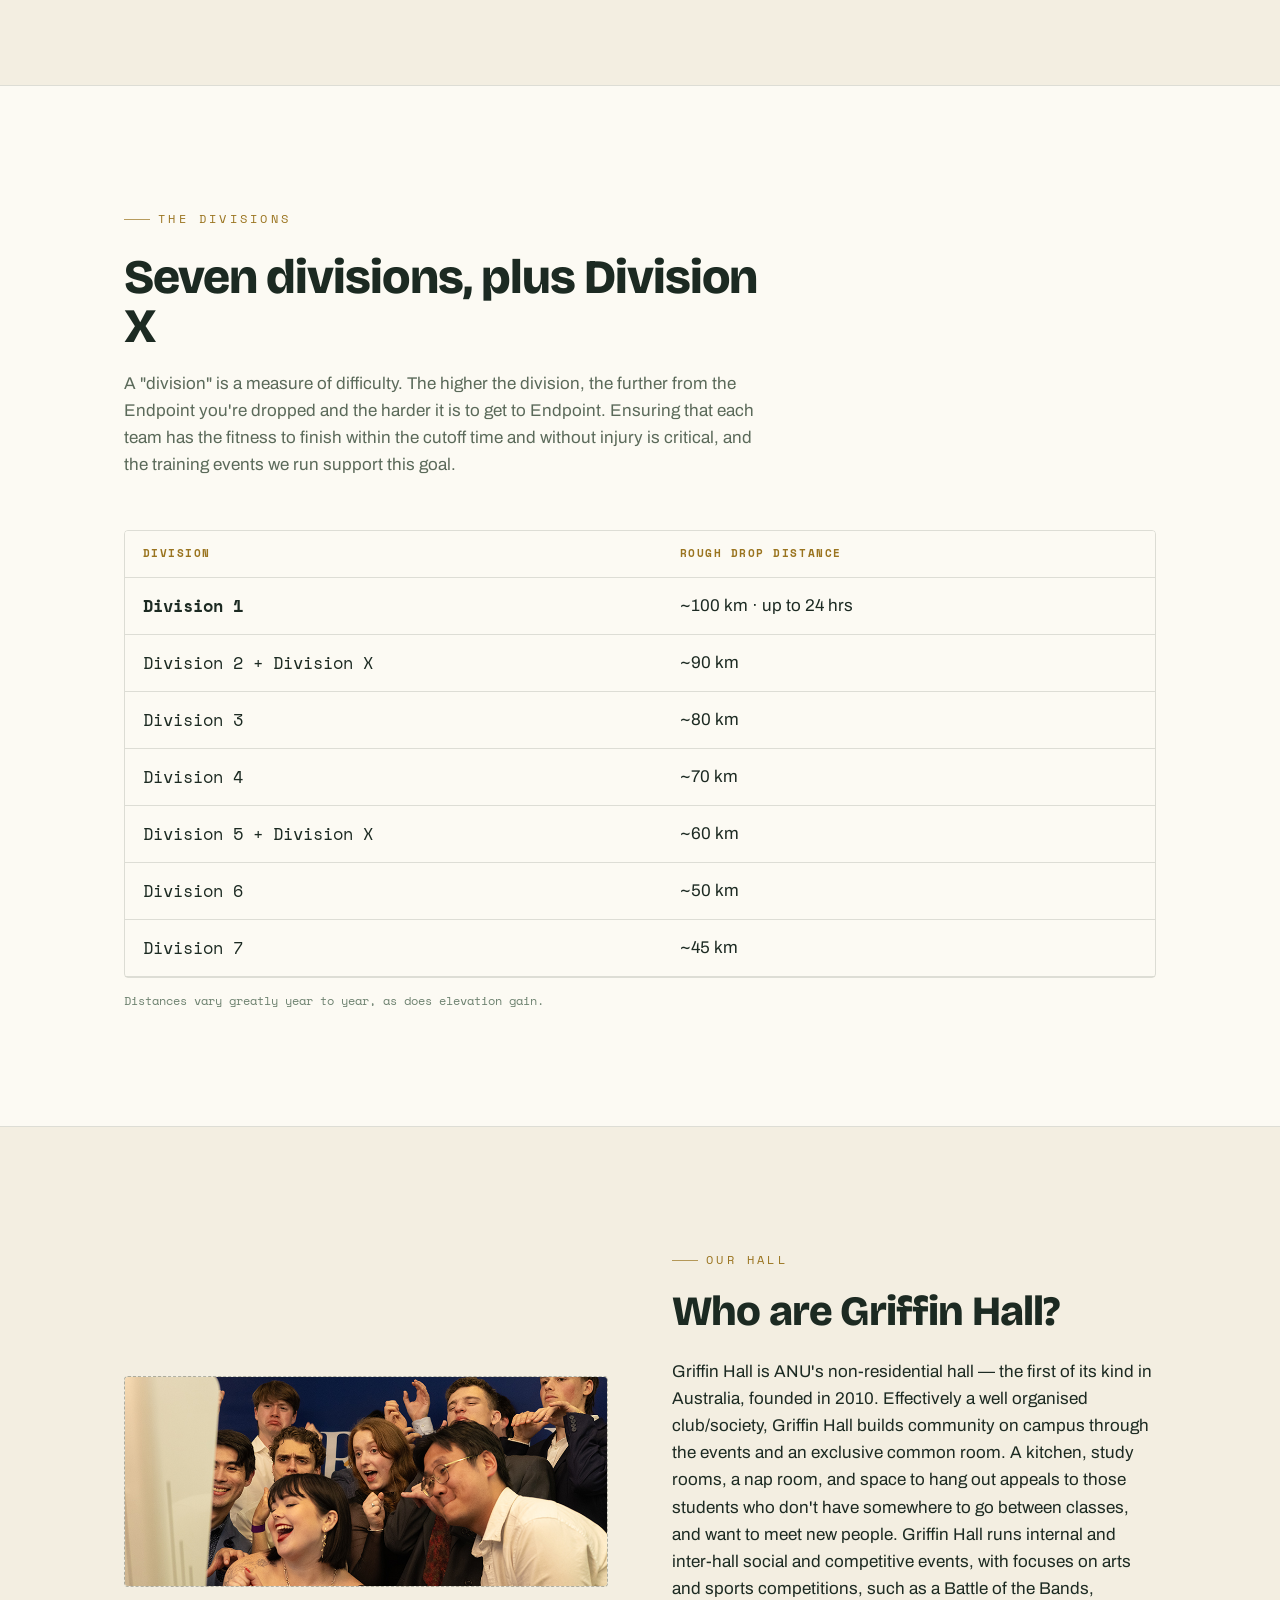
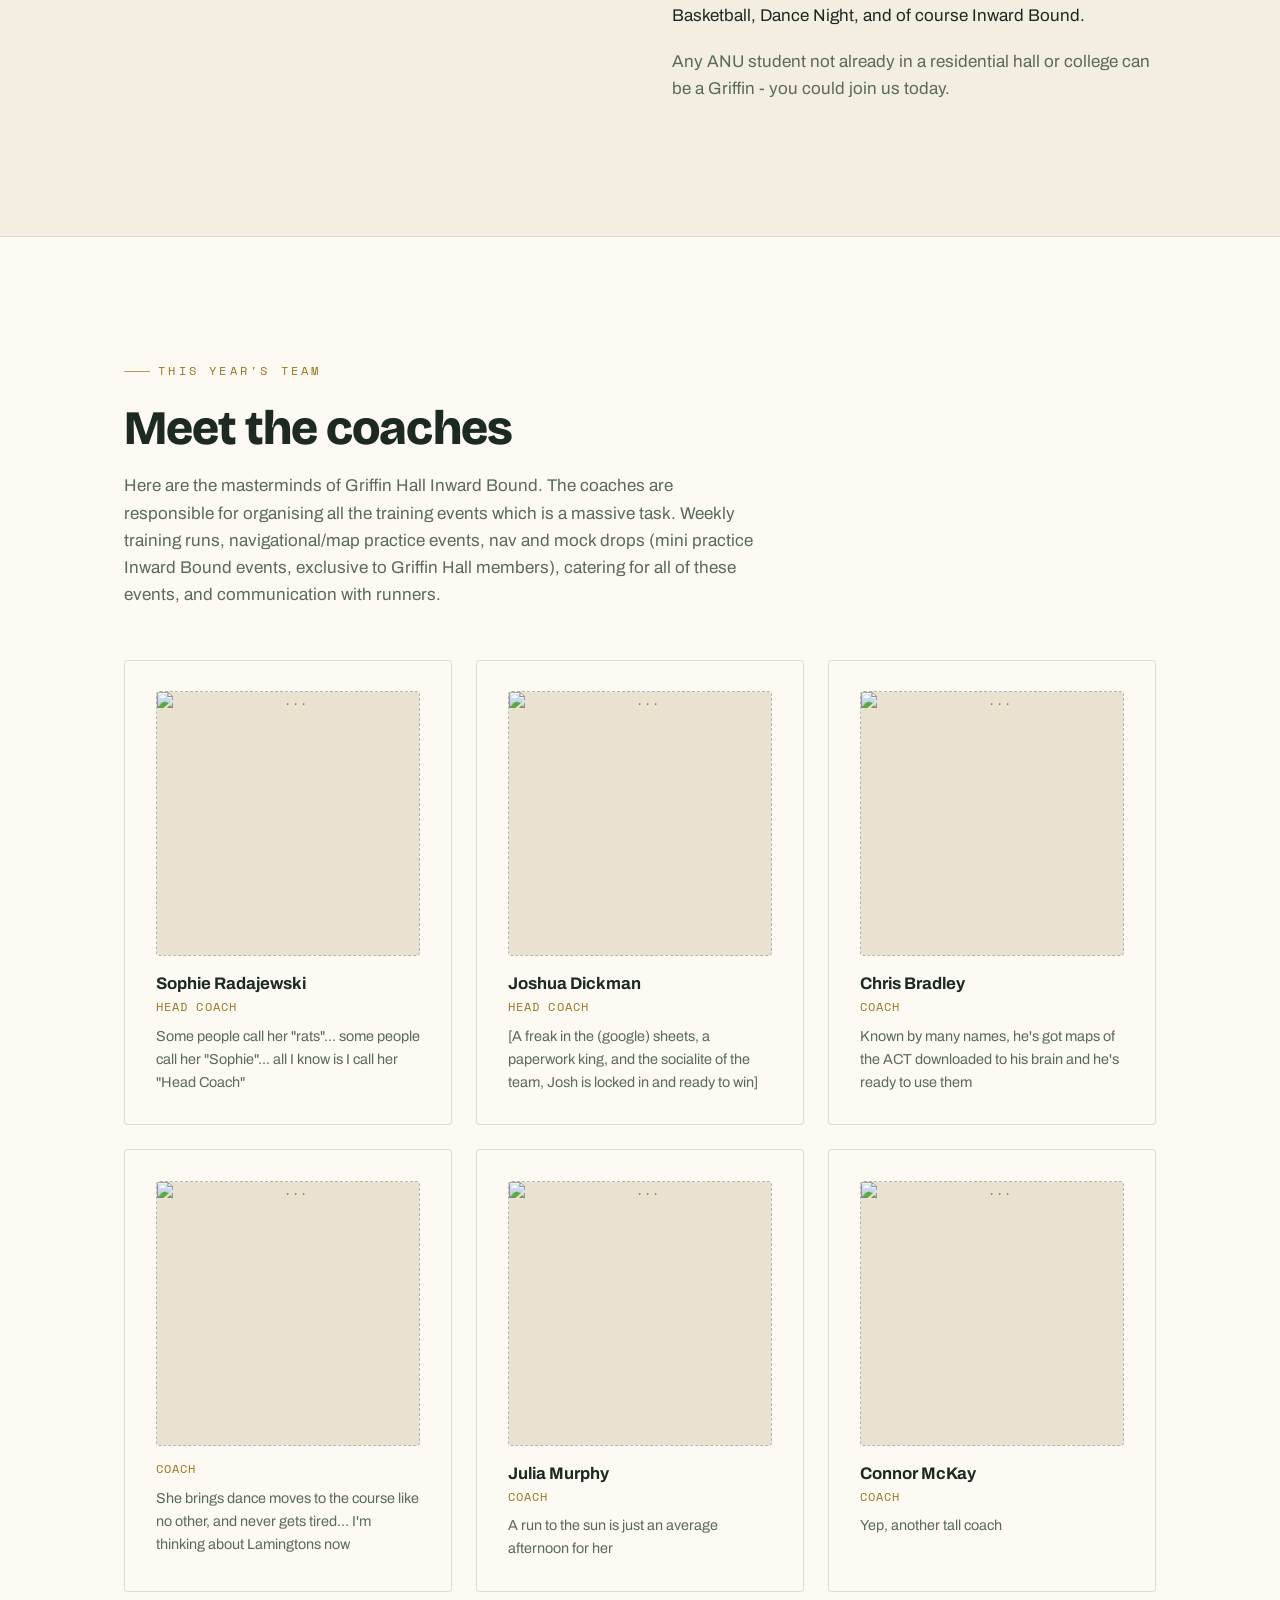
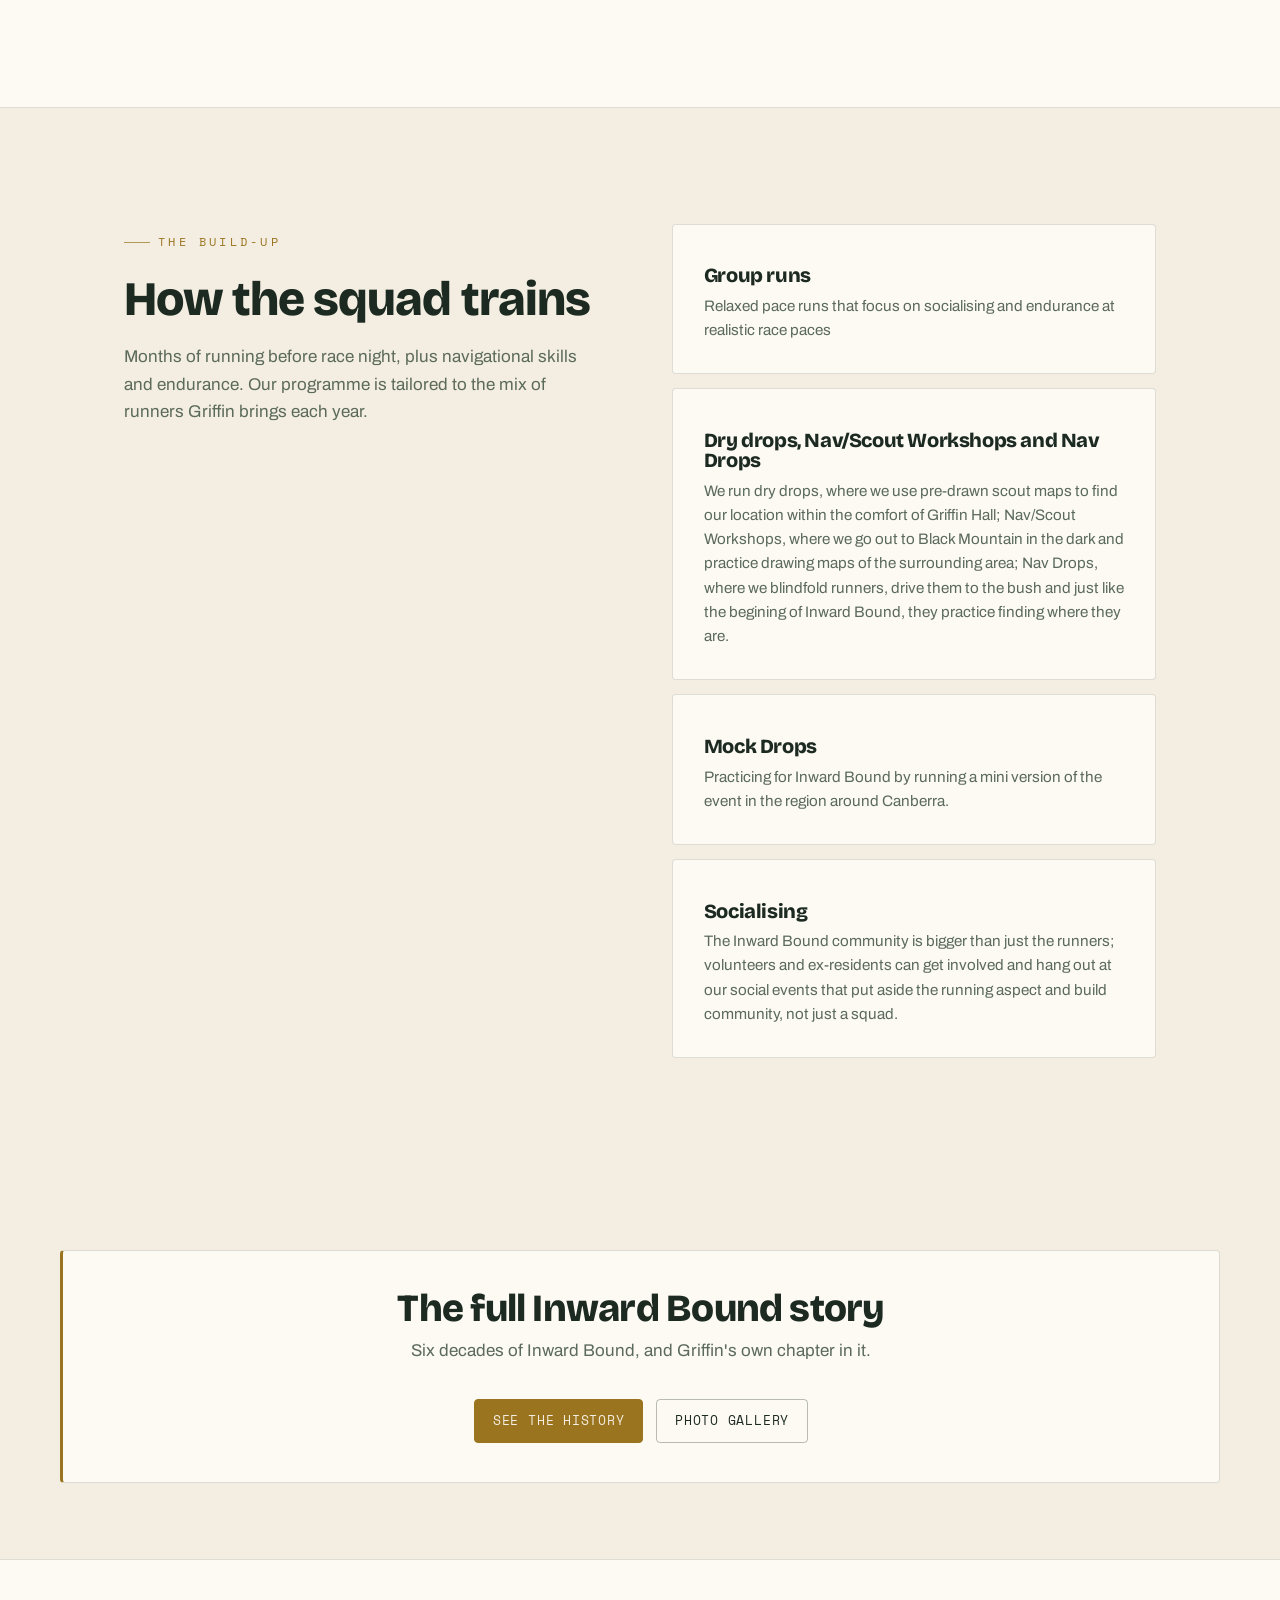
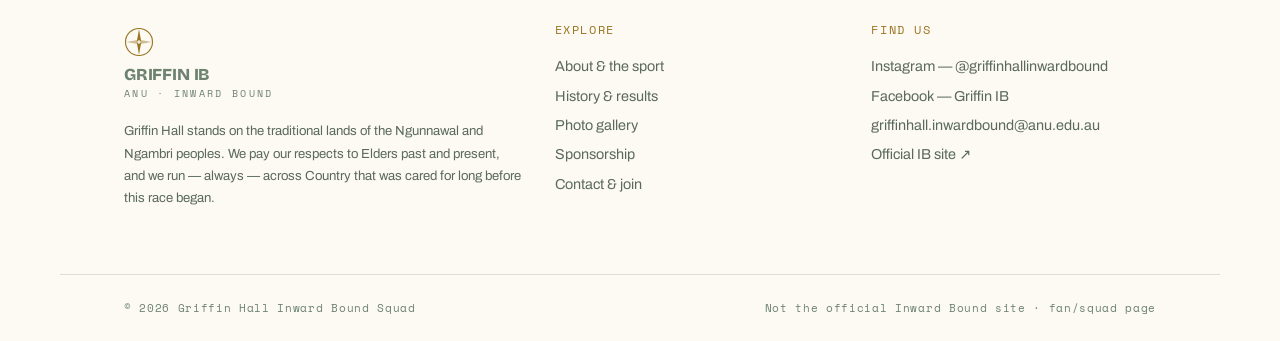
==== commit 548bd8e1: "Update about.html" ====
--- a/about.html
+++ b/about.html
@@ -65,7 +65,7 @@
     </div>
     <div>
       <!-- PHOTO SLOT -->
-      <div class="photo-slot tall"><svg width="30" height="30" viewBox="0 0 24 24" fill="none"><path d="M4 8h3l1.5-2h7L17 8h3v11H4z" stroke="currentColor" stroke-width="1.4"/><circle cx="12" cy="13" r="3.4" stroke="currentColor" stroke-width="1.4"/></svg><span class="ps-label"><img src="3N6A6391.jpg" class="filled" alt="A tired runner with a course map"></span><span class="ps-sub">Night start / map + compass</span></div>
+      <div class="photo-slot tall"><svg width="30" height="30" viewBox="0 0 24 24" fill="none"><path d="M4 8h3l1.5-2h7L17 8h3v11H4z" stroke="currentColor" stroke-width="1.4"/><circle cx="12" cy="13" r="3.4" stroke="currentColor" stroke-width="1.4"/></svg><span class="ps-label"><img src="574568462_1248562760601721_633467738255479349_n.jpg" class="filled" alt="A tired runner with a course map"></span><span class="ps-sub">Night start / map + compass</span></div>
      
       <div class="facts mt-2">
         <div class="fact"><b>First run</b><span>1962, finishing at Bruce Hall</span></div>
@@ -105,7 +105,7 @@
 <!-- ===== GRIFFIN HALL ===== -->
 <section class="pad">
   <div class="wrap grid cols-2" style="gap:clamp(28px,5vw,64px);align-items:center">
-    <div class="photo-slot wide"><svg width="30" height="30" viewBox="0 0 24 24" fill="none"><path d="M4 8h3l1.5-2h7L17 8h3v11H4z" stroke="currentColor" stroke-width="1.4"/><circle cx="12" cy="13" r="3.4" stroke="currentColor" stroke-width="1.4"/></svg><span class="ps-label">Add a photo</span><span class="ps-sub">Griffin community / common room</span></div>
+    <div class="photo-slot wide"><svg width="30" height="30" viewBox="0 0 24 24" fill="none"><path d="M4 8h3l1.5-2h7L17 8h3v11H4z" stroke="currentColor" stroke-width="1.4"/><circle cx="12" cy="13" r="3.4" stroke="currentColor" stroke-width="1.4"/></svg><span class="ps-label"><img src="Social_1.jpg" class="filled" alt="A tired runner with a course map"></span><span class="ps-sub">Griffin community / common room</span></div>
     <div class="prose">
       <span class="eyebrow">Our hall</span>
       <h2 style="font-size:clamp(1.8rem,4vw,2.6rem);margin:.5em 0 .6em">Who are Griffin Hall?</h2>
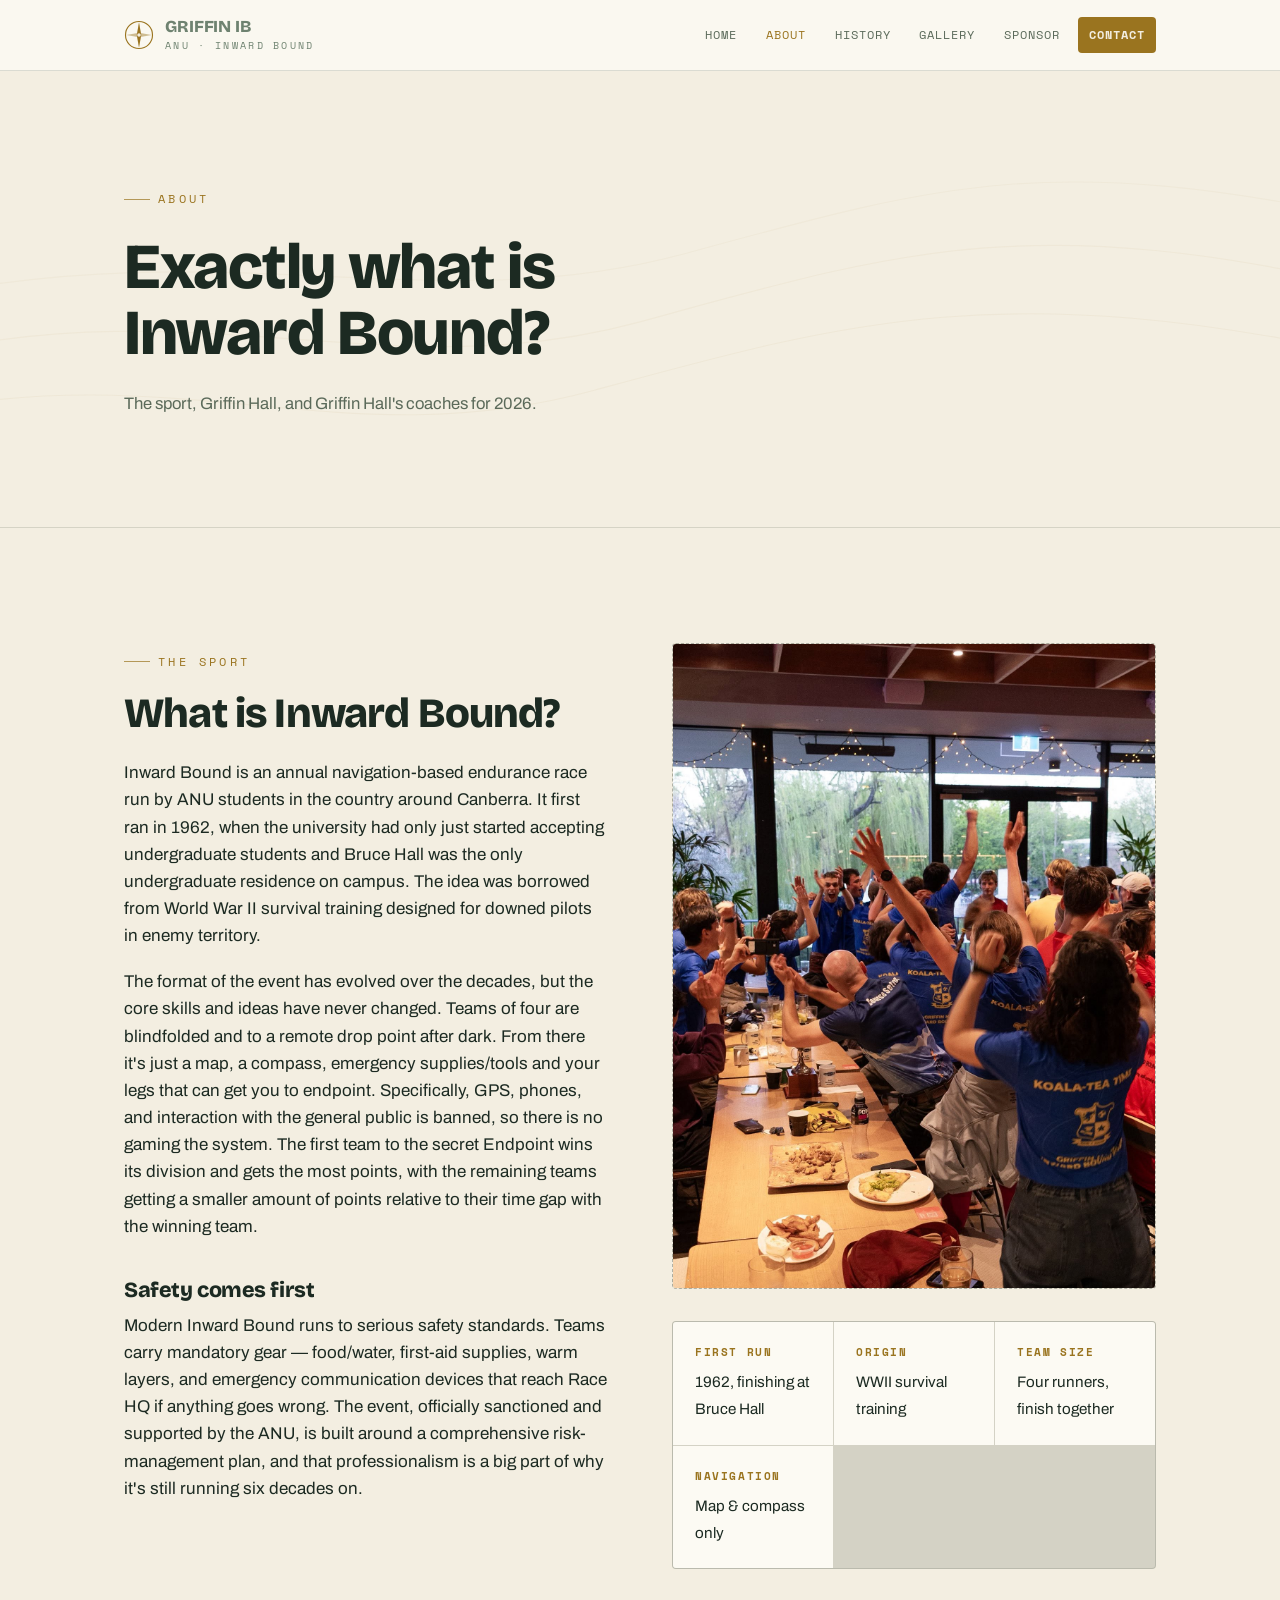
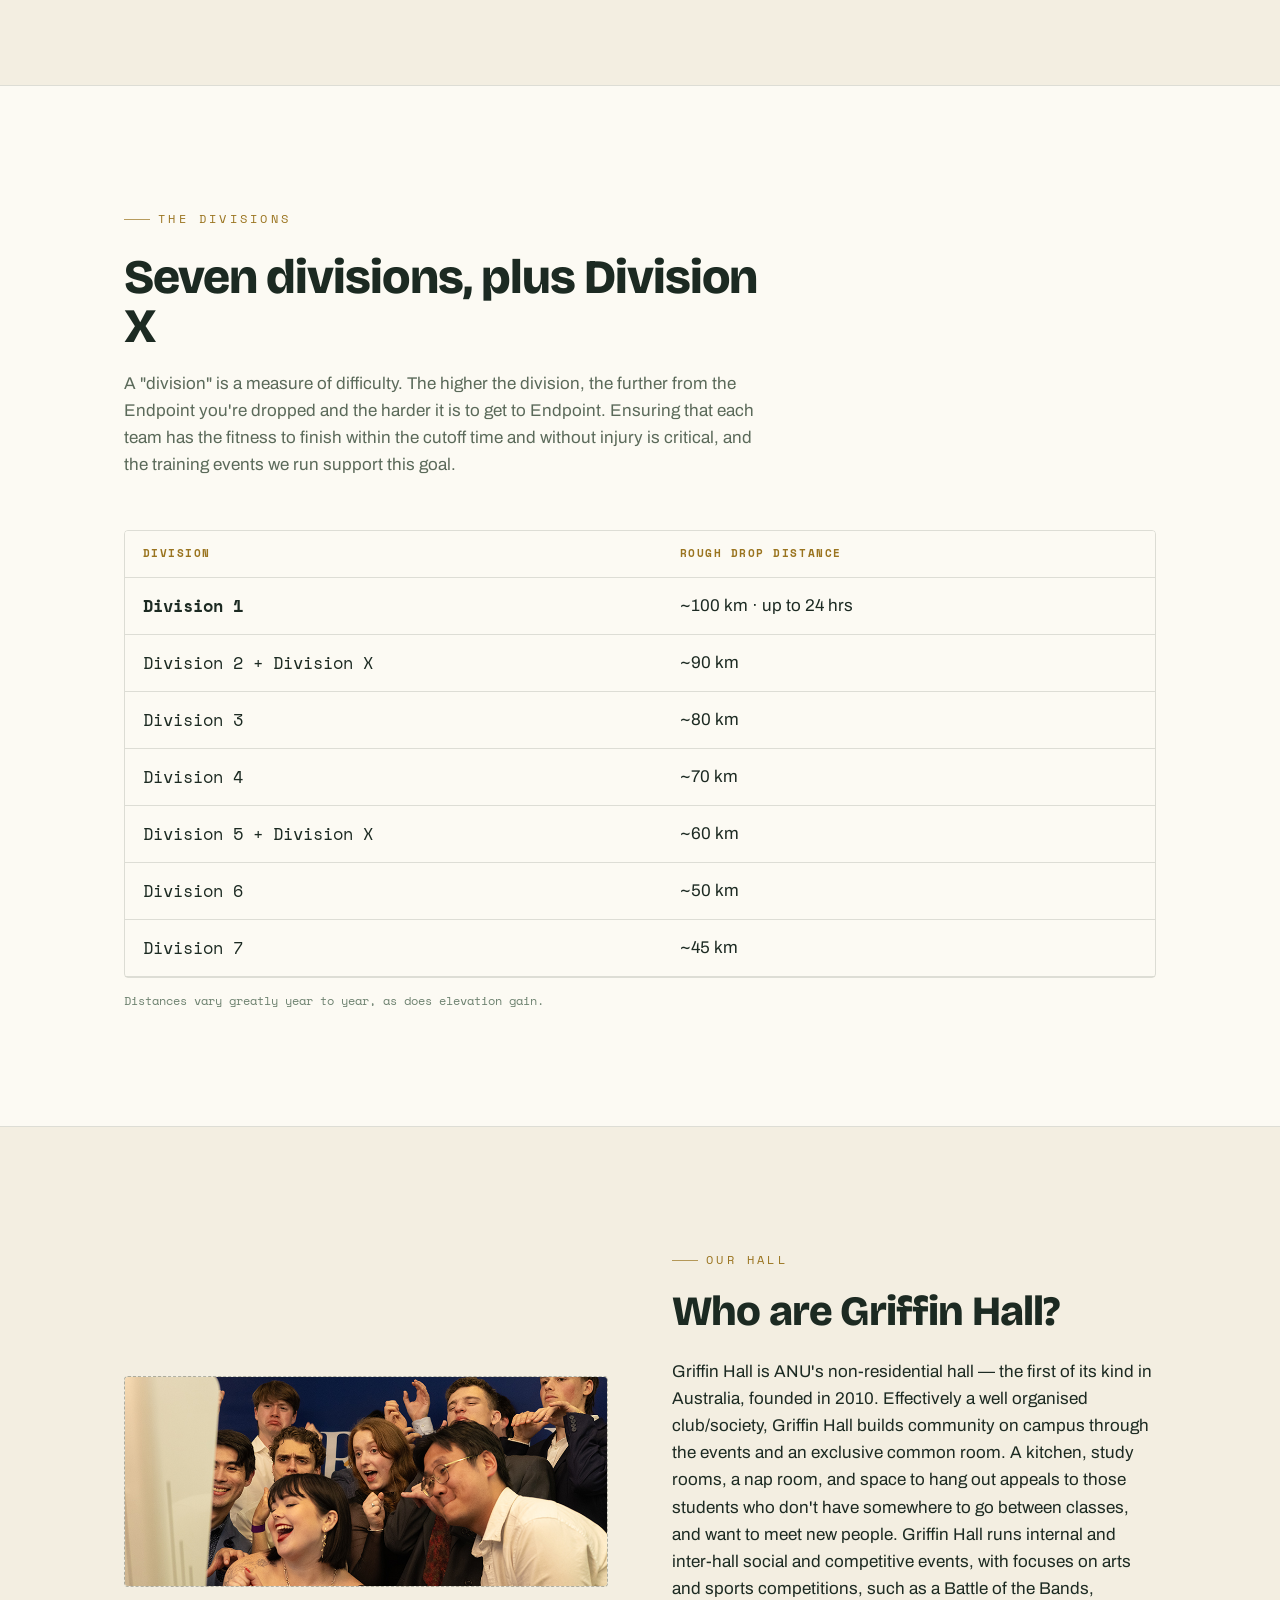
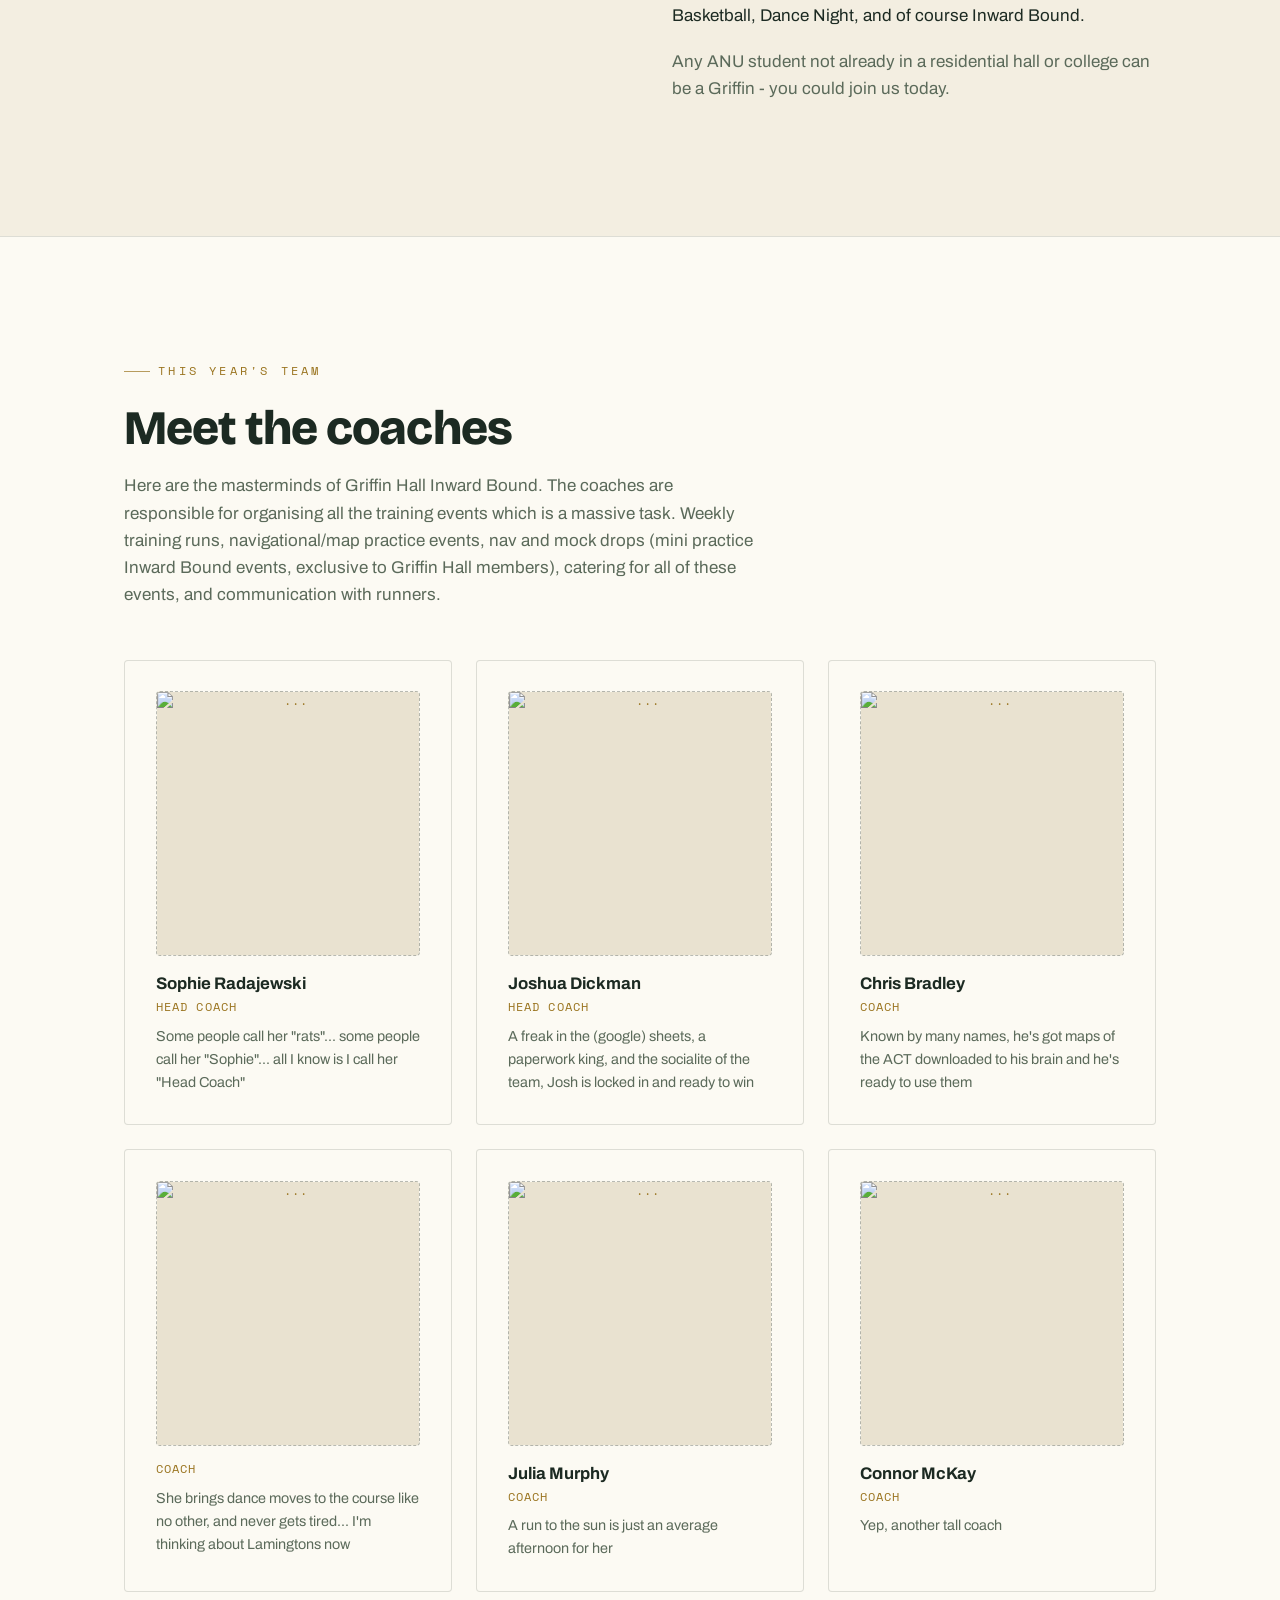
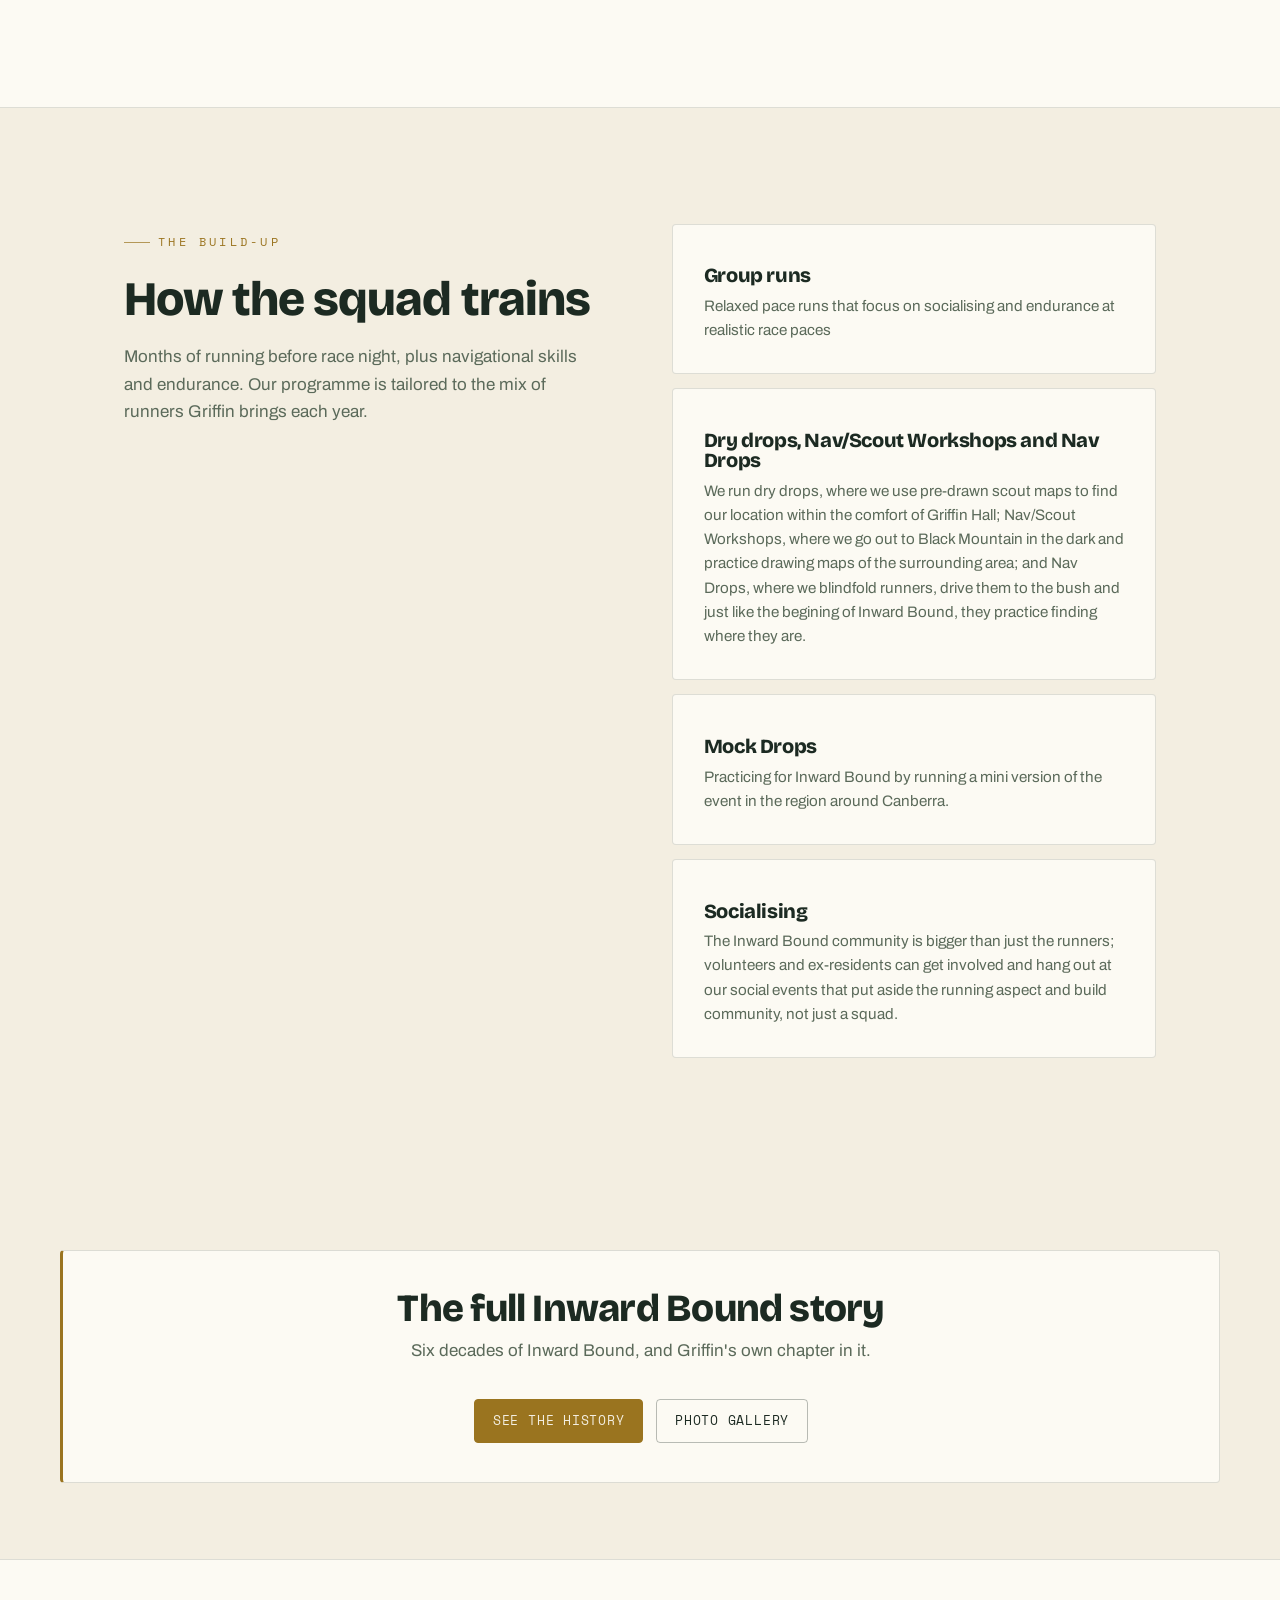
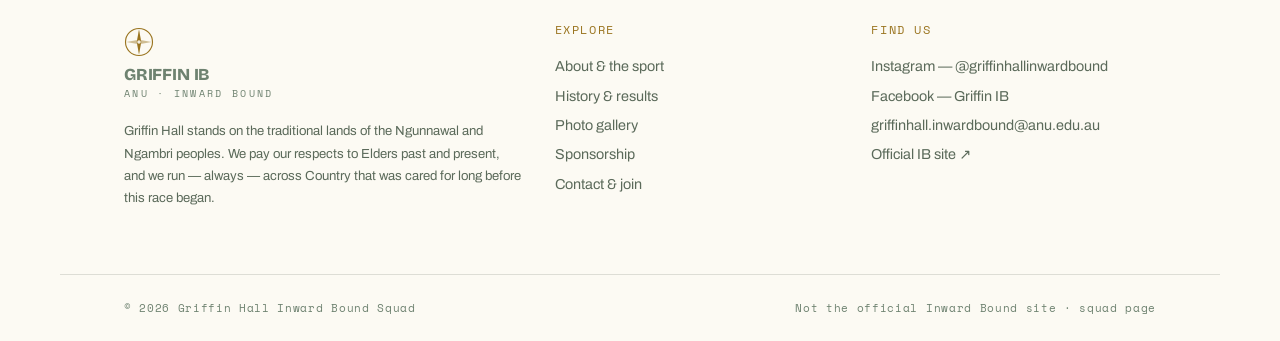
==== commit 314fbc22: "Update about.html" ====
--- a/about.html
+++ b/about.html
@@ -135,7 +135,7 @@
         <div class="photo-slot square"><span class="ps-label"><img src="P1060818.JPG" class="filled" alt="..."></span></div>
         <b>Joshua Dickman</b>
         <div class="role">Head Coach</div>
-        <p>[A freak in the (google) sheets, a paperwork king, and the socialite of the team, Josh is locked in and ready to win]</p>
+        <p>A freak in the (google) sheets, a paperwork king, and the socialite of the team, Josh is locked in and ready to win</p>
       </div>
       <div class="coach card">
         <div class="photo-slot square"><span class="ps-label"><img src="P1060805.JPG" class="filled" alt="..."></span></div>
@@ -175,7 +175,7 @@
     </div>
     <div class="grid" style="gap:14px">
       <div class="card"><h3>Group runs</h3><p>Relaxed pace runs that focus on socialising and endurance at realistic race paces</p></div>
-      <div class="card"><h3>Dry drops, Nav/Scout Workshops and Nav Drops</h3><p>We run dry drops, where we use pre-drawn scout maps to find our location within the comfort of Griffin Hall; Nav/Scout Workshops, where we go out to Black Mountain in the dark and practice drawing maps of the surrounding area; Nav Drops, where we blindfold runners, drive them to the bush and just like the begining of Inward Bound, they practice finding where they are.</p></div>
+      <div class="card"><h3>Dry drops, Nav/Scout Workshops and Nav Drops</h3><p>We run dry drops, where we use pre-drawn scout maps to find our location within the comfort of Griffin Hall; Nav/Scout Workshops, where we go out to Black Mountain in the dark and practice drawing maps of the surrounding area; and Nav Drops, where we blindfold runners, drive them to the bush and just like the begining of Inward Bound, they practice finding where they are.</p></div>
       <div class="card"><h3>Mock Drops</h3><p> Practicing for Inward Bound by running a mini version of the event in the region around Canberra.</p></div>
       <div class="card"><h3>Socialising</h3><p>The Inward Bound community is bigger than just the runners; volunteers and ex-residents can get involved and hang out at our social events that put aside the running aspect and build community, not just a squad.</p></div>
     </div>
@@ -217,7 +217,7 @@
   </div>
   <div class="wrap foot-bottom">
     <p>© <span id="yr">2026</span> Griffin Hall Inward Bound Squad</p>
-    <p>Not the official Inward Bound site · fan/squad page</p>
+    <p>Not the official Inward Bound site · squad page</p>
   </div>
 </footer>
 
